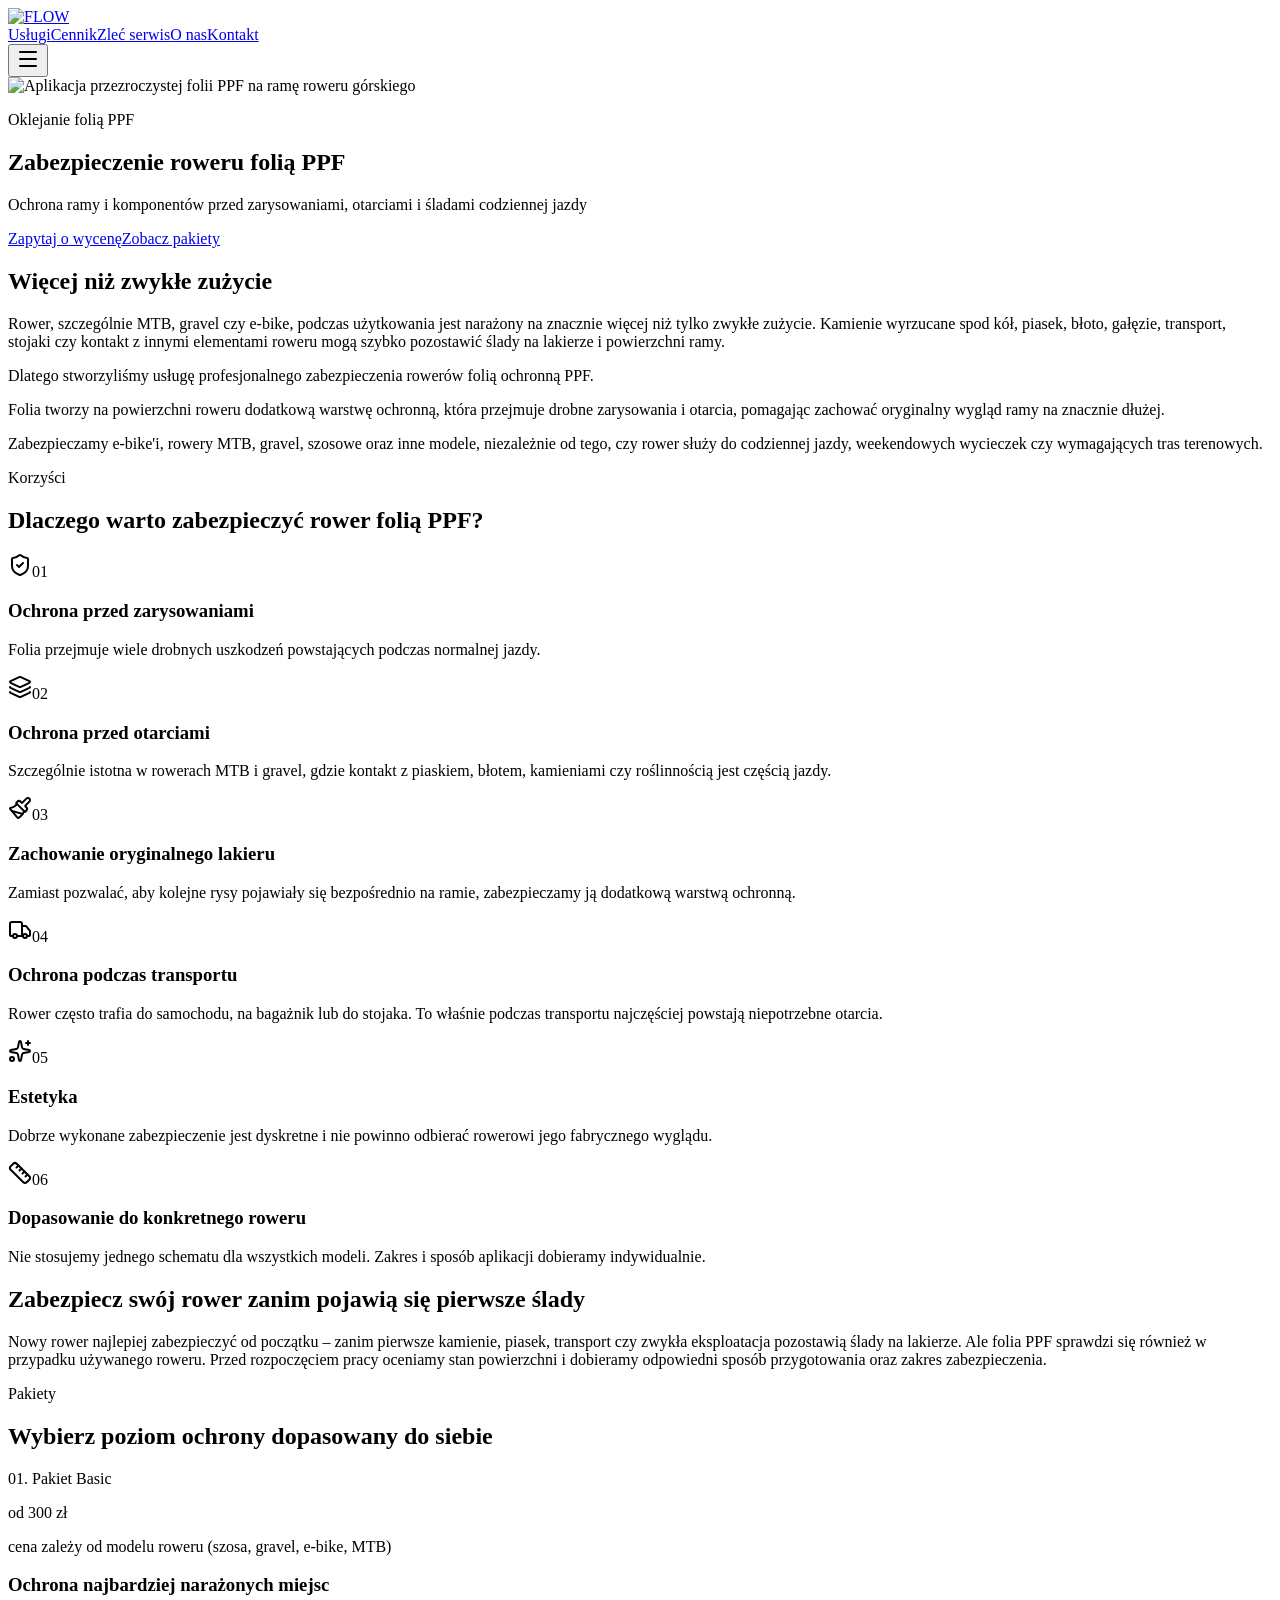
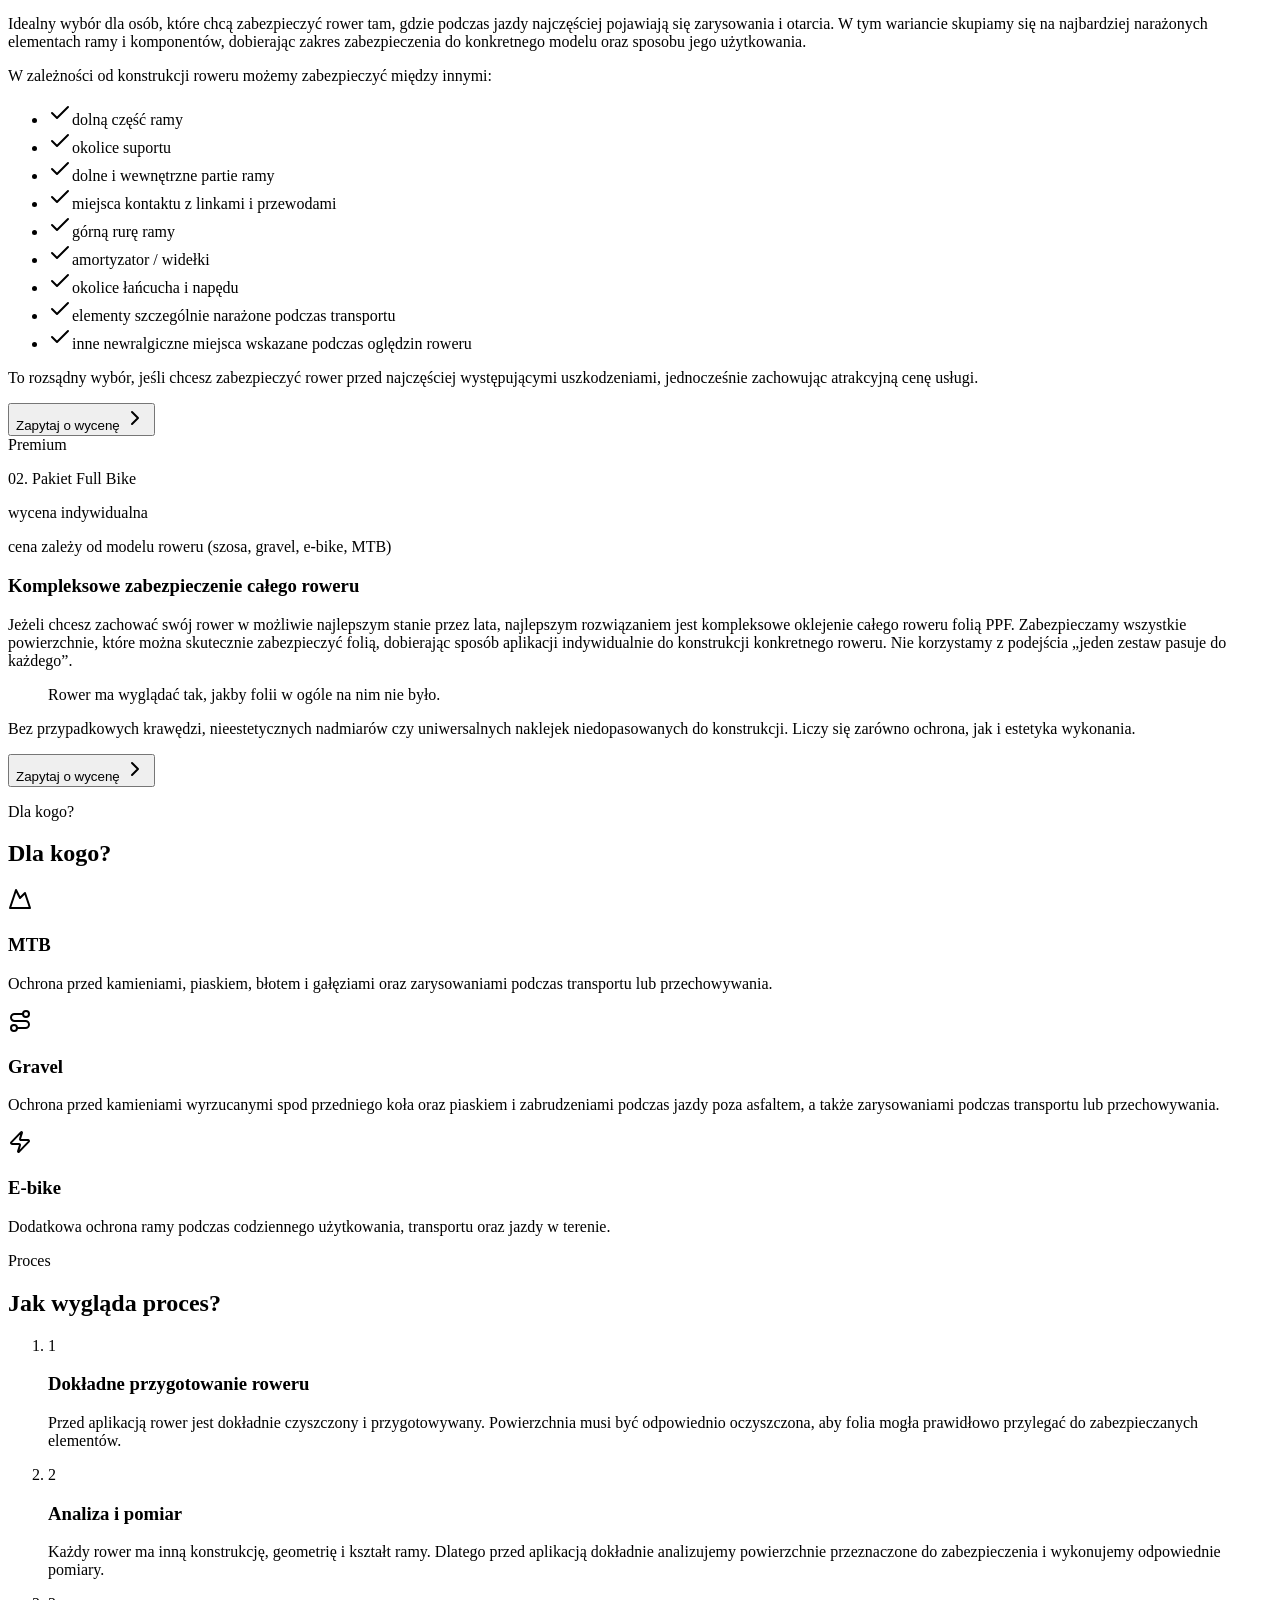
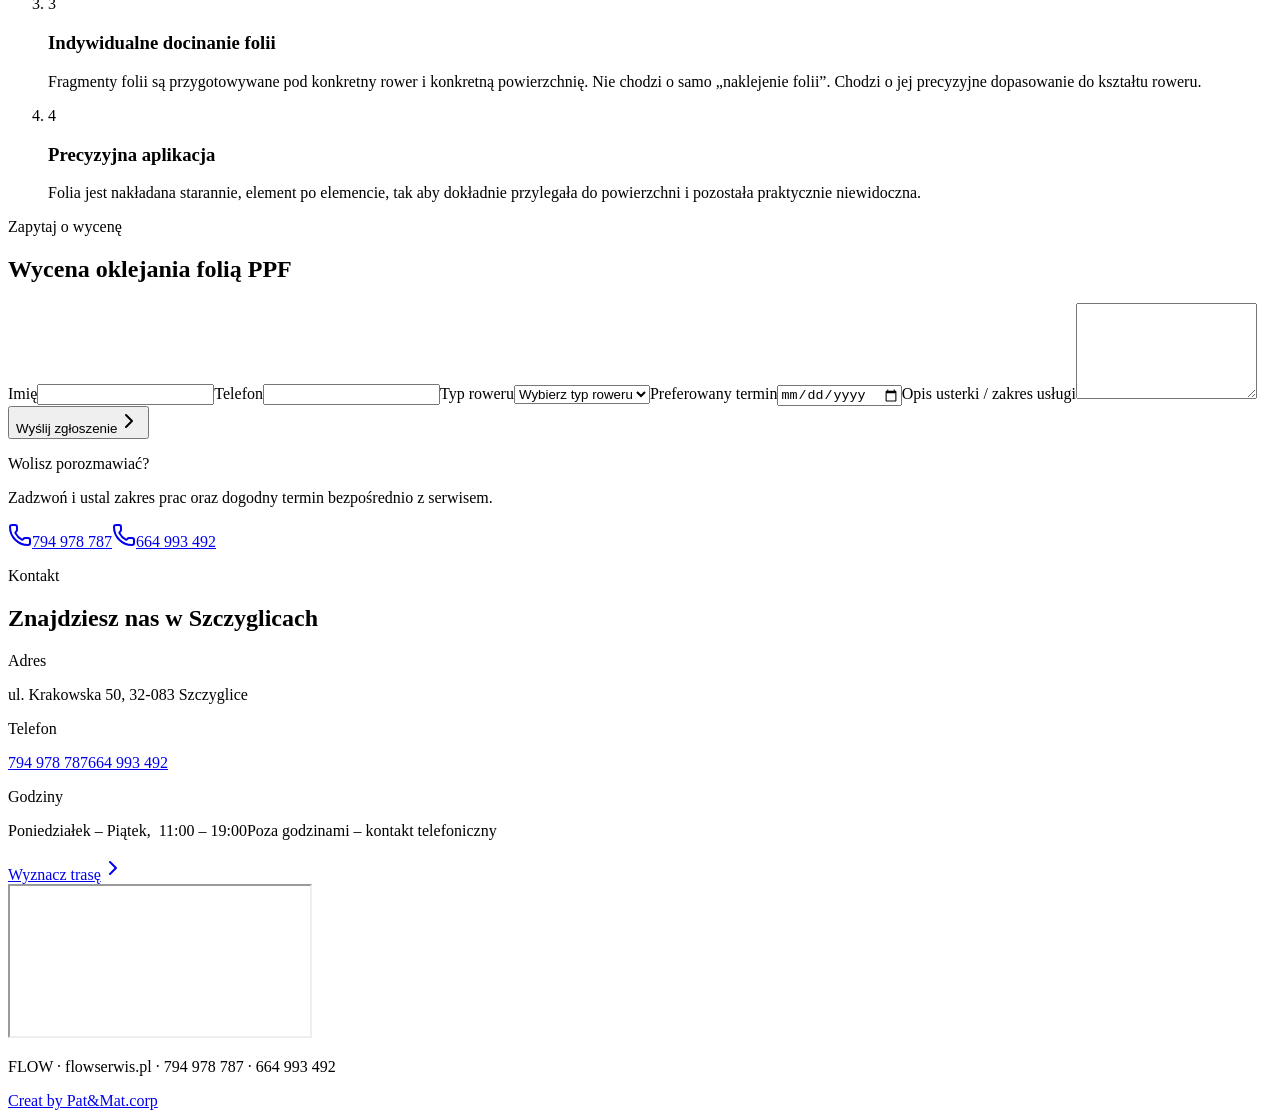
==== deploy/oklejanie-ppf.html @ c6b0a9ef "Changes Co-authored-by: andrzejadamus011-stack <320700593+andrzejadamus011-stack@users.noreply.githu" ====
<!DOCTYPE html>
<html lang="pl">
<head>
<meta charset="utf-8">
<meta name="viewport" content="width=device-width, initial-scale=1">
<meta name="viewport" content="width=device-width, initial-scale=1">
<title>Oklejanie roweru folią PPF – FLOW Szczyglice</title>
<meta name="description" content="Zabezpieczenie roweru folią PPF: ochrona ramy i komponentów przed zarysowaniami i otarciami. Pakiet Basic od 300 zł i Full Bike. MTB, gravel, e-bike.">
<meta property="og:title" content="Oklejanie roweru folią PPF – FLOW">
<meta property="og:description" content="Folia dopasowana do konkretnego roweru. Ochrona lakieru bez kompromisów w wyglądzie.">
<meta property="og:type" content="website">
<meta name="twitter:card" content="summary_large_image">
<link rel="canonical" href="https://TWOJA-DOMENA.pl/oklejanie-ppf.html">
<meta property="og:url" content="https://TWOJA-DOMENA.pl/oklejanie-ppf.html">
<meta property="og:image" content="https://TWOJA-DOMENA.pl/assets/images/hero-ppf.jpg">
<link rel="icon" type="image/png" href="/favicon.png">
<link rel="preconnect" href="https://fonts.googleapis.com">
<link rel="preconnect" href="https://fonts.gstatic.com" crossorigin>
<link rel="stylesheet" href="https://fonts.googleapis.com/css2?family=Barlow+Condensed:wght@600;700&family=DM+Sans:opsz,wght@9..40,400;9..40,500;9..40,600&display=swap">
<link rel="stylesheet" href="/styles.css">
</head>
<body>
<!--$--><div class="bike-pro theme-bike min-h-screen scroll-smooth bg-pro-bg text-pro-text"><header class="sticky top-0 z-30 border-b border-pro-line bg-pro-bg/95 backdrop-blur-xl"><div class="h-1 brand-bg"></div><nav class="mx-auto flex min-h-22 max-w-6xl items-center justify-between gap-5 px-6 py-2 md:min-h-30 md:py-3"><a aria-label="FLOW – strona główna" href="/" class="shrink-0"><img src="/assets/images/flow-logo.png" alt="FLOW" width="1389" height="784" class="h-16 w-auto drop-shadow-lg md:h-24"></a><div class="hidden items-center gap-7 text-[13px] font-semibold uppercase lg:flex"><a href="/rowery.html#uslugi" class="border-b border-transparent py-2 text-pro-muted transition hover:border-pro-accent hover:text-pro-text">Usługi</a><a href="/rowery.html#cennik" class="border-b border-transparent py-2 text-pro-muted transition hover:border-pro-accent hover:text-pro-text">Cennik</a><a href="/rowery.html#zlec-serwis" class="inline-flex items-center justify-center gap-2 whitespace-nowrap text-sm font-medium cursor-pointer transition-colors focus-visible:outline-none focus-visible:ring-1 focus-visible:ring-ring disabled:pointer-events-none disabled:opacity-50 disabled:cursor-not-allowed [&amp;_svg]:pointer-events-none [&amp;_svg]:size-4 [&amp;_svg]:shrink-0 bg-primary hover:bg-primary/90 h-9 py-2 brand-bg rounded-sm border border-pro-accent px-5 text-primary-foreground shadow-none hover:brightness-110">Zleć serwis</a><a href="/rowery.html#o-nas" class="border-b border-transparent py-2 text-pro-muted transition hover:border-pro-accent hover:text-pro-text">O nas</a><a href="/rowery.html#kontakt" class="border-b border-transparent py-2 text-pro-muted transition hover:border-pro-accent hover:text-pro-text">Kontakt</a></div><button class="inline-flex items-center justify-center gap-2 whitespace-nowrap text-sm font-medium cursor-pointer transition-colors focus-visible:outline-none focus-visible:ring-1 focus-visible:ring-ring disabled:pointer-events-none disabled:opacity-50 disabled:cursor-not-allowed [&amp;_svg]:pointer-events-none [&amp;_svg]:size-4 [&amp;_svg]:shrink-0 border shadow-sm hover:bg-accent hover:text-accent-foreground h-9 w-9 rounded-sm border-pro-line bg-pro-panel text-pro-text lg:hidden" type="button" aria-label="Otwórz menu" aria-expanded="false"><svg xmlns="http://www.w3.org/2000/svg" width="24" height="24" viewBox="0 0 24 24" fill="none" stroke="currentColor" stroke-width="2" stroke-linecap="round" stroke-linejoin="round" class="lucide lucide-menu" aria-hidden="true"><path d="M4 5h16"></path><path d="M4 12h16"></path><path d="M4 19h16"></path></svg></button></nav></header><section class="relative min-h-[620px] overflow-hidden border-b border-pro-line md:min-h-[720px]"><img src="/assets/images/hero-ppf.jpg" alt="Aplikacja przezroczystej folii PPF na ramę roweru górskiego" width="1600" height="1056" class="absolute inset-0 h-full w-full object-cover object-[60%_center] transition-transform duration-700 hover:scale-[1.025]"><div class="absolute inset-0 bg-gradient-to-r from-pro-bg via-pro-bg/85 to-pro-bg/10"></div><div class="absolute inset-0 bg-gradient-to-t from-pro-bg/70 via-transparent to-transparent"></div><div class="relative mx-auto flex min-h-[620px] max-w-6xl items-center px-6 py-16 md:min-h-[720px]"><div class="flow-in max-w-2xl"><p class="eyebrow brand-text flex items-center gap-3 before:h-px before:w-10 before:bg-bike">Oklejanie folią PPF</p><h1 class="mt-5 max-w-xl text-5xl leading-[0.95] sm:text-6xl md:text-7xl">Zabezpieczenie roweru folią PPF</h1><p class="mt-6 max-w-lg text-[15px] leading-relaxed text-pro-muted">Ochrona ramy i komponentów przed zarysowaniami, otarciami i śladami codziennej jazdy</p><div class="mt-8 flex flex-wrap gap-3"><a href="#zlec-serwis" class="inline-flex items-center justify-center gap-2 whitespace-nowrap text-sm font-medium cursor-pointer transition-colors focus-visible:outline-none focus-visible:ring-1 focus-visible:ring-ring disabled:pointer-events-none disabled:opacity-50 disabled:cursor-not-allowed [&amp;_svg]:pointer-events-none [&amp;_svg]:size-4 [&amp;_svg]:shrink-0 bg-primary hover:bg-primary/90 brand-bg h-auto rounded-sm border border-pro-accent px-6 py-3 text-primary-foreground shadow-none hover:brightness-110">Zapytaj o wycenę</a><a href="#pakiety" class="inline-flex items-center justify-center gap-2 whitespace-nowrap text-sm font-medium cursor-pointer transition-colors focus-visible:outline-none focus-visible:ring-1 focus-visible:ring-ring disabled:pointer-events-none disabled:opacity-50 disabled:cursor-not-allowed [&amp;_svg]:pointer-events-none [&amp;_svg]:size-4 [&amp;_svg]:shrink-0 border h-auto rounded-sm border-pro-line bg-pro-bg/60 px-6 py-3 text-pro-text shadow-none hover:border-pro-accent hover:bg-pro-panel hover:text-pro-text">Zobacz pakiety</a></div></div></div></section><section class="border-b border-pro-line bg-pro-panel"><div class="mx-auto grid max-w-6xl gap-8 px-6 py-14 md:grid-cols-[0.8fr_1.2fr] md:py-18"><h2 class="text-3xl sm:text-4xl">Więcej niż zwykłe zużycie</h2><div class="space-y-4 text-[15px] leading-relaxed text-pro-muted"><p>Rower, szczególnie MTB, gravel czy e-bike, podczas użytkowania jest narażony na znacznie więcej niż tylko zwykłe zużycie. Kamienie wyrzucane spod kół, piasek, błoto, gałęzie, transport, stojaki czy kontakt z innymi elementami roweru mogą szybko pozostawić ślady na lakierze i powierzchni ramy.</p><p class="text-pro-text">Dlatego stworzyliśmy usługę profesjonalnego zabezpieczenia rowerów folią ochronną PPF.</p><p>Folia tworzy na powierzchni roweru dodatkową warstwę ochronną, która przejmuje drobne zarysowania i otarcia, pomagając zachować oryginalny wygląd ramy na znacznie dłużej.</p><p>Zabezpieczamy e-bike'i, rowery MTB, gravel, szosowe oraz inne modele, niezależnie od tego, czy rower służy do codziennej jazdy, weekendowych wycieczek czy wymagających tras terenowych.</p></div></div></section><section class="pro-grid mx-auto max-w-6xl px-6 py-14 md:py-18"><p class="eyebrow brand-text">Korzyści</p><h2 class="mt-3 text-3xl sm:text-4xl">Dlaczego warto zabezpieczyć rower folią PPF?</h2><div class="mt-10 grid gap-5 md:grid-cols-2 lg:grid-cols-3"><div class="pro-card-glow group flex flex-col border border-pro-line bg-pro-panel p-6"><div class="flex items-center justify-between"><span class="flex size-11 items-center justify-center rounded-sm border border-pro-line bg-pro-raised text-pro-accent transition group-hover:border-pro-accent group-hover:bg-pro-accent group-hover:text-primary-foreground"><svg xmlns="http://www.w3.org/2000/svg" width="24" height="24" viewBox="0 0 24 24" fill="none" stroke="currentColor" stroke-width="2" stroke-linecap="round" stroke-linejoin="round" class="lucide lucide-shield-check size-5" aria-hidden="true"><path d="M20 13c0 5-3.5 7.5-7.66 8.95a1 1 0 0 1-.67-.01C7.5 20.5 4 18 4 13V6a1 1 0 0 1 1-1c2 0 4.5-1.2 6.24-2.72a1.17 1.17 0 0 1 1.52 0C14.51 3.81 17 5 19 5a1 1 0 0 1 1 1z"></path><path d="m9 12 2 2 4-4"></path></svg></span><span class="display text-xl text-pro-accent">01</span></div><h3 class="mt-6 text-lg">Ochrona przed zarysowaniami</h3><p class="mt-3 text-[14px] leading-relaxed text-pro-muted">Folia przejmuje wiele drobnych uszkodzeń powstających podczas normalnej jazdy.</p></div><div class="pro-card-glow group flex flex-col border border-pro-line bg-pro-panel p-6"><div class="flex items-center justify-between"><span class="flex size-11 items-center justify-center rounded-sm border border-pro-line bg-pro-raised text-pro-accent transition group-hover:border-pro-accent group-hover:bg-pro-accent group-hover:text-primary-foreground"><svg xmlns="http://www.w3.org/2000/svg" width="24" height="24" viewBox="0 0 24 24" fill="none" stroke="currentColor" stroke-width="2" stroke-linecap="round" stroke-linejoin="round" class="lucide lucide-layers size-5" aria-hidden="true"><path d="M12.83 2.18a2 2 0 0 0-1.66 0L2.6 6.08a1 1 0 0 0 0 1.83l8.58 3.91a2 2 0 0 0 1.66 0l8.58-3.9a1 1 0 0 0 0-1.83z"></path><path d="M2 12a1 1 0 0 0 .58.91l8.6 3.91a2 2 0 0 0 1.65 0l8.58-3.9A1 1 0 0 0 22 12"></path><path d="M2 17a1 1 0 0 0 .58.91l8.6 3.91a2 2 0 0 0 1.65 0l8.58-3.9A1 1 0 0 0 22 17"></path></svg></span><span class="display text-xl text-pro-accent">02</span></div><h3 class="mt-6 text-lg">Ochrona przed otarciami</h3><p class="mt-3 text-[14px] leading-relaxed text-pro-muted">Szczególnie istotna w rowerach MTB i gravel, gdzie kontakt z piaskiem, błotem, kamieniami czy roślinnością jest częścią jazdy.</p></div><div class="pro-card-glow group flex flex-col border border-pro-line bg-pro-panel p-6"><div class="flex items-center justify-between"><span class="flex size-11 items-center justify-center rounded-sm border border-pro-line bg-pro-raised text-pro-accent transition group-hover:border-pro-accent group-hover:bg-pro-accent group-hover:text-primary-foreground"><svg xmlns="http://www.w3.org/2000/svg" width="24" height="24" viewBox="0 0 24 24" fill="none" stroke="currentColor" stroke-width="2" stroke-linecap="round" stroke-linejoin="round" class="lucide lucide-paintbrush size-5" aria-hidden="true"><path d="m14.622 17.897-10.68-2.913"></path><path d="M18.376 2.622a1 1 0 1 1 3.002 3.002L17.36 9.643a.5.5 0 0 0 0 .707l.944.944a2.41 2.41 0 0 1 0 3.408l-.944.944a.5.5 0 0 1-.707 0L8.354 7.348a.5.5 0 0 1 0-.707l.944-.944a2.41 2.41 0 0 1 3.408 0l.944.944a.5.5 0 0 0 .707 0z"></path><path d="M9 8c-1.804 2.71-3.97 3.46-6.583 3.948a.507.507 0 0 0-.302.819l7.32 8.883a1 1 0 0 0 1.185.204C12.735 20.405 16 16.792 16 15"></path></svg></span><span class="display text-xl text-pro-accent">03</span></div><h3 class="mt-6 text-lg">Zachowanie oryginalnego lakieru</h3><p class="mt-3 text-[14px] leading-relaxed text-pro-muted">Zamiast pozwalać, aby kolejne rysy pojawiały się bezpośrednio na ramie, zabezpieczamy ją dodatkową warstwą ochronną.</p></div><div class="pro-card-glow group flex flex-col border border-pro-line bg-pro-panel p-6"><div class="flex items-center justify-between"><span class="flex size-11 items-center justify-center rounded-sm border border-pro-line bg-pro-raised text-pro-accent transition group-hover:border-pro-accent group-hover:bg-pro-accent group-hover:text-primary-foreground"><svg xmlns="http://www.w3.org/2000/svg" width="24" height="24" viewBox="0 0 24 24" fill="none" stroke="currentColor" stroke-width="2" stroke-linecap="round" stroke-linejoin="round" class="lucide lucide-truck size-5" aria-hidden="true"><path d="M14 18V6a2 2 0 0 0-2-2H4a2 2 0 0 0-2 2v11a1 1 0 0 0 1 1h2"></path><path d="M15 18H9"></path><path d="M19 18h2a1 1 0 0 0 1-1v-3.65a1 1 0 0 0-.22-.624l-3.48-4.35A1 1 0 0 0 17.52 8H14"></path><circle cx="17" cy="18" r="2"></circle><circle cx="7" cy="18" r="2"></circle></svg></span><span class="display text-xl text-pro-accent">04</span></div><h3 class="mt-6 text-lg">Ochrona podczas transportu</h3><p class="mt-3 text-[14px] leading-relaxed text-pro-muted">Rower często trafia do samochodu, na bagażnik lub do stojaka. To właśnie podczas transportu najczęściej powstają niepotrzebne otarcia.</p></div><div class="pro-card-glow group flex flex-col border border-pro-line bg-pro-panel p-6"><div class="flex items-center justify-between"><span class="flex size-11 items-center justify-center rounded-sm border border-pro-line bg-pro-raised text-pro-accent transition group-hover:border-pro-accent group-hover:bg-pro-accent group-hover:text-primary-foreground"><svg xmlns="http://www.w3.org/2000/svg" width="24" height="24" viewBox="0 0 24 24" fill="none" stroke="currentColor" stroke-width="2" stroke-linecap="round" stroke-linejoin="round" class="lucide lucide-sparkles size-5" aria-hidden="true"><path d="M11.017 2.814a1 1 0 0 1 1.966 0l1.051 5.558a2 2 0 0 0 1.594 1.594l5.558 1.051a1 1 0 0 1 0 1.966l-5.558 1.051a2 2 0 0 0-1.594 1.594l-1.051 5.558a1 1 0 0 1-1.966 0l-1.051-5.558a2 2 0 0 0-1.594-1.594l-5.558-1.051a1 1 0 0 1 0-1.966l5.558-1.051a2 2 0 0 0 1.594-1.594z"></path><path d="M20 2v4"></path><path d="M22 4h-4"></path><circle cx="4" cy="20" r="2"></circle></svg></span><span class="display text-xl text-pro-accent">05</span></div><h3 class="mt-6 text-lg">Estetyka</h3><p class="mt-3 text-[14px] leading-relaxed text-pro-muted">Dobrze wykonane zabezpieczenie jest dyskretne i nie powinno odbierać rowerowi jego fabrycznego wyglądu.</p></div><div class="pro-card-glow group flex flex-col border border-pro-line bg-pro-panel p-6"><div class="flex items-center justify-between"><span class="flex size-11 items-center justify-center rounded-sm border border-pro-line bg-pro-raised text-pro-accent transition group-hover:border-pro-accent group-hover:bg-pro-accent group-hover:text-primary-foreground"><svg xmlns="http://www.w3.org/2000/svg" width="24" height="24" viewBox="0 0 24 24" fill="none" stroke="currentColor" stroke-width="2" stroke-linecap="round" stroke-linejoin="round" class="lucide lucide-ruler size-5" aria-hidden="true"><path d="M21.3 15.3a2.4 2.4 0 0 1 0 3.4l-2.6 2.6a2.4 2.4 0 0 1-3.4 0L2.7 8.7a2.41 2.41 0 0 1 0-3.4l2.6-2.6a2.41 2.41 0 0 1 3.4 0Z"></path><path d="m14.5 12.5 2-2"></path><path d="m11.5 9.5 2-2"></path><path d="m8.5 6.5 2-2"></path><path d="m17.5 15.5 2-2"></path></svg></span><span class="display text-xl text-pro-accent">06</span></div><h3 class="mt-6 text-lg">Dopasowanie do konkretnego roweru</h3><p class="mt-3 text-[14px] leading-relaxed text-pro-muted">Nie stosujemy jednego schematu dla wszystkich modeli. Zakres i sposób aplikacji dobieramy indywidualnie.</p></div></div></section><section class="brand-bg text-primary-foreground"><div class="mx-auto max-w-6xl px-6 py-14 md:py-18"><h2 class="max-w-3xl text-3xl sm:text-5xl">Zabezpiecz swój rower zanim pojawią się pierwsze ślady</h2><p class="mt-5 max-w-3xl text-[15px] leading-relaxed opacity-90">Nowy rower najlepiej zabezpieczyć od początku – zanim pierwsze kamienie, piasek, transport czy zwykła eksploatacja pozostawią ślady na lakierze. Ale folia PPF sprawdzi się również w przypadku używanego roweru. Przed rozpoczęciem pracy oceniamy stan powierzchni i dobieramy odpowiedni sposób przygotowania oraz zakres zabezpieczenia.</p></div></section><section id="pakiety" class="mx-auto max-w-6xl scroll-mt-32 px-6 py-14 md:py-18"><p class="eyebrow brand-text">Pakiety</p><h2 class="mt-3 text-3xl sm:text-4xl">Wybierz poziom ochrony dopasowany do siebie</h2><div class="mt-10 grid gap-6 lg:grid-cols-2"><article class="pro-card-glow flex flex-col border border-pro-line bg-pro-panel p-7 md:p-9"><p class="display text-lg text-pro-accent">01. Pakiet Basic</p><p class="display mt-3 text-4xl text-pro-text">od 300 zł</p><p class="mt-1 text-[12px] text-pro-muted">cena zależy od modelu roweru (szosa, gravel, e-bike, MTB)</p><h3 class="mt-6 text-xl">Ochrona najbardziej narażonych miejsc</h3><p class="mt-3 text-[14px] leading-relaxed text-pro-muted">Idealny wybór dla osób, które chcą zabezpieczyć rower tam, gdzie podczas jazdy najczęściej pojawiają się zarysowania i otarcia. W tym wariancie skupiamy się na najbardziej narażonych elementach ramy i komponentów, dobierając zakres zabezpieczenia do konkretnego modelu oraz sposobu jego użytkowania.</p><p class="mt-5 text-[14px] font-medium">W zależności od konstrukcji roweru możemy zabezpieczyć między innymi:</p><ul class="mt-3 space-y-2 text-[14px]"><li class="flex gap-2"><svg xmlns="http://www.w3.org/2000/svg" width="24" height="24" viewBox="0 0 24 24" fill="none" stroke="currentColor" stroke-width="2" stroke-linecap="round" stroke-linejoin="round" class="lucide lucide-check mt-0.5 size-4 shrink-0 text-pro-accent" aria-hidden="true"><path d="M20 6 9 17l-5-5"></path></svg>dolną część ramy</li><li class="flex gap-2"><svg xmlns="http://www.w3.org/2000/svg" width="24" height="24" viewBox="0 0 24 24" fill="none" stroke="currentColor" stroke-width="2" stroke-linecap="round" stroke-linejoin="round" class="lucide lucide-check mt-0.5 size-4 shrink-0 text-pro-accent" aria-hidden="true"><path d="M20 6 9 17l-5-5"></path></svg>okolice suportu</li><li class="flex gap-2"><svg xmlns="http://www.w3.org/2000/svg" width="24" height="24" viewBox="0 0 24 24" fill="none" stroke="currentColor" stroke-width="2" stroke-linecap="round" stroke-linejoin="round" class="lucide lucide-check mt-0.5 size-4 shrink-0 text-pro-accent" aria-hidden="true"><path d="M20 6 9 17l-5-5"></path></svg>dolne i wewnętrzne partie ramy</li><li class="flex gap-2"><svg xmlns="http://www.w3.org/2000/svg" width="24" height="24" viewBox="0 0 24 24" fill="none" stroke="currentColor" stroke-width="2" stroke-linecap="round" stroke-linejoin="round" class="lucide lucide-check mt-0.5 size-4 shrink-0 text-pro-accent" aria-hidden="true"><path d="M20 6 9 17l-5-5"></path></svg>miejsca kontaktu z linkami i przewodami</li><li class="flex gap-2"><svg xmlns="http://www.w3.org/2000/svg" width="24" height="24" viewBox="0 0 24 24" fill="none" stroke="currentColor" stroke-width="2" stroke-linecap="round" stroke-linejoin="round" class="lucide lucide-check mt-0.5 size-4 shrink-0 text-pro-accent" aria-hidden="true"><path d="M20 6 9 17l-5-5"></path></svg>górną rurę ramy</li><li class="flex gap-2"><svg xmlns="http://www.w3.org/2000/svg" width="24" height="24" viewBox="0 0 24 24" fill="none" stroke="currentColor" stroke-width="2" stroke-linecap="round" stroke-linejoin="round" class="lucide lucide-check mt-0.5 size-4 shrink-0 text-pro-accent" aria-hidden="true"><path d="M20 6 9 17l-5-5"></path></svg>amortyzator / widełki</li><li class="flex gap-2"><svg xmlns="http://www.w3.org/2000/svg" width="24" height="24" viewBox="0 0 24 24" fill="none" stroke="currentColor" stroke-width="2" stroke-linecap="round" stroke-linejoin="round" class="lucide lucide-check mt-0.5 size-4 shrink-0 text-pro-accent" aria-hidden="true"><path d="M20 6 9 17l-5-5"></path></svg>okolice łańcucha i napędu</li><li class="flex gap-2"><svg xmlns="http://www.w3.org/2000/svg" width="24" height="24" viewBox="0 0 24 24" fill="none" stroke="currentColor" stroke-width="2" stroke-linecap="round" stroke-linejoin="round" class="lucide lucide-check mt-0.5 size-4 shrink-0 text-pro-accent" aria-hidden="true"><path d="M20 6 9 17l-5-5"></path></svg>elementy szczególnie narażone podczas transportu</li><li class="flex gap-2"><svg xmlns="http://www.w3.org/2000/svg" width="24" height="24" viewBox="0 0 24 24" fill="none" stroke="currentColor" stroke-width="2" stroke-linecap="round" stroke-linejoin="round" class="lucide lucide-check mt-0.5 size-4 shrink-0 text-pro-accent" aria-hidden="true"><path d="M20 6 9 17l-5-5"></path></svg>inne newralgiczne miejsca wskazane podczas oględzin roweru</li></ul><p class="mt-5 flex-1 text-[14px] leading-relaxed text-pro-muted">To rozsądny wybór, jeśli chcesz zabezpieczyć rower przed najczęściej występującymi uszkodzeniami, jednocześnie zachowując atrakcyjną cenę usługi.</p><button class="inline-flex items-center justify-center gap-2 whitespace-nowrap text-sm font-medium cursor-pointer transition-colors focus-visible:outline-none focus-visible:ring-1 focus-visible:ring-ring disabled:pointer-events-none disabled:opacity-50 disabled:cursor-not-allowed [&amp;_svg]:pointer-events-none [&amp;_svg]:size-4 [&amp;_svg]:shrink-0 bg-primary hover:bg-primary/90 brand-bg h-auto rounded-sm border border-pro-accent px-6 py-3 text-primary-foreground shadow-none hover:brightness-110 mt-7 w-full sm:w-fit" type="button">Zapytaj o wycenę <svg xmlns="http://www.w3.org/2000/svg" width="24" height="24" viewBox="0 0 24 24" fill="none" stroke="currentColor" stroke-width="2" stroke-linecap="round" stroke-linejoin="round" class="lucide lucide-chevron-right" aria-hidden="true"><path d="m9 18 6-6-6-6"></path></svg></button></article><article class="pro-card-glow relative flex flex-col border-2 border-pro-accent bg-pro-raised p-7 shadow-[0_24px_60px_-30px_var(--pro-accent)] md:p-9"><span class="brand-bg absolute -top-3 right-6 rounded-sm px-3 py-1 text-[11px] font-semibold uppercase tracking-wider text-primary-foreground">Premium</span><p class="display text-lg text-pro-accent">02. Pakiet Full Bike</p><p class="display mt-3 text-4xl text-pro-text">wycena indywidualna</p><p class="mt-1 text-[12px] text-pro-muted">cena zależy od modelu roweru (szosa, gravel, e-bike, MTB)</p><h3 class="mt-6 text-xl">Kompleksowe zabezpieczenie całego roweru</h3><p class="mt-3 text-[14px] leading-relaxed text-pro-muted">Jeżeli chcesz zachować swój rower w możliwie najlepszym stanie przez lata, najlepszym rozwiązaniem jest kompleksowe oklejenie całego roweru folią PPF. Zabezpieczamy wszystkie powierzchnie, które można skutecznie zabezpieczyć folią, dobierając sposób aplikacji indywidualnie do konstrukcji konkretnego roweru. Nie korzystamy z podejścia „jeden zestaw pasuje do każdego”.</p><blockquote class="display mt-7 border-l-4 border-pro-accent pl-5 text-2xl leading-tight text-pro-text sm:text-3xl">Rower ma wyglądać tak, jakby folii w ogóle na nim nie było.</blockquote><p class="mt-5 flex-1 text-[14px] leading-relaxed text-pro-muted">Bez przypadkowych krawędzi, nieestetycznych nadmiarów czy uniwersalnych naklejek niedopasowanych do konstrukcji. Liczy się zarówno ochrona, jak i estetyka wykonania.</p><button class="inline-flex items-center justify-center gap-2 whitespace-nowrap text-sm font-medium cursor-pointer transition-colors focus-visible:outline-none focus-visible:ring-1 focus-visible:ring-ring disabled:pointer-events-none disabled:opacity-50 disabled:cursor-not-allowed [&amp;_svg]:pointer-events-none [&amp;_svg]:size-4 [&amp;_svg]:shrink-0 bg-primary hover:bg-primary/90 brand-bg h-auto rounded-sm border border-pro-accent px-6 py-3 text-primary-foreground shadow-none hover:brightness-110 mt-7 w-full sm:w-fit" type="button">Zapytaj o wycenę <svg xmlns="http://www.w3.org/2000/svg" width="24" height="24" viewBox="0 0 24 24" fill="none" stroke="currentColor" stroke-width="2" stroke-linecap="round" stroke-linejoin="round" class="lucide lucide-chevron-right" aria-hidden="true"><path d="m9 18 6-6-6-6"></path></svg></button></article></div></section><section class="border-y border-pro-line bg-pro-panel"><div class="mx-auto max-w-6xl px-6 py-14 md:py-18"><p class="eyebrow brand-text">Dla kogo?</p><h2 class="mt-3 text-3xl sm:text-4xl">Dla kogo?</h2><div class="mt-10 grid gap-5 md:grid-cols-3"><div class="pro-card-glow group border border-pro-line bg-pro-bg p-6"><span class="flex size-11 items-center justify-center rounded-sm border border-pro-line bg-pro-raised text-pro-accent transition group-hover:border-pro-accent group-hover:bg-pro-accent group-hover:text-primary-foreground"><svg xmlns="http://www.w3.org/2000/svg" width="24" height="24" viewBox="0 0 24 24" fill="none" stroke="currentColor" stroke-width="2" stroke-linecap="round" stroke-linejoin="round" class="lucide lucide-mountain size-5" aria-hidden="true"><path d="m8 3 4 8 5-5 5 15H2L8 3z"></path></svg></span><h3 class="mt-6 text-xl">MTB</h3><p class="mt-3 text-[14px] leading-relaxed text-pro-muted">Ochrona przed kamieniami, piaskiem, błotem i gałęziami oraz zarysowaniami podczas transportu lub przechowywania.</p></div><div class="pro-card-glow group border border-pro-line bg-pro-bg p-6"><span class="flex size-11 items-center justify-center rounded-sm border border-pro-line bg-pro-raised text-pro-accent transition group-hover:border-pro-accent group-hover:bg-pro-accent group-hover:text-primary-foreground"><svg xmlns="http://www.w3.org/2000/svg" width="24" height="24" viewBox="0 0 24 24" fill="none" stroke="currentColor" stroke-width="2" stroke-linecap="round" stroke-linejoin="round" class="lucide lucide-route size-5" aria-hidden="true"><circle cx="6" cy="19" r="3"></circle><path d="M9 19h8.5a3.5 3.5 0 0 0 0-7h-11a3.5 3.5 0 0 1 0-7H15"></path><circle cx="18" cy="5" r="3"></circle></svg></span><h3 class="mt-6 text-xl">Gravel</h3><p class="mt-3 text-[14px] leading-relaxed text-pro-muted">Ochrona przed kamieniami wyrzucanymi spod przedniego koła oraz piaskiem i zabrudzeniami podczas jazdy poza asfaltem, a także zarysowaniami podczas transportu lub przechowywania.</p></div><div class="pro-card-glow group border border-pro-line bg-pro-bg p-6"><span class="flex size-11 items-center justify-center rounded-sm border border-pro-line bg-pro-raised text-pro-accent transition group-hover:border-pro-accent group-hover:bg-pro-accent group-hover:text-primary-foreground"><svg xmlns="http://www.w3.org/2000/svg" width="24" height="24" viewBox="0 0 24 24" fill="none" stroke="currentColor" stroke-width="2" stroke-linecap="round" stroke-linejoin="round" class="lucide lucide-zap size-5" aria-hidden="true"><path d="M4 14a1 1 0 0 1-.78-1.63l9.9-10.2a.5.5 0 0 1 .86.46l-1.92 6.02A1 1 0 0 0 13 10h7a1 1 0 0 1 .78 1.63l-9.9 10.2a.5.5 0 0 1-.86-.46l1.92-6.02A1 1 0 0 0 11 14z"></path></svg></span><h3 class="mt-6 text-xl">E-bike</h3><p class="mt-3 text-[14px] leading-relaxed text-pro-muted">Dodatkowa ochrona ramy podczas codziennego użytkowania, transportu oraz jazdy w terenie.</p></div></div></div></section><section class="pro-grid mx-auto max-w-6xl px-6 py-14 md:py-18"><p class="eyebrow brand-text">Proces</p><h2 class="mt-3 text-3xl sm:text-4xl">Jak wygląda proces?</h2><ol class="relative mt-10 grid gap-8 lg:grid-cols-4 lg:gap-6"><div class="absolute bottom-0 left-5 top-0 w-px bg-pro-line lg:bottom-auto lg:left-0 lg:right-0 lg:top-5 lg:h-px lg:w-auto" aria-hidden="true"></div><li class="relative pl-16 lg:pl-0 lg:pt-16"><span class="brand-bg display absolute left-0 top-0 flex size-10 items-center justify-center rounded-sm text-lg text-primary-foreground">1</span><h3 class="text-lg">Dokładne przygotowanie roweru</h3><p class="mt-3 text-[14px] leading-relaxed text-pro-muted">Przed aplikacją rower jest dokładnie czyszczony i przygotowywany. Powierzchnia musi być odpowiednio oczyszczona, aby folia mogła prawidłowo przylegać do zabezpieczanych elementów.</p></li><li class="relative pl-16 lg:pl-0 lg:pt-16"><span class="brand-bg display absolute left-0 top-0 flex size-10 items-center justify-center rounded-sm text-lg text-primary-foreground">2</span><h3 class="text-lg">Analiza i pomiar</h3><p class="mt-3 text-[14px] leading-relaxed text-pro-muted">Każdy rower ma inną konstrukcję, geometrię i kształt ramy. Dlatego przed aplikacją dokładnie analizujemy powierzchnie przeznaczone do zabezpieczenia i wykonujemy odpowiednie pomiary.</p></li><li class="relative pl-16 lg:pl-0 lg:pt-16"><span class="brand-bg display absolute left-0 top-0 flex size-10 items-center justify-center rounded-sm text-lg text-primary-foreground">3</span><h3 class="text-lg">Indywidualne docinanie folii</h3><p class="mt-3 text-[14px] leading-relaxed text-pro-muted">Fragmenty folii są przygotowywane pod konkretny rower i konkretną powierzchnię. Nie chodzi o samo „naklejenie folii”. Chodzi o jej precyzyjne dopasowanie do kształtu roweru.</p></li><li class="relative pl-16 lg:pl-0 lg:pt-16"><span class="brand-bg display absolute left-0 top-0 flex size-10 items-center justify-center rounded-sm text-lg text-primary-foreground">4</span><h3 class="text-lg">Precyzyjna aplikacja</h3><p class="mt-3 text-[14px] leading-relaxed text-pro-muted">Folia jest nakładana starannie, element po elemencie, tak aby dokładnie przylegała do powierzchni i pozostała praktycznie niewidoczna.</p></li></ol></section><section id="zlec-serwis" class="pro-grid mx-auto max-w-6xl scroll-mt-32 px-6 py-14 md:py-18"><div class="grid gap-12 lg:grid-cols-[1.25fr_0.75fr]"><div><p class="eyebrow">Zapytaj o wycenę</p><h2 class="mt-3 text-3xl sm:text-4xl">Wycena oklejania folią PPF</h2><form class="mt-8 grid gap-5 sm:grid-cols-2"><label class="grid gap-2 text-sm font-medium">Imię<input class="flex w-full border px-3 py-1 text-base shadow-sm transition-colors file:border-0 file:bg-transparent file:text-sm file:font-medium file:text-foreground placeholder:text-muted-foreground focus-visible:outline-none focus-visible:ring-1 disabled:cursor-not-allowed disabled:opacity-50 md:text-sm h-11 rounded-sm border-pro-line bg-pro-panel text-pro-text focus-visible:ring-pro-accent" required="" maxlength="80" autocomplete="name" name="name"></label><label class="grid gap-2 text-sm font-medium">Telefon<input type="tel" class="flex w-full border px-3 py-1 text-base shadow-sm transition-colors file:border-0 file:bg-transparent file:text-sm file:font-medium file:text-foreground placeholder:text-muted-foreground focus-visible:outline-none focus-visible:ring-1 disabled:cursor-not-allowed disabled:opacity-50 md:text-sm h-11 rounded-sm border-pro-line bg-pro-panel text-pro-text focus-visible:ring-pro-accent" required="" maxlength="30" autocomplete="tel" name="phone"></label><label class="grid gap-2 text-sm font-medium">Typ roweru<select name="bikeType" required="" class="h-11 w-full rounded-sm border border-pro-line bg-pro-panel px-3 text-sm text-pro-text outline-none focus:ring-1 focus:ring-pro-accent"><option value="" disabled="" selected="">Wybierz typ roweru</option><option value="MTB">MTB</option><option value="enduro">enduro</option><option value="gravel">gravel</option><option value="szosa">szosa</option><option value="e-bike">e-bike</option><option value="miejski">miejski</option><option value="inny">inny</option></select></label><label class="grid gap-2 text-sm font-medium">Preferowany termin<input type="date" class="flex w-full border px-3 py-1 text-base shadow-sm transition-colors file:border-0 file:bg-transparent file:text-sm file:font-medium file:text-foreground placeholder:text-muted-foreground focus-visible:outline-none focus-visible:ring-1 disabled:cursor-not-allowed disabled:opacity-50 md:text-sm h-11 rounded-sm border-pro-line bg-pro-panel text-pro-text focus-visible:ring-pro-accent" required="" name="preferredDate"></label><label class="grid gap-2 text-sm font-medium sm:col-span-2">Opis usterki / zakres usługi<textarea class="flex min-h-[60px] w-full border px-3 py-2 text-base shadow-sm placeholder:text-muted-foreground focus-visible:outline-none focus-visible:ring-1 disabled:cursor-not-allowed disabled:opacity-50 md:text-sm rounded-sm border-pro-line bg-pro-panel text-pro-text focus-visible:ring-pro-accent" id="service-description" name="description" required="" maxlength="1200" rows="6"></textarea></label><button class="inline-flex items-center justify-center gap-2 whitespace-nowrap text-sm font-medium cursor-pointer transition-colors focus-visible:outline-none focus-visible:ring-1 focus-visible:ring-ring disabled:pointer-events-none disabled:opacity-50 disabled:cursor-not-allowed [&amp;_svg]:pointer-events-none [&amp;_svg]:size-4 [&amp;_svg]:shrink-0 bg-primary hover:bg-primary/90 py-2 brand-bg h-11 rounded-sm border border-pro-accent px-6 text-primary-foreground shadow-none hover:brightness-110 sm:w-fit" type="submit">Wyślij zgłoszenie<svg xmlns="http://www.w3.org/2000/svg" width="24" height="24" viewBox="0 0 24 24" fill="none" stroke="currentColor" stroke-width="2" stroke-linecap="round" stroke-linejoin="round" class="lucide lucide-chevron-right" aria-hidden="true"><path d="m9 18 6-6-6-6"></path></svg></button></form></div><aside class="border-l-4 border-pro-accent pl-7 lg:mt-20"><p class="eyebrow">Wolisz porozmawiać?</p><p class="mt-4 text-[14px] leading-relaxed text-pro-muted">Zadzwoń i ustal zakres prac oraz dogodny termin bezpośrednio z serwisem.</p><div class="mt-6 flex flex-col gap-3"><a href="tel:+48794978787" class="brand-text inline-flex items-center gap-3 text-2xl font-bold transition hover:brightness-110"><svg xmlns="http://www.w3.org/2000/svg" width="24" height="24" viewBox="0 0 24 24" fill="none" stroke="currentColor" stroke-width="2" stroke-linecap="round" stroke-linejoin="round" class="lucide lucide-phone size-6" aria-hidden="true"><path d="M13.832 16.568a1 1 0 0 0 1.213-.303l.355-.465A2 2 0 0 1 17 15h3a2 2 0 0 1 2 2v3a2 2 0 0 1-2 2A18 18 0 0 1 2 4a2 2 0 0 1 2-2h3a2 2 0 0 1 2 2v3a2 2 0 0 1-.8 1.6l-.468.351a1 1 0 0 0-.292 1.233 14 14 0 0 0 6.392 6.384"></path></svg>794 978 787</a><a href="tel:+48664993492" class="brand-text inline-flex items-center gap-3 text-2xl font-bold transition hover:brightness-110"><svg xmlns="http://www.w3.org/2000/svg" width="24" height="24" viewBox="0 0 24 24" fill="none" stroke="currentColor" stroke-width="2" stroke-linecap="round" stroke-linejoin="round" class="lucide lucide-phone size-6" aria-hidden="true"><path d="M13.832 16.568a1 1 0 0 0 1.213-.303l.355-.465A2 2 0 0 1 17 15h3a2 2 0 0 1 2 2v3a2 2 0 0 1-2 2A18 18 0 0 1 2 4a2 2 0 0 1 2-2h3a2 2 0 0 1 2 2v3a2 2 0 0 1-.8 1.6l-.468.351a1 1 0 0 0-.292 1.233 14 14 0 0 0 6.392 6.384"></path></svg>664 993 492</a></div></aside></div></section><section id="kontakt" class="scroll-mt-32 border-t border-pro-line bg-pro-panel"><div class="mx-auto max-w-6xl px-6 py-14 md:py-18"><div class="grid gap-8 md:grid-cols-[0.7fr_1.3fr] md:items-end"><div><p class="eyebrow">Kontakt</p><h2 class="mt-3 text-3xl sm:text-4xl">Znajdziesz nas w Szczyglicach</h2></div><div class="grid gap-6 sm:grid-cols-3"><div><p class="eyebrow">Adres</p><p class="mt-2 text-[14px] text-pro-muted">ul. Krakowska 50, 32-083 Szczyglice</p></div><div><p class="eyebrow">Telefon</p><div class="mt-2 flex flex-col gap-1"><a href="tel:+48794978787" class="brand-text text-[15px] font-medium transition hover:brightness-110">794 978 787</a><a href="tel:+48664993492" class="brand-text text-[15px] font-medium transition hover:brightness-110">664 993 492</a></div></div><div><p class="eyebrow">Godziny</p><p class="mt-2 text-[14px] text-pro-muted">Poniedziałek – Piątek,&nbsp;
11:00 – 19:00<span class="mt-1 block text-[12px]">Poza godzinami – kontakt telefoniczny</span></p></div></div></div><div class="mt-8 flex justify-end"><a href="https://www.google.com/maps/dir/?api=1&amp;destination=ul.+Krakowska+50,+Szczyglice" target="_blank" rel="noreferrer" class="inline-flex items-center justify-center gap-2 whitespace-nowrap text-sm font-medium cursor-pointer transition-colors focus-visible:outline-none focus-visible:ring-1 focus-visible:ring-ring disabled:pointer-events-none disabled:opacity-50 disabled:cursor-not-allowed [&amp;_svg]:pointer-events-none [&amp;_svg]:size-4 [&amp;_svg]:shrink-0 border h-9 px-4 py-2 rounded-sm border-pro-line bg-pro-raised text-pro-text shadow-none hover:border-pro-accent hover:bg-pro-accent hover:text-primary-foreground">Wyznacz trasę<svg xmlns="http://www.w3.org/2000/svg" width="24" height="24" viewBox="0 0 24 24" fill="none" stroke="currentColor" stroke-width="2" stroke-linecap="round" stroke-linejoin="round" class="lucide lucide-chevron-right" aria-hidden="true"><path d="m9 18 6-6-6-6"></path></svg></a></div><div class="mt-5 overflow-hidden rounded-sm border border-pro-line bg-pro-bg p-1 transition hover:border-pro-accent"><iframe title="Mapa – FLOW Szczyglice" src="https://www.google.com/maps?q=ul.+Krakowska+50,+Szczyglice&amp;output=embed" class="h-[400px] w-full border-0" loading="lazy"></iframe></div></div></section><footer class="border-t border-pro-line bg-pro-bg text-pro-text"><div class="mx-auto flex max-w-6xl flex-col items-center justify-center gap-2 px-6 py-8 text-[13px] text-pro-muted sm:flex-row sm:justify-between"><p>FLOW · <!-- -->flowserwis.pl<!-- --> · <!-- -->794 978 787 · 664 993 492</p><a href="https://www.instagram.com/patandmat.corp/" target="_blank" rel="noopener noreferrer" class="transition-colors hover:text-pro-accent">Creat by Pat&amp;Mat.corp</a></div></footer></div><!--/$-->
<script src="/script.js" defer></script>
</body>
</html>
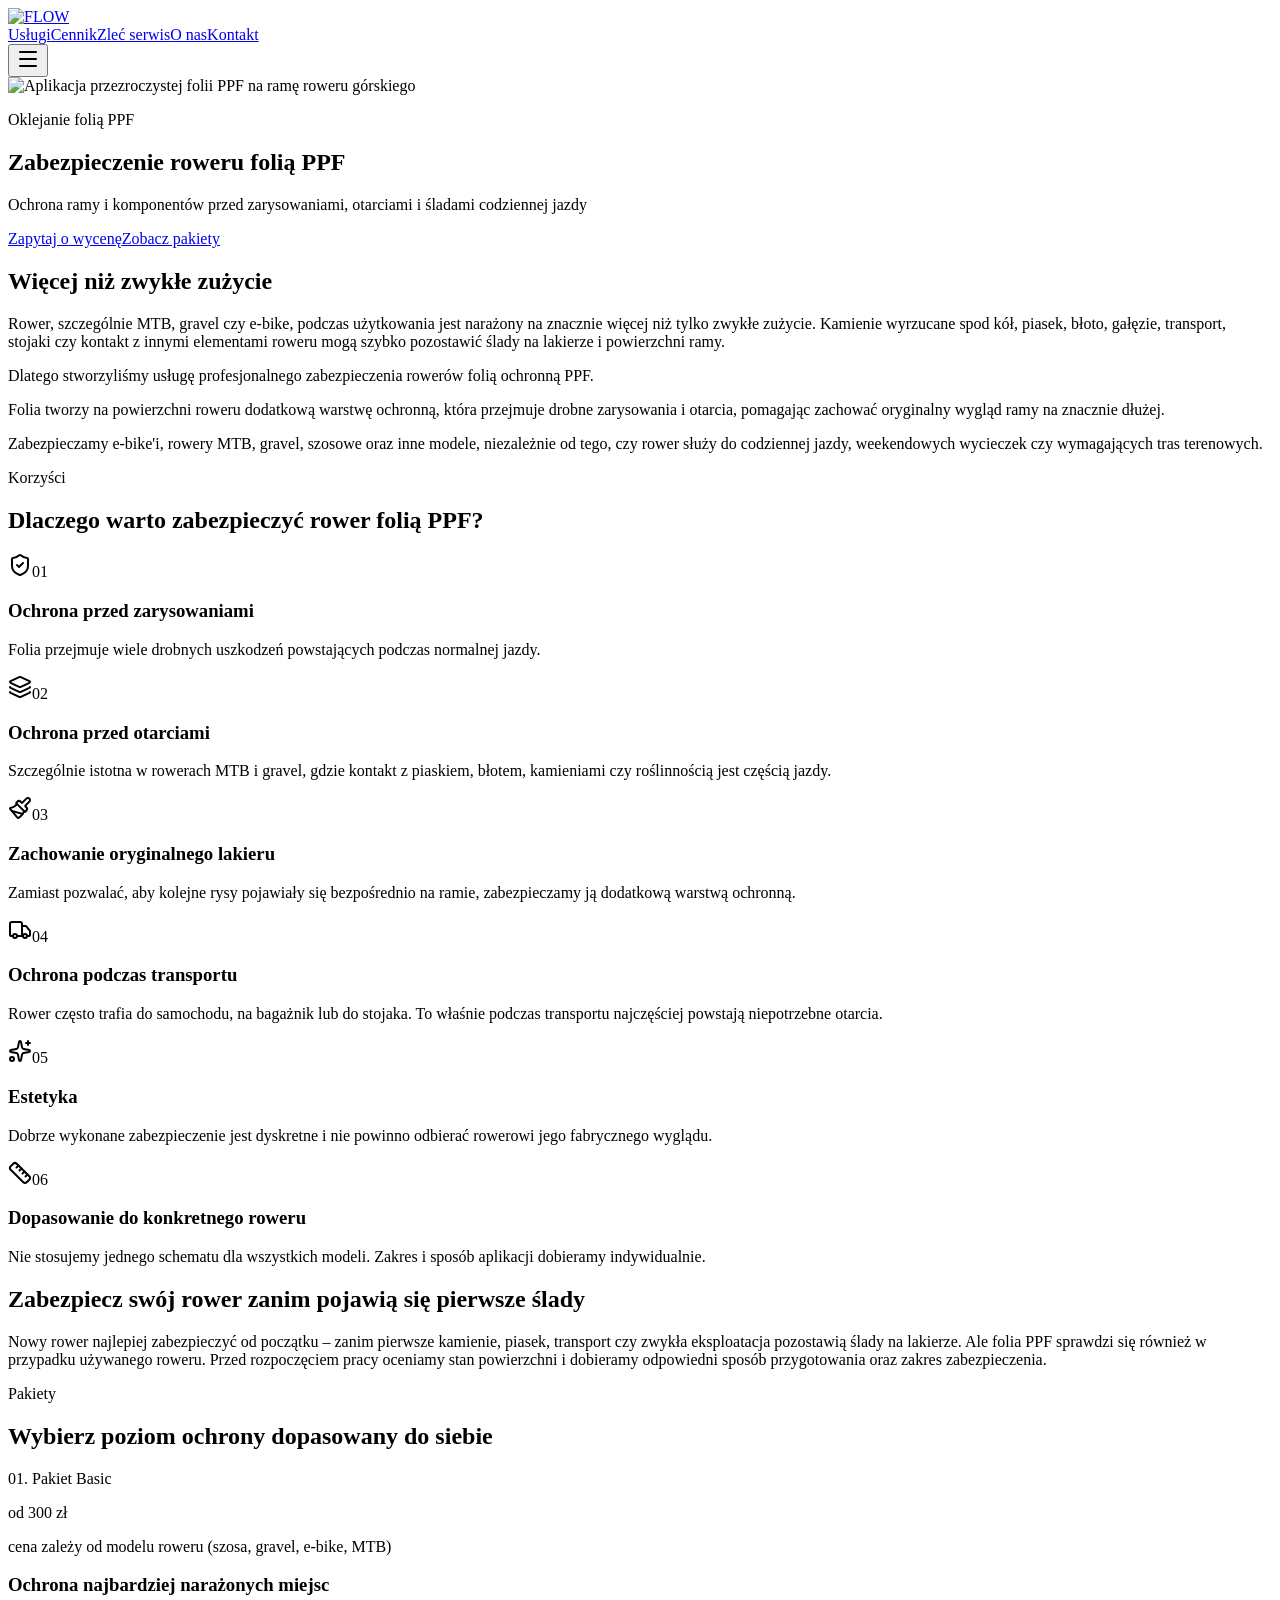
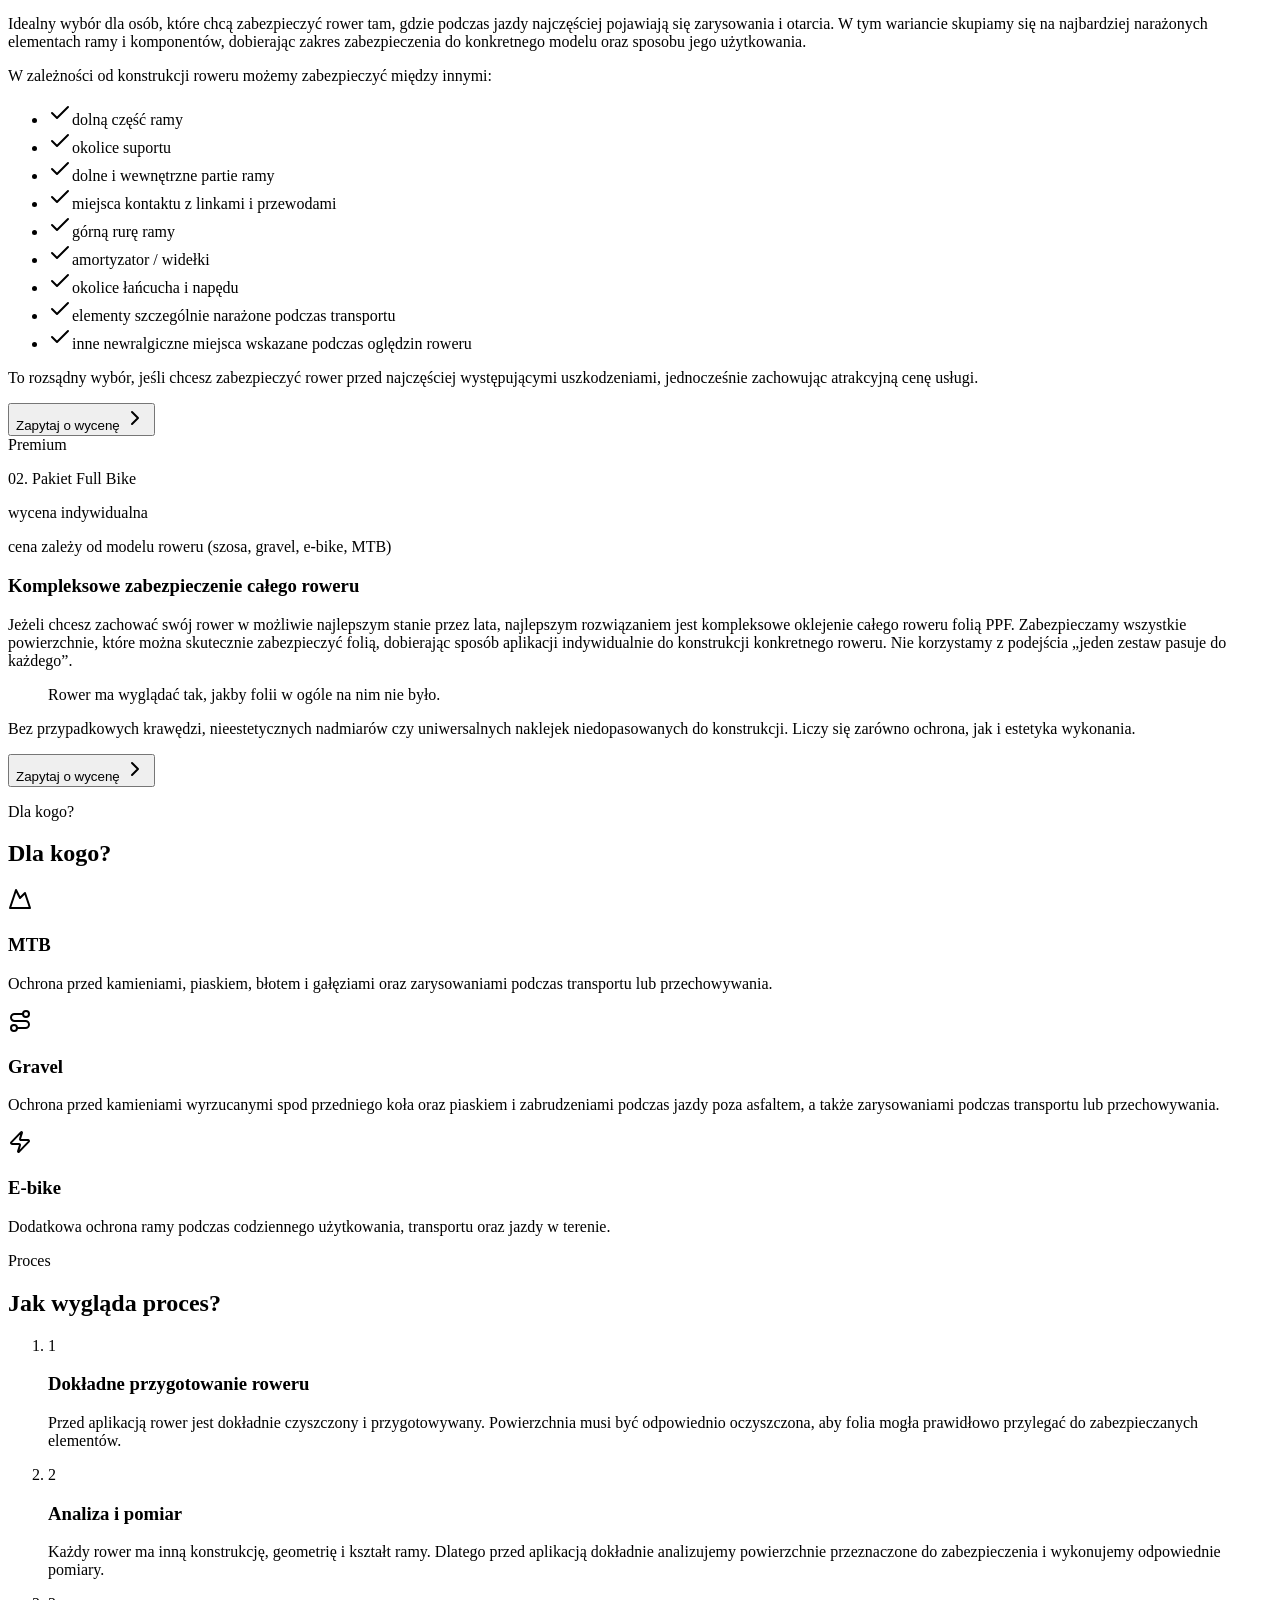
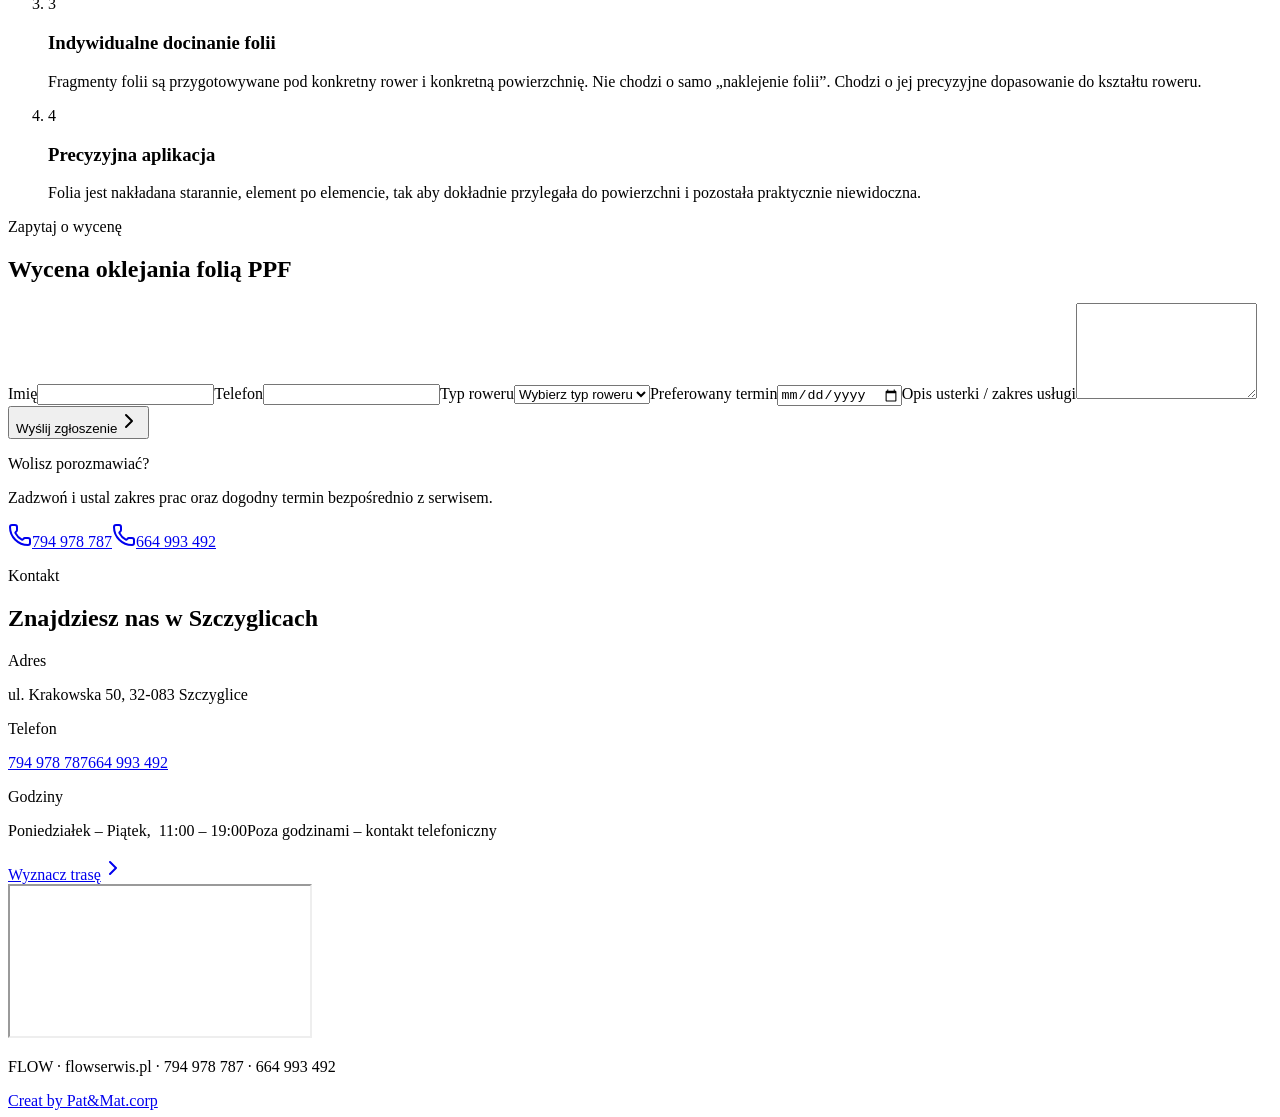
==== commit a22d01e8: "Changes Co-authored-by: andrzejadamus011-stack <320700593+andrzejadamus011-stack@users.noreply.githu" ====
--- a/deploy/oklejanie-ppf.html
+++ b/deploy/oklejanie-ppf.html
@@ -20,8 +20,8 @@
 <link rel="stylesheet" href="/styles.css">
 </head>
 <body>
-<!--$--><div class="bike-pro theme-bike min-h-screen scroll-smooth bg-pro-bg text-pro-text"><header class="sticky top-0 z-30 border-b border-pro-line bg-pro-bg/95 backdrop-blur-xl"><div class="h-1 brand-bg"></div><nav class="mx-auto flex min-h-22 max-w-6xl items-center justify-between gap-5 px-6 py-2 md:min-h-30 md:py-3"><a aria-label="FLOW – strona główna" href="/" class="shrink-0"><img src="/assets/images/flow-logo.png" alt="FLOW" width="1389" height="784" class="h-16 w-auto drop-shadow-lg md:h-24"></a><div class="hidden items-center gap-7 text-[13px] font-semibold uppercase lg:flex"><a href="/rowery.html#uslugi" class="border-b border-transparent py-2 text-pro-muted transition hover:border-pro-accent hover:text-pro-text">Usługi</a><a href="/rowery.html#cennik" class="border-b border-transparent py-2 text-pro-muted transition hover:border-pro-accent hover:text-pro-text">Cennik</a><a href="/rowery.html#zlec-serwis" class="inline-flex items-center justify-center gap-2 whitespace-nowrap text-sm font-medium cursor-pointer transition-colors focus-visible:outline-none focus-visible:ring-1 focus-visible:ring-ring disabled:pointer-events-none disabled:opacity-50 disabled:cursor-not-allowed [&amp;_svg]:pointer-events-none [&amp;_svg]:size-4 [&amp;_svg]:shrink-0 bg-primary hover:bg-primary/90 h-9 py-2 brand-bg rounded-sm border border-pro-accent px-5 text-primary-foreground shadow-none hover:brightness-110">Zleć serwis</a><a href="/rowery.html#o-nas" class="border-b border-transparent py-2 text-pro-muted transition hover:border-pro-accent hover:text-pro-text">O nas</a><a href="/rowery.html#kontakt" class="border-b border-transparent py-2 text-pro-muted transition hover:border-pro-accent hover:text-pro-text">Kontakt</a></div><button class="inline-flex items-center justify-center gap-2 whitespace-nowrap text-sm font-medium cursor-pointer transition-colors focus-visible:outline-none focus-visible:ring-1 focus-visible:ring-ring disabled:pointer-events-none disabled:opacity-50 disabled:cursor-not-allowed [&amp;_svg]:pointer-events-none [&amp;_svg]:size-4 [&amp;_svg]:shrink-0 border shadow-sm hover:bg-accent hover:text-accent-foreground h-9 w-9 rounded-sm border-pro-line bg-pro-panel text-pro-text lg:hidden" type="button" aria-label="Otwórz menu" aria-expanded="false"><svg xmlns="http://www.w3.org/2000/svg" width="24" height="24" viewBox="0 0 24 24" fill="none" stroke="currentColor" stroke-width="2" stroke-linecap="round" stroke-linejoin="round" class="lucide lucide-menu" aria-hidden="true"><path d="M4 5h16"></path><path d="M4 12h16"></path><path d="M4 19h16"></path></svg></button></nav></header><section class="relative min-h-[620px] overflow-hidden border-b border-pro-line md:min-h-[720px]"><img src="/assets/images/hero-ppf.jpg" alt="Aplikacja przezroczystej folii PPF na ramę roweru górskiego" width="1600" height="1056" class="absolute inset-0 h-full w-full object-cover object-[60%_center] transition-transform duration-700 hover:scale-[1.025]"><div class="absolute inset-0 bg-gradient-to-r from-pro-bg via-pro-bg/85 to-pro-bg/10"></div><div class="absolute inset-0 bg-gradient-to-t from-pro-bg/70 via-transparent to-transparent"></div><div class="relative mx-auto flex min-h-[620px] max-w-6xl items-center px-6 py-16 md:min-h-[720px]"><div class="flow-in max-w-2xl"><p class="eyebrow brand-text flex items-center gap-3 before:h-px before:w-10 before:bg-bike">Oklejanie folią PPF</p><h1 class="mt-5 max-w-xl text-5xl leading-[0.95] sm:text-6xl md:text-7xl">Zabezpieczenie roweru folią PPF</h1><p class="mt-6 max-w-lg text-[15px] leading-relaxed text-pro-muted">Ochrona ramy i komponentów przed zarysowaniami, otarciami i śladami codziennej jazdy</p><div class="mt-8 flex flex-wrap gap-3"><a href="#zlec-serwis" class="inline-flex items-center justify-center gap-2 whitespace-nowrap text-sm font-medium cursor-pointer transition-colors focus-visible:outline-none focus-visible:ring-1 focus-visible:ring-ring disabled:pointer-events-none disabled:opacity-50 disabled:cursor-not-allowed [&amp;_svg]:pointer-events-none [&amp;_svg]:size-4 [&amp;_svg]:shrink-0 bg-primary hover:bg-primary/90 brand-bg h-auto rounded-sm border border-pro-accent px-6 py-3 text-primary-foreground shadow-none hover:brightness-110">Zapytaj o wycenę</a><a href="#pakiety" class="inline-flex items-center justify-center gap-2 whitespace-nowrap text-sm font-medium cursor-pointer transition-colors focus-visible:outline-none focus-visible:ring-1 focus-visible:ring-ring disabled:pointer-events-none disabled:opacity-50 disabled:cursor-not-allowed [&amp;_svg]:pointer-events-none [&amp;_svg]:size-4 [&amp;_svg]:shrink-0 border h-auto rounded-sm border-pro-line bg-pro-bg/60 px-6 py-3 text-pro-text shadow-none hover:border-pro-accent hover:bg-pro-panel hover:text-pro-text">Zobacz pakiety</a></div></div></div></section><section class="border-b border-pro-line bg-pro-panel"><div class="mx-auto grid max-w-6xl gap-8 px-6 py-14 md:grid-cols-[0.8fr_1.2fr] md:py-18"><h2 class="text-3xl sm:text-4xl">Więcej niż zwykłe zużycie</h2><div class="space-y-4 text-[15px] leading-relaxed text-pro-muted"><p>Rower, szczególnie MTB, gravel czy e-bike, podczas użytkowania jest narażony na znacznie więcej niż tylko zwykłe zużycie. Kamienie wyrzucane spod kół, piasek, błoto, gałęzie, transport, stojaki czy kontakt z innymi elementami roweru mogą szybko pozostawić ślady na lakierze i powierzchni ramy.</p><p class="text-pro-text">Dlatego stworzyliśmy usługę profesjonalnego zabezpieczenia rowerów folią ochronną PPF.</p><p>Folia tworzy na powierzchni roweru dodatkową warstwę ochronną, która przejmuje drobne zarysowania i otarcia, pomagając zachować oryginalny wygląd ramy na znacznie dłużej.</p><p>Zabezpieczamy e-bike'i, rowery MTB, gravel, szosowe oraz inne modele, niezależnie od tego, czy rower służy do codziennej jazdy, weekendowych wycieczek czy wymagających tras terenowych.</p></div></div></section><section class="pro-grid mx-auto max-w-6xl px-6 py-14 md:py-18"><p class="eyebrow brand-text">Korzyści</p><h2 class="mt-3 text-3xl sm:text-4xl">Dlaczego warto zabezpieczyć rower folią PPF?</h2><div class="mt-10 grid gap-5 md:grid-cols-2 lg:grid-cols-3"><div class="pro-card-glow group flex flex-col border border-pro-line bg-pro-panel p-6"><div class="flex items-center justify-between"><span class="flex size-11 items-center justify-center rounded-sm border border-pro-line bg-pro-raised text-pro-accent transition group-hover:border-pro-accent group-hover:bg-pro-accent group-hover:text-primary-foreground"><svg xmlns="http://www.w3.org/2000/svg" width="24" height="24" viewBox="0 0 24 24" fill="none" stroke="currentColor" stroke-width="2" stroke-linecap="round" stroke-linejoin="round" class="lucide lucide-shield-check size-5" aria-hidden="true"><path d="M20 13c0 5-3.5 7.5-7.66 8.95a1 1 0 0 1-.67-.01C7.5 20.5 4 18 4 13V6a1 1 0 0 1 1-1c2 0 4.5-1.2 6.24-2.72a1.17 1.17 0 0 1 1.52 0C14.51 3.81 17 5 19 5a1 1 0 0 1 1 1z"></path><path d="m9 12 2 2 4-4"></path></svg></span><span class="display text-xl text-pro-accent">01</span></div><h3 class="mt-6 text-lg">Ochrona przed zarysowaniami</h3><p class="mt-3 text-[14px] leading-relaxed text-pro-muted">Folia przejmuje wiele drobnych uszkodzeń powstających podczas normalnej jazdy.</p></div><div class="pro-card-glow group flex flex-col border border-pro-line bg-pro-panel p-6"><div class="flex items-center justify-between"><span class="flex size-11 items-center justify-center rounded-sm border border-pro-line bg-pro-raised text-pro-accent transition group-hover:border-pro-accent group-hover:bg-pro-accent group-hover:text-primary-foreground"><svg xmlns="http://www.w3.org/2000/svg" width="24" height="24" viewBox="0 0 24 24" fill="none" stroke="currentColor" stroke-width="2" stroke-linecap="round" stroke-linejoin="round" class="lucide lucide-layers size-5" aria-hidden="true"><path d="M12.83 2.18a2 2 0 0 0-1.66 0L2.6 6.08a1 1 0 0 0 0 1.83l8.58 3.91a2 2 0 0 0 1.66 0l8.58-3.9a1 1 0 0 0 0-1.83z"></path><path d="M2 12a1 1 0 0 0 .58.91l8.6 3.91a2 2 0 0 0 1.65 0l8.58-3.9A1 1 0 0 0 22 12"></path><path d="M2 17a1 1 0 0 0 .58.91l8.6 3.91a2 2 0 0 0 1.65 0l8.58-3.9A1 1 0 0 0 22 17"></path></svg></span><span class="display text-xl text-pro-accent">02</span></div><h3 class="mt-6 text-lg">Ochrona przed otarciami</h3><p class="mt-3 text-[14px] leading-relaxed text-pro-muted">Szczególnie istotna w rowerach MTB i gravel, gdzie kontakt z piaskiem, błotem, kamieniami czy roślinnością jest częścią jazdy.</p></div><div class="pro-card-glow group flex flex-col border border-pro-line bg-pro-panel p-6"><div class="flex items-center justify-between"><span class="flex size-11 items-center justify-center rounded-sm border border-pro-line bg-pro-raised text-pro-accent transition group-hover:border-pro-accent group-hover:bg-pro-accent group-hover:text-primary-foreground"><svg xmlns="http://www.w3.org/2000/svg" width="24" height="24" viewBox="0 0 24 24" fill="none" stroke="currentColor" stroke-width="2" stroke-linecap="round" stroke-linejoin="round" class="lucide lucide-paintbrush size-5" aria-hidden="true"><path d="m14.622 17.897-10.68-2.913"></path><path d="M18.376 2.622a1 1 0 1 1 3.002 3.002L17.36 9.643a.5.5 0 0 0 0 .707l.944.944a2.41 2.41 0 0 1 0 3.408l-.944.944a.5.5 0 0 1-.707 0L8.354 7.348a.5.5 0 0 1 0-.707l.944-.944a2.41 2.41 0 0 1 3.408 0l.944.944a.5.5 0 0 0 .707 0z"></path><path d="M9 8c-1.804 2.71-3.97 3.46-6.583 3.948a.507.507 0 0 0-.302.819l7.32 8.883a1 1 0 0 0 1.185.204C12.735 20.405 16 16.792 16 15"></path></svg></span><span class="display text-xl text-pro-accent">03</span></div><h3 class="mt-6 text-lg">Zachowanie oryginalnego lakieru</h3><p class="mt-3 text-[14px] leading-relaxed text-pro-muted">Zamiast pozwalać, aby kolejne rysy pojawiały się bezpośrednio na ramie, zabezpieczamy ją dodatkową warstwą ochronną.</p></div><div class="pro-card-glow group flex flex-col border border-pro-line bg-pro-panel p-6"><div class="flex items-center justify-between"><span class="flex size-11 items-center justify-center rounded-sm border border-pro-line bg-pro-raised text-pro-accent transition group-hover:border-pro-accent group-hover:bg-pro-accent group-hover:text-primary-foreground"><svg xmlns="http://www.w3.org/2000/svg" width="24" height="24" viewBox="0 0 24 24" fill="none" stroke="currentColor" stroke-width="2" stroke-linecap="round" stroke-linejoin="round" class="lucide lucide-truck size-5" aria-hidden="true"><path d="M14 18V6a2 2 0 0 0-2-2H4a2 2 0 0 0-2 2v11a1 1 0 0 0 1 1h2"></path><path d="M15 18H9"></path><path d="M19 18h2a1 1 0 0 0 1-1v-3.65a1 1 0 0 0-.22-.624l-3.48-4.35A1 1 0 0 0 17.52 8H14"></path><circle cx="17" cy="18" r="2"></circle><circle cx="7" cy="18" r="2"></circle></svg></span><span class="display text-xl text-pro-accent">04</span></div><h3 class="mt-6 text-lg">Ochrona podczas transportu</h3><p class="mt-3 text-[14px] leading-relaxed text-pro-muted">Rower często trafia do samochodu, na bagażnik lub do stojaka. To właśnie podczas transportu najczęściej powstają niepotrzebne otarcia.</p></div><div class="pro-card-glow group flex flex-col border border-pro-line bg-pro-panel p-6"><div class="flex items-center justify-between"><span class="flex size-11 items-center justify-center rounded-sm border border-pro-line bg-pro-raised text-pro-accent transition group-hover:border-pro-accent group-hover:bg-pro-accent group-hover:text-primary-foreground"><svg xmlns="http://www.w3.org/2000/svg" width="24" height="24" viewBox="0 0 24 24" fill="none" stroke="currentColor" stroke-width="2" stroke-linecap="round" stroke-linejoin="round" class="lucide lucide-sparkles size-5" aria-hidden="true"><path d="M11.017 2.814a1 1 0 0 1 1.966 0l1.051 5.558a2 2 0 0 0 1.594 1.594l5.558 1.051a1 1 0 0 1 0 1.966l-5.558 1.051a2 2 0 0 0-1.594 1.594l-1.051 5.558a1 1 0 0 1-1.966 0l-1.051-5.558a2 2 0 0 0-1.594-1.594l-5.558-1.051a1 1 0 0 1 0-1.966l5.558-1.051a2 2 0 0 0 1.594-1.594z"></path><path d="M20 2v4"></path><path d="M22 4h-4"></path><circle cx="4" cy="20" r="2"></circle></svg></span><span class="display text-xl text-pro-accent">05</span></div><h3 class="mt-6 text-lg">Estetyka</h3><p class="mt-3 text-[14px] leading-relaxed text-pro-muted">Dobrze wykonane zabezpieczenie jest dyskretne i nie powinno odbierać rowerowi jego fabrycznego wyglądu.</p></div><div class="pro-card-glow group flex flex-col border border-pro-line bg-pro-panel p-6"><div class="flex items-center justify-between"><span class="flex size-11 items-center justify-center rounded-sm border border-pro-line bg-pro-raised text-pro-accent transition group-hover:border-pro-accent group-hover:bg-pro-accent group-hover:text-primary-foreground"><svg xmlns="http://www.w3.org/2000/svg" width="24" height="24" viewBox="0 0 24 24" fill="none" stroke="currentColor" stroke-width="2" stroke-linecap="round" stroke-linejoin="round" class="lucide lucide-ruler size-5" aria-hidden="true"><path d="M21.3 15.3a2.4 2.4 0 0 1 0 3.4l-2.6 2.6a2.4 2.4 0 0 1-3.4 0L2.7 8.7a2.41 2.41 0 0 1 0-3.4l2.6-2.6a2.41 2.41 0 0 1 3.4 0Z"></path><path d="m14.5 12.5 2-2"></path><path d="m11.5 9.5 2-2"></path><path d="m8.5 6.5 2-2"></path><path d="m17.5 15.5 2-2"></path></svg></span><span class="display text-xl text-pro-accent">06</span></div><h3 class="mt-6 text-lg">Dopasowanie do konkretnego roweru</h3><p class="mt-3 text-[14px] leading-relaxed text-pro-muted">Nie stosujemy jednego schematu dla wszystkich modeli. Zakres i sposób aplikacji dobieramy indywidualnie.</p></div></div></section><section class="brand-bg text-primary-foreground"><div class="mx-auto max-w-6xl px-6 py-14 md:py-18"><h2 class="max-w-3xl text-3xl sm:text-5xl">Zabezpiecz swój rower zanim pojawią się pierwsze ślady</h2><p class="mt-5 max-w-3xl text-[15px] leading-relaxed opacity-90">Nowy rower najlepiej zabezpieczyć od początku – zanim pierwsze kamienie, piasek, transport czy zwykła eksploatacja pozostawią ślady na lakierze. Ale folia PPF sprawdzi się również w przypadku używanego roweru. Przed rozpoczęciem pracy oceniamy stan powierzchni i dobieramy odpowiedni sposób przygotowania oraz zakres zabezpieczenia.</p></div></section><section id="pakiety" class="mx-auto max-w-6xl scroll-mt-32 px-6 py-14 md:py-18"><p class="eyebrow brand-text">Pakiety</p><h2 class="mt-3 text-3xl sm:text-4xl">Wybierz poziom ochrony dopasowany do siebie</h2><div class="mt-10 grid gap-6 lg:grid-cols-2"><article class="pro-card-glow flex flex-col border border-pro-line bg-pro-panel p-7 md:p-9"><p class="display text-lg text-pro-accent">01. Pakiet Basic</p><p class="display mt-3 text-4xl text-pro-text">od 300 zł</p><p class="mt-1 text-[12px] text-pro-muted">cena zależy od modelu roweru (szosa, gravel, e-bike, MTB)</p><h3 class="mt-6 text-xl">Ochrona najbardziej narażonych miejsc</h3><p class="mt-3 text-[14px] leading-relaxed text-pro-muted">Idealny wybór dla osób, które chcą zabezpieczyć rower tam, gdzie podczas jazdy najczęściej pojawiają się zarysowania i otarcia. W tym wariancie skupiamy się na najbardziej narażonych elementach ramy i komponentów, dobierając zakres zabezpieczenia do konkretnego modelu oraz sposobu jego użytkowania.</p><p class="mt-5 text-[14px] font-medium">W zależności od konstrukcji roweru możemy zabezpieczyć między innymi:</p><ul class="mt-3 space-y-2 text-[14px]"><li class="flex gap-2"><svg xmlns="http://www.w3.org/2000/svg" width="24" height="24" viewBox="0 0 24 24" fill="none" stroke="currentColor" stroke-width="2" stroke-linecap="round" stroke-linejoin="round" class="lucide lucide-check mt-0.5 size-4 shrink-0 text-pro-accent" aria-hidden="true"><path d="M20 6 9 17l-5-5"></path></svg>dolną część ramy</li><li class="flex gap-2"><svg xmlns="http://www.w3.org/2000/svg" width="24" height="24" viewBox="0 0 24 24" fill="none" stroke="currentColor" stroke-width="2" stroke-linecap="round" stroke-linejoin="round" class="lucide lucide-check mt-0.5 size-4 shrink-0 text-pro-accent" aria-hidden="true"><path d="M20 6 9 17l-5-5"></path></svg>okolice suportu</li><li class="flex gap-2"><svg xmlns="http://www.w3.org/2000/svg" width="24" height="24" viewBox="0 0 24 24" fill="none" stroke="currentColor" stroke-width="2" stroke-linecap="round" stroke-linejoin="round" class="lucide lucide-check mt-0.5 size-4 shrink-0 text-pro-accent" aria-hidden="true"><path d="M20 6 9 17l-5-5"></path></svg>dolne i wewnętrzne partie ramy</li><li class="flex gap-2"><svg xmlns="http://www.w3.org/2000/svg" width="24" height="24" viewBox="0 0 24 24" fill="none" stroke="currentColor" stroke-width="2" stroke-linecap="round" stroke-linejoin="round" class="lucide lucide-check mt-0.5 size-4 shrink-0 text-pro-accent" aria-hidden="true"><path d="M20 6 9 17l-5-5"></path></svg>miejsca kontaktu z linkami i przewodami</li><li class="flex gap-2"><svg xmlns="http://www.w3.org/2000/svg" width="24" height="24" viewBox="0 0 24 24" fill="none" stroke="currentColor" stroke-width="2" stroke-linecap="round" stroke-linejoin="round" class="lucide lucide-check mt-0.5 size-4 shrink-0 text-pro-accent" aria-hidden="true"><path d="M20 6 9 17l-5-5"></path></svg>górną rurę ramy</li><li class="flex gap-2"><svg xmlns="http://www.w3.org/2000/svg" width="24" height="24" viewBox="0 0 24 24" fill="none" stroke="currentColor" stroke-width="2" stroke-linecap="round" stroke-linejoin="round" class="lucide lucide-check mt-0.5 size-4 shrink-0 text-pro-accent" aria-hidden="true"><path d="M20 6 9 17l-5-5"></path></svg>amortyzator / widełki</li><li class="flex gap-2"><svg xmlns="http://www.w3.org/2000/svg" width="24" height="24" viewBox="0 0 24 24" fill="none" stroke="currentColor" stroke-width="2" stroke-linecap="round" stroke-linejoin="round" class="lucide lucide-check mt-0.5 size-4 shrink-0 text-pro-accent" aria-hidden="true"><path d="M20 6 9 17l-5-5"></path></svg>okolice łańcucha i napędu</li><li class="flex gap-2"><svg xmlns="http://www.w3.org/2000/svg" width="24" height="24" viewBox="0 0 24 24" fill="none" stroke="currentColor" stroke-width="2" stroke-linecap="round" stroke-linejoin="round" class="lucide lucide-check mt-0.5 size-4 shrink-0 text-pro-accent" aria-hidden="true"><path d="M20 6 9 17l-5-5"></path></svg>elementy szczególnie narażone podczas transportu</li><li class="flex gap-2"><svg xmlns="http://www.w3.org/2000/svg" width="24" height="24" viewBox="0 0 24 24" fill="none" stroke="currentColor" stroke-width="2" stroke-linecap="round" stroke-linejoin="round" class="lucide lucide-check mt-0.5 size-4 shrink-0 text-pro-accent" aria-hidden="true"><path d="M20 6 9 17l-5-5"></path></svg>inne newralgiczne miejsca wskazane podczas oględzin roweru</li></ul><p class="mt-5 flex-1 text-[14px] leading-relaxed text-pro-muted">To rozsądny wybór, jeśli chcesz zabezpieczyć rower przed najczęściej występującymi uszkodzeniami, jednocześnie zachowując atrakcyjną cenę usługi.</p><button class="inline-flex items-center justify-center gap-2 whitespace-nowrap text-sm font-medium cursor-pointer transition-colors focus-visible:outline-none focus-visible:ring-1 focus-visible:ring-ring disabled:pointer-events-none disabled:opacity-50 disabled:cursor-not-allowed [&amp;_svg]:pointer-events-none [&amp;_svg]:size-4 [&amp;_svg]:shrink-0 bg-primary hover:bg-primary/90 brand-bg h-auto rounded-sm border border-pro-accent px-6 py-3 text-primary-foreground shadow-none hover:brightness-110 mt-7 w-full sm:w-fit" type="button">Zapytaj o wycenę <svg xmlns="http://www.w3.org/2000/svg" width="24" height="24" viewBox="0 0 24 24" fill="none" stroke="currentColor" stroke-width="2" stroke-linecap="round" stroke-linejoin="round" class="lucide lucide-chevron-right" aria-hidden="true"><path d="m9 18 6-6-6-6"></path></svg></button></article><article class="pro-card-glow relative flex flex-col border-2 border-pro-accent bg-pro-raised p-7 shadow-[0_24px_60px_-30px_var(--pro-accent)] md:p-9"><span class="brand-bg absolute -top-3 right-6 rounded-sm px-3 py-1 text-[11px] font-semibold uppercase tracking-wider text-primary-foreground">Premium</span><p class="display text-lg text-pro-accent">02. Pakiet Full Bike</p><p class="display mt-3 text-4xl text-pro-text">wycena indywidualna</p><p class="mt-1 text-[12px] text-pro-muted">cena zależy od modelu roweru (szosa, gravel, e-bike, MTB)</p><h3 class="mt-6 text-xl">Kompleksowe zabezpieczenie całego roweru</h3><p class="mt-3 text-[14px] leading-relaxed text-pro-muted">Jeżeli chcesz zachować swój rower w możliwie najlepszym stanie przez lata, najlepszym rozwiązaniem jest kompleksowe oklejenie całego roweru folią PPF. Zabezpieczamy wszystkie powierzchnie, które można skutecznie zabezpieczyć folią, dobierając sposób aplikacji indywidualnie do konstrukcji konkretnego roweru. Nie korzystamy z podejścia „jeden zestaw pasuje do każdego”.</p><blockquote class="display mt-7 border-l-4 border-pro-accent pl-5 text-2xl leading-tight text-pro-text sm:text-3xl">Rower ma wyglądać tak, jakby folii w ogóle na nim nie było.</blockquote><p class="mt-5 flex-1 text-[14px] leading-relaxed text-pro-muted">Bez przypadkowych krawędzi, nieestetycznych nadmiarów czy uniwersalnych naklejek niedopasowanych do konstrukcji. Liczy się zarówno ochrona, jak i estetyka wykonania.</p><button class="inline-flex items-center justify-center gap-2 whitespace-nowrap text-sm font-medium cursor-pointer transition-colors focus-visible:outline-none focus-visible:ring-1 focus-visible:ring-ring disabled:pointer-events-none disabled:opacity-50 disabled:cursor-not-allowed [&amp;_svg]:pointer-events-none [&amp;_svg]:size-4 [&amp;_svg]:shrink-0 bg-primary hover:bg-primary/90 brand-bg h-auto rounded-sm border border-pro-accent px-6 py-3 text-primary-foreground shadow-none hover:brightness-110 mt-7 w-full sm:w-fit" type="button">Zapytaj o wycenę <svg xmlns="http://www.w3.org/2000/svg" width="24" height="24" viewBox="0 0 24 24" fill="none" stroke="currentColor" stroke-width="2" stroke-linecap="round" stroke-linejoin="round" class="lucide lucide-chevron-right" aria-hidden="true"><path d="m9 18 6-6-6-6"></path></svg></button></article></div></section><section class="border-y border-pro-line bg-pro-panel"><div class="mx-auto max-w-6xl px-6 py-14 md:py-18"><p class="eyebrow brand-text">Dla kogo?</p><h2 class="mt-3 text-3xl sm:text-4xl">Dla kogo?</h2><div class="mt-10 grid gap-5 md:grid-cols-3"><div class="pro-card-glow group border border-pro-line bg-pro-bg p-6"><span class="flex size-11 items-center justify-center rounded-sm border border-pro-line bg-pro-raised text-pro-accent transition group-hover:border-pro-accent group-hover:bg-pro-accent group-hover:text-primary-foreground"><svg xmlns="http://www.w3.org/2000/svg" width="24" height="24" viewBox="0 0 24 24" fill="none" stroke="currentColor" stroke-width="2" stroke-linecap="round" stroke-linejoin="round" class="lucide lucide-mountain size-5" aria-hidden="true"><path d="m8 3 4 8 5-5 5 15H2L8 3z"></path></svg></span><h3 class="mt-6 text-xl">MTB</h3><p class="mt-3 text-[14px] leading-relaxed text-pro-muted">Ochrona przed kamieniami, piaskiem, błotem i gałęziami oraz zarysowaniami podczas transportu lub przechowywania.</p></div><div class="pro-card-glow group border border-pro-line bg-pro-bg p-6"><span class="flex size-11 items-center justify-center rounded-sm border border-pro-line bg-pro-raised text-pro-accent transition group-hover:border-pro-accent group-hover:bg-pro-accent group-hover:text-primary-foreground"><svg xmlns="http://www.w3.org/2000/svg" width="24" height="24" viewBox="0 0 24 24" fill="none" stroke="currentColor" stroke-width="2" stroke-linecap="round" stroke-linejoin="round" class="lucide lucide-route size-5" aria-hidden="true"><circle cx="6" cy="19" r="3"></circle><path d="M9 19h8.5a3.5 3.5 0 0 0 0-7h-11a3.5 3.5 0 0 1 0-7H15"></path><circle cx="18" cy="5" r="3"></circle></svg></span><h3 class="mt-6 text-xl">Gravel</h3><p class="mt-3 text-[14px] leading-relaxed text-pro-muted">Ochrona przed kamieniami wyrzucanymi spod przedniego koła oraz piaskiem i zabrudzeniami podczas jazdy poza asfaltem, a także zarysowaniami podczas transportu lub przechowywania.</p></div><div class="pro-card-glow group border border-pro-line bg-pro-bg p-6"><span class="flex size-11 items-center justify-center rounded-sm border border-pro-line bg-pro-raised text-pro-accent transition group-hover:border-pro-accent group-hover:bg-pro-accent group-hover:text-primary-foreground"><svg xmlns="http://www.w3.org/2000/svg" width="24" height="24" viewBox="0 0 24 24" fill="none" stroke="currentColor" stroke-width="2" stroke-linecap="round" stroke-linejoin="round" class="lucide lucide-zap size-5" aria-hidden="true"><path d="M4 14a1 1 0 0 1-.78-1.63l9.9-10.2a.5.5 0 0 1 .86.46l-1.92 6.02A1 1 0 0 0 13 10h7a1 1 0 0 1 .78 1.63l-9.9 10.2a.5.5 0 0 1-.86-.46l1.92-6.02A1 1 0 0 0 11 14z"></path></svg></span><h3 class="mt-6 text-xl">E-bike</h3><p class="mt-3 text-[14px] leading-relaxed text-pro-muted">Dodatkowa ochrona ramy podczas codziennego użytkowania, transportu oraz jazdy w terenie.</p></div></div></div></section><section class="pro-grid mx-auto max-w-6xl px-6 py-14 md:py-18"><p class="eyebrow brand-text">Proces</p><h2 class="mt-3 text-3xl sm:text-4xl">Jak wygląda proces?</h2><ol class="relative mt-10 grid gap-8 lg:grid-cols-4 lg:gap-6"><div class="absolute bottom-0 left-5 top-0 w-px bg-pro-line lg:bottom-auto lg:left-0 lg:right-0 lg:top-5 lg:h-px lg:w-auto" aria-hidden="true"></div><li class="relative pl-16 lg:pl-0 lg:pt-16"><span class="brand-bg display absolute left-0 top-0 flex size-10 items-center justify-center rounded-sm text-lg text-primary-foreground">1</span><h3 class="text-lg">Dokładne przygotowanie roweru</h3><p class="mt-3 text-[14px] leading-relaxed text-pro-muted">Przed aplikacją rower jest dokładnie czyszczony i przygotowywany. Powierzchnia musi być odpowiednio oczyszczona, aby folia mogła prawidłowo przylegać do zabezpieczanych elementów.</p></li><li class="relative pl-16 lg:pl-0 lg:pt-16"><span class="brand-bg display absolute left-0 top-0 flex size-10 items-center justify-center rounded-sm text-lg text-primary-foreground">2</span><h3 class="text-lg">Analiza i pomiar</h3><p class="mt-3 text-[14px] leading-relaxed text-pro-muted">Każdy rower ma inną konstrukcję, geometrię i kształt ramy. Dlatego przed aplikacją dokładnie analizujemy powierzchnie przeznaczone do zabezpieczenia i wykonujemy odpowiednie pomiary.</p></li><li class="relative pl-16 lg:pl-0 lg:pt-16"><span class="brand-bg display absolute left-0 top-0 flex size-10 items-center justify-center rounded-sm text-lg text-primary-foreground">3</span><h3 class="text-lg">Indywidualne docinanie folii</h3><p class="mt-3 text-[14px] leading-relaxed text-pro-muted">Fragmenty folii są przygotowywane pod konkretny rower i konkretną powierzchnię. Nie chodzi o samo „naklejenie folii”. Chodzi o jej precyzyjne dopasowanie do kształtu roweru.</p></li><li class="relative pl-16 lg:pl-0 lg:pt-16"><span class="brand-bg display absolute left-0 top-0 flex size-10 items-center justify-center rounded-sm text-lg text-primary-foreground">4</span><h3 class="text-lg">Precyzyjna aplikacja</h3><p class="mt-3 text-[14px] leading-relaxed text-pro-muted">Folia jest nakładana starannie, element po elemencie, tak aby dokładnie przylegała do powierzchni i pozostała praktycznie niewidoczna.</p></li></ol></section><section id="zlec-serwis" class="pro-grid mx-auto max-w-6xl scroll-mt-32 px-6 py-14 md:py-18"><div class="grid gap-12 lg:grid-cols-[1.25fr_0.75fr]"><div><p class="eyebrow">Zapytaj o wycenę</p><h2 class="mt-3 text-3xl sm:text-4xl">Wycena oklejania folią PPF</h2><form class="mt-8 grid gap-5 sm:grid-cols-2"><label class="grid gap-2 text-sm font-medium">Imię<input class="flex w-full border px-3 py-1 text-base shadow-sm transition-colors file:border-0 file:bg-transparent file:text-sm file:font-medium file:text-foreground placeholder:text-muted-foreground focus-visible:outline-none focus-visible:ring-1 disabled:cursor-not-allowed disabled:opacity-50 md:text-sm h-11 rounded-sm border-pro-line bg-pro-panel text-pro-text focus-visible:ring-pro-accent" required="" maxlength="80" autocomplete="name" name="name"></label><label class="grid gap-2 text-sm font-medium">Telefon<input type="tel" class="flex w-full border px-3 py-1 text-base shadow-sm transition-colors file:border-0 file:bg-transparent file:text-sm file:font-medium file:text-foreground placeholder:text-muted-foreground focus-visible:outline-none focus-visible:ring-1 disabled:cursor-not-allowed disabled:opacity-50 md:text-sm h-11 rounded-sm border-pro-line bg-pro-panel text-pro-text focus-visible:ring-pro-accent" required="" maxlength="30" autocomplete="tel" name="phone"></label><label class="grid gap-2 text-sm font-medium">Typ roweru<select name="bikeType" required="" class="h-11 w-full rounded-sm border border-pro-line bg-pro-panel px-3 text-sm text-pro-text outline-none focus:ring-1 focus:ring-pro-accent"><option value="" disabled="" selected="">Wybierz typ roweru</option><option value="MTB">MTB</option><option value="enduro">enduro</option><option value="gravel">gravel</option><option value="szosa">szosa</option><option value="e-bike">e-bike</option><option value="miejski">miejski</option><option value="inny">inny</option></select></label><label class="grid gap-2 text-sm font-medium">Preferowany termin<input type="date" class="flex w-full border px-3 py-1 text-base shadow-sm transition-colors file:border-0 file:bg-transparent file:text-sm file:font-medium file:text-foreground placeholder:text-muted-foreground focus-visible:outline-none focus-visible:ring-1 disabled:cursor-not-allowed disabled:opacity-50 md:text-sm h-11 rounded-sm border-pro-line bg-pro-panel text-pro-text focus-visible:ring-pro-accent" required="" name="preferredDate"></label><label class="grid gap-2 text-sm font-medium sm:col-span-2">Opis usterki / zakres usługi<textarea class="flex min-h-[60px] w-full border px-3 py-2 text-base shadow-sm placeholder:text-muted-foreground focus-visible:outline-none focus-visible:ring-1 disabled:cursor-not-allowed disabled:opacity-50 md:text-sm rounded-sm border-pro-line bg-pro-panel text-pro-text focus-visible:ring-pro-accent" id="service-description" name="description" required="" maxlength="1200" rows="6"></textarea></label><button class="inline-flex items-center justify-center gap-2 whitespace-nowrap text-sm font-medium cursor-pointer transition-colors focus-visible:outline-none focus-visible:ring-1 focus-visible:ring-ring disabled:pointer-events-none disabled:opacity-50 disabled:cursor-not-allowed [&amp;_svg]:pointer-events-none [&amp;_svg]:size-4 [&amp;_svg]:shrink-0 bg-primary hover:bg-primary/90 py-2 brand-bg h-11 rounded-sm border border-pro-accent px-6 text-primary-foreground shadow-none hover:brightness-110 sm:w-fit" type="submit">Wyślij zgłoszenie<svg xmlns="http://www.w3.org/2000/svg" width="24" height="24" viewBox="0 0 24 24" fill="none" stroke="currentColor" stroke-width="2" stroke-linecap="round" stroke-linejoin="round" class="lucide lucide-chevron-right" aria-hidden="true"><path d="m9 18 6-6-6-6"></path></svg></button></form></div><aside class="border-l-4 border-pro-accent pl-7 lg:mt-20"><p class="eyebrow">Wolisz porozmawiać?</p><p class="mt-4 text-[14px] leading-relaxed text-pro-muted">Zadzwoń i ustal zakres prac oraz dogodny termin bezpośrednio z serwisem.</p><div class="mt-6 flex flex-col gap-3"><a href="tel:+48794978787" class="brand-text inline-flex items-center gap-3 text-2xl font-bold transition hover:brightness-110"><svg xmlns="http://www.w3.org/2000/svg" width="24" height="24" viewBox="0 0 24 24" fill="none" stroke="currentColor" stroke-width="2" stroke-linecap="round" stroke-linejoin="round" class="lucide lucide-phone size-6" aria-hidden="true"><path d="M13.832 16.568a1 1 0 0 0 1.213-.303l.355-.465A2 2 0 0 1 17 15h3a2 2 0 0 1 2 2v3a2 2 0 0 1-2 2A18 18 0 0 1 2 4a2 2 0 0 1 2-2h3a2 2 0 0 1 2 2v3a2 2 0 0 1-.8 1.6l-.468.351a1 1 0 0 0-.292 1.233 14 14 0 0 0 6.392 6.384"></path></svg>794 978 787</a><a href="tel:+48664993492" class="brand-text inline-flex items-center gap-3 text-2xl font-bold transition hover:brightness-110"><svg xmlns="http://www.w3.org/2000/svg" width="24" height="24" viewBox="0 0 24 24" fill="none" stroke="currentColor" stroke-width="2" stroke-linecap="round" stroke-linejoin="round" class="lucide lucide-phone size-6" aria-hidden="true"><path d="M13.832 16.568a1 1 0 0 0 1.213-.303l.355-.465A2 2 0 0 1 17 15h3a2 2 0 0 1 2 2v3a2 2 0 0 1-2 2A18 18 0 0 1 2 4a2 2 0 0 1 2-2h3a2 2 0 0 1 2 2v3a2 2 0 0 1-.8 1.6l-.468.351a1 1 0 0 0-.292 1.233 14 14 0 0 0 6.392 6.384"></path></svg>664 993 492</a></div></aside></div></section><section id="kontakt" class="scroll-mt-32 border-t border-pro-line bg-pro-panel"><div class="mx-auto max-w-6xl px-6 py-14 md:py-18"><div class="grid gap-8 md:grid-cols-[0.7fr_1.3fr] md:items-end"><div><p class="eyebrow">Kontakt</p><h2 class="mt-3 text-3xl sm:text-4xl">Znajdziesz nas w Szczyglicach</h2></div><div class="grid gap-6 sm:grid-cols-3"><div><p class="eyebrow">Adres</p><p class="mt-2 text-[14px] text-pro-muted">ul. Krakowska 50, 32-083 Szczyglice</p></div><div><p class="eyebrow">Telefon</p><div class="mt-2 flex flex-col gap-1"><a href="tel:+48794978787" class="brand-text text-[15px] font-medium transition hover:brightness-110">794 978 787</a><a href="tel:+48664993492" class="brand-text text-[15px] font-medium transition hover:brightness-110">664 993 492</a></div></div><div><p class="eyebrow">Godziny</p><p class="mt-2 text-[14px] text-pro-muted">Poniedziałek – Piątek,&nbsp;
-11:00 – 19:00<span class="mt-1 block text-[12px]">Poza godzinami – kontakt telefoniczny</span></p></div></div></div><div class="mt-8 flex justify-end"><a href="https://www.google.com/maps/dir/?api=1&amp;destination=ul.+Krakowska+50,+Szczyglice" target="_blank" rel="noreferrer" class="inline-flex items-center justify-center gap-2 whitespace-nowrap text-sm font-medium cursor-pointer transition-colors focus-visible:outline-none focus-visible:ring-1 focus-visible:ring-ring disabled:pointer-events-none disabled:opacity-50 disabled:cursor-not-allowed [&amp;_svg]:pointer-events-none [&amp;_svg]:size-4 [&amp;_svg]:shrink-0 border h-9 px-4 py-2 rounded-sm border-pro-line bg-pro-raised text-pro-text shadow-none hover:border-pro-accent hover:bg-pro-accent hover:text-primary-foreground">Wyznacz trasę<svg xmlns="http://www.w3.org/2000/svg" width="24" height="24" viewBox="0 0 24 24" fill="none" stroke="currentColor" stroke-width="2" stroke-linecap="round" stroke-linejoin="round" class="lucide lucide-chevron-right" aria-hidden="true"><path d="m9 18 6-6-6-6"></path></svg></a></div><div class="mt-5 overflow-hidden rounded-sm border border-pro-line bg-pro-bg p-1 transition hover:border-pro-accent"><iframe title="Mapa – FLOW Szczyglice" src="https://www.google.com/maps?q=ul.+Krakowska+50,+Szczyglice&amp;output=embed" class="h-[400px] w-full border-0" loading="lazy"></iframe></div></div></section><footer class="border-t border-pro-line bg-pro-bg text-pro-text"><div class="mx-auto flex max-w-6xl flex-col items-center justify-center gap-2 px-6 py-8 text-[13px] text-pro-muted sm:flex-row sm:justify-between"><p>FLOW · <!-- -->flowserwis.pl<!-- --> · <!-- -->794 978 787 · 664 993 492</p><a href="https://www.instagram.com/patandmat.corp/" target="_blank" rel="noopener noreferrer" class="transition-colors hover:text-pro-accent">Creat by Pat&amp;Mat.corp</a></div></footer></div><!--/$-->
+<div class="bike-pro theme-bike min-h-screen scroll-smooth bg-pro-bg text-pro-text"><header class="sticky top-0 z-30 border-b border-pro-line bg-pro-bg/95 backdrop-blur-xl"><div class="h-1 brand-bg"></div><nav class="mx-auto flex min-h-22 max-w-6xl items-center justify-between gap-5 px-6 py-2 md:min-h-30 md:py-3"><a aria-label="FLOW – strona główna" class="shrink-0" href="/"><img alt="FLOW" width="1389" height="784" class="h-16 w-auto drop-shadow-lg md:h-24" src="/assets/images/flow-logo.png"></a><div class="hidden items-center gap-7 text-[13px] font-semibold uppercase lg:flex"><a href="/rowery.html#uslugi" class="border-b border-transparent py-2 text-pro-muted transition hover:border-pro-accent hover:text-pro-text">Usługi</a><a href="/rowery.html#cennik" class="border-b border-transparent py-2 text-pro-muted transition hover:border-pro-accent hover:text-pro-text">Cennik</a><a href="/rowery.html#zlec-serwis" class="inline-flex items-center justify-center gap-2 whitespace-nowrap text-sm font-medium cursor-pointer transition-colors focus-visible:outline-none focus-visible:ring-1 focus-visible:ring-ring disabled:pointer-events-none disabled:opacity-50 disabled:cursor-not-allowed [&amp;_svg]:pointer-events-none [&amp;_svg]:size-4 [&amp;_svg]:shrink-0 bg-primary hover:bg-primary/90 h-9 py-2 brand-bg rounded-sm border border-pro-accent px-5 text-primary-foreground shadow-none hover:brightness-110">Zleć serwis</a><a href="/rowery.html#o-nas" class="border-b border-transparent py-2 text-pro-muted transition hover:border-pro-accent hover:text-pro-text">O nas</a><a href="/rowery.html#kontakt" class="border-b border-transparent py-2 text-pro-muted transition hover:border-pro-accent hover:text-pro-text">Kontakt</a></div><button class="inline-flex items-center justify-center gap-2 whitespace-nowrap text-sm font-medium cursor-pointer transition-colors focus-visible:outline-none focus-visible:ring-1 focus-visible:ring-ring disabled:pointer-events-none disabled:opacity-50 disabled:cursor-not-allowed [&amp;_svg]:pointer-events-none [&amp;_svg]:size-4 [&amp;_svg]:shrink-0 border shadow-sm hover:bg-accent hover:text-accent-foreground h-9 w-9 rounded-sm border-pro-line bg-pro-panel text-pro-text lg:hidden" type="button" aria-label="Otwórz menu" aria-expanded="false"><svg xmlns="http://www.w3.org/2000/svg" width="24" height="24" viewBox="0 0 24 24" fill="none" stroke="currentColor" stroke-width="2" stroke-linecap="round" stroke-linejoin="round" class="lucide lucide-menu" aria-hidden="true"><path d="M4 5h16"></path><path d="M4 12h16"></path><path d="M4 19h16"></path></svg></button></nav><div id="mobile-menu" hidden class="border-t border-pro-line bg-pro-bg px-6 py-4 lg:hidden"><div class="mx-auto flex max-w-6xl flex-col gap-1"><a href="/rowery.html#uslugi" class="border-b border-pro-line px-3 py-3 text-sm font-semibold uppercase text-pro-muted transition hover:text-pro-text">Usługi</a><a href="/rowery.html#cennik" class="border-b border-pro-line px-3 py-3 text-sm font-semibold uppercase text-pro-muted transition hover:text-pro-text">Cennik</a><a href="/rowery.html#zlec-serwis" class="brand-bg mt-2 rounded-sm border border-pro-accent px-4 py-3 text-center text-sm font-semibold uppercase text-primary-foreground">Zleć serwis</a><a href="/rowery.html#o-nas" class="border-b border-pro-line px-3 py-3 text-sm font-semibold uppercase text-pro-muted transition hover:text-pro-text">O nas</a><a href="/rowery.html#kontakt" class="border-b border-pro-line px-3 py-3 text-sm font-semibold uppercase text-pro-muted transition hover:text-pro-text">Kontakt</a></div></div></header><section class="relative min-h-[620px] overflow-hidden border-b border-pro-line md:min-h-[720px]"><img alt="Aplikacja przezroczystej folii PPF na ramę roweru górskiego" width="1600" height="1056" class="absolute inset-0 h-full w-full object-cover object-[60%_center] transition-transform duration-700 hover:scale-[1.025]" src="/assets/images/hero-ppf.jpg"><div class="absolute inset-0 bg-gradient-to-r from-pro-bg via-pro-bg/85 to-pro-bg/10"></div><div class="absolute inset-0 bg-gradient-to-t from-pro-bg/70 via-transparent to-transparent"></div><div class="relative mx-auto flex min-h-[620px] max-w-6xl items-center px-6 py-16 md:min-h-[720px]"><div class="flow-in max-w-2xl"><p class="eyebrow brand-text flex items-center gap-3 before:h-px before:w-10 before:bg-bike">Oklejanie folią PPF</p><h1 class="mt-5 max-w-xl text-5xl leading-[0.95] sm:text-6xl md:text-7xl">Zabezpieczenie roweru folią PPF</h1><p class="mt-6 max-w-lg text-[15px] leading-relaxed text-pro-muted">Ochrona ramy i komponentów przed zarysowaniami, otarciami i śladami codziennej jazdy</p><div class="mt-8 flex flex-wrap gap-3"><a href="#zlec-serwis" class="inline-flex items-center justify-center gap-2 whitespace-nowrap text-sm font-medium cursor-pointer transition-colors focus-visible:outline-none focus-visible:ring-1 focus-visible:ring-ring disabled:pointer-events-none disabled:opacity-50 disabled:cursor-not-allowed [&amp;_svg]:pointer-events-none [&amp;_svg]:size-4 [&amp;_svg]:shrink-0 bg-primary hover:bg-primary/90 brand-bg h-auto rounded-sm border border-pro-accent px-6 py-3 text-primary-foreground shadow-none hover:brightness-110">Zapytaj o wycenę</a><a href="#pakiety" class="inline-flex items-center justify-center gap-2 whitespace-nowrap text-sm font-medium cursor-pointer transition-colors focus-visible:outline-none focus-visible:ring-1 focus-visible:ring-ring disabled:pointer-events-none disabled:opacity-50 disabled:cursor-not-allowed [&amp;_svg]:pointer-events-none [&amp;_svg]:size-4 [&amp;_svg]:shrink-0 border h-auto rounded-sm border-pro-line bg-pro-bg/60 px-6 py-3 text-pro-text shadow-none hover:border-pro-accent hover:bg-pro-panel hover:text-pro-text">Zobacz pakiety</a></div></div></div></section><section class="border-b border-pro-line bg-pro-panel"><div class="mx-auto grid max-w-6xl gap-8 px-6 py-14 md:grid-cols-[0.8fr_1.2fr] md:py-18"><h2 class="text-3xl sm:text-4xl">Więcej niż zwykłe zużycie</h2><div class="space-y-4 text-[15px] leading-relaxed text-pro-muted"><p>Rower, szczególnie MTB, gravel czy e-bike, podczas użytkowania jest narażony na znacznie więcej niż tylko zwykłe zużycie. Kamienie wyrzucane spod kół, piasek, błoto, gałęzie, transport, stojaki czy kontakt z innymi elementami roweru mogą szybko pozostawić ślady na lakierze i powierzchni ramy.</p><p class="text-pro-text">Dlatego stworzyliśmy usługę profesjonalnego zabezpieczenia rowerów folią ochronną PPF.</p><p>Folia tworzy na powierzchni roweru dodatkową warstwę ochronną, która przejmuje drobne zarysowania i otarcia, pomagając zachować oryginalny wygląd ramy na znacznie dłużej.</p><p>Zabezpieczamy e-bike'i, rowery MTB, gravel, szosowe oraz inne modele, niezależnie od tego, czy rower służy do codziennej jazdy, weekendowych wycieczek czy wymagających tras terenowych.</p></div></div></section><section class="pro-grid mx-auto max-w-6xl px-6 py-14 md:py-18"><p class="eyebrow brand-text">Korzyści</p><h2 class="mt-3 text-3xl sm:text-4xl">Dlaczego warto zabezpieczyć rower folią PPF?</h2><div class="mt-10 grid gap-5 md:grid-cols-2 lg:grid-cols-3"><div class="pro-card-glow group flex flex-col border border-pro-line bg-pro-panel p-6"><div class="flex items-center justify-between"><span class="flex size-11 items-center justify-center rounded-sm border border-pro-line bg-pro-raised text-pro-accent transition group-hover:border-pro-accent group-hover:bg-pro-accent group-hover:text-primary-foreground"><svg xmlns="http://www.w3.org/2000/svg" width="24" height="24" viewBox="0 0 24 24" fill="none" stroke="currentColor" stroke-width="2" stroke-linecap="round" stroke-linejoin="round" class="lucide lucide-shield-check size-5" aria-hidden="true"><path d="M20 13c0 5-3.5 7.5-7.66 8.95a1 1 0 0 1-.67-.01C7.5 20.5 4 18 4 13V6a1 1 0 0 1 1-1c2 0 4.5-1.2 6.24-2.72a1.17 1.17 0 0 1 1.52 0C14.51 3.81 17 5 19 5a1 1 0 0 1 1 1z"></path><path d="m9 12 2 2 4-4"></path></svg></span><span class="display text-xl text-pro-accent">01</span></div><h3 class="mt-6 text-lg">Ochrona przed zarysowaniami</h3><p class="mt-3 text-[14px] leading-relaxed text-pro-muted">Folia przejmuje wiele drobnych uszkodzeń powstających podczas normalnej jazdy.</p></div><div class="pro-card-glow group flex flex-col border border-pro-line bg-pro-panel p-6"><div class="flex items-center justify-between"><span class="flex size-11 items-center justify-center rounded-sm border border-pro-line bg-pro-raised text-pro-accent transition group-hover:border-pro-accent group-hover:bg-pro-accent group-hover:text-primary-foreground"><svg xmlns="http://www.w3.org/2000/svg" width="24" height="24" viewBox="0 0 24 24" fill="none" stroke="currentColor" stroke-width="2" stroke-linecap="round" stroke-linejoin="round" class="lucide lucide-layers size-5" aria-hidden="true"><path d="M12.83 2.18a2 2 0 0 0-1.66 0L2.6 6.08a1 1 0 0 0 0 1.83l8.58 3.91a2 2 0 0 0 1.66 0l8.58-3.9a1 1 0 0 0 0-1.83z"></path><path d="M2 12a1 1 0 0 0 .58.91l8.6 3.91a2 2 0 0 0 1.65 0l8.58-3.9A1 1 0 0 0 22 12"></path><path d="M2 17a1 1 0 0 0 .58.91l8.6 3.91a2 2 0 0 0 1.65 0l8.58-3.9A1 1 0 0 0 22 17"></path></svg></span><span class="display text-xl text-pro-accent">02</span></div><h3 class="mt-6 text-lg">Ochrona przed otarciami</h3><p class="mt-3 text-[14px] leading-relaxed text-pro-muted">Szczególnie istotna w rowerach MTB i gravel, gdzie kontakt z piaskiem, błotem, kamieniami czy roślinnością jest częścią jazdy.</p></div><div class="pro-card-glow group flex flex-col border border-pro-line bg-pro-panel p-6"><div class="flex items-center justify-between"><span class="flex size-11 items-center justify-center rounded-sm border border-pro-line bg-pro-raised text-pro-accent transition group-hover:border-pro-accent group-hover:bg-pro-accent group-hover:text-primary-foreground"><svg xmlns="http://www.w3.org/2000/svg" width="24" height="24" viewBox="0 0 24 24" fill="none" stroke="currentColor" stroke-width="2" stroke-linecap="round" stroke-linejoin="round" class="lucide lucide-paintbrush size-5" aria-hidden="true"><path d="m14.622 17.897-10.68-2.913"></path><path d="M18.376 2.622a1 1 0 1 1 3.002 3.002L17.36 9.643a.5.5 0 0 0 0 .707l.944.944a2.41 2.41 0 0 1 0 3.408l-.944.944a.5.5 0 0 1-.707 0L8.354 7.348a.5.5 0 0 1 0-.707l.944-.944a2.41 2.41 0 0 1 3.408 0l.944.944a.5.5 0 0 0 .707 0z"></path><path d="M9 8c-1.804 2.71-3.97 3.46-6.583 3.948a.507.507 0 0 0-.302.819l7.32 8.883a1 1 0 0 0 1.185.204C12.735 20.405 16 16.792 16 15"></path></svg></span><span class="display text-xl text-pro-accent">03</span></div><h3 class="mt-6 text-lg">Zachowanie oryginalnego lakieru</h3><p class="mt-3 text-[14px] leading-relaxed text-pro-muted">Zamiast pozwalać, aby kolejne rysy pojawiały się bezpośrednio na ramie, zabezpieczamy ją dodatkową warstwą ochronną.</p></div><div class="pro-card-glow group flex flex-col border border-pro-line bg-pro-panel p-6"><div class="flex items-center justify-between"><span class="flex size-11 items-center justify-center rounded-sm border border-pro-line bg-pro-raised text-pro-accent transition group-hover:border-pro-accent group-hover:bg-pro-accent group-hover:text-primary-foreground"><svg xmlns="http://www.w3.org/2000/svg" width="24" height="24" viewBox="0 0 24 24" fill="none" stroke="currentColor" stroke-width="2" stroke-linecap="round" stroke-linejoin="round" class="lucide lucide-truck size-5" aria-hidden="true"><path d="M14 18V6a2 2 0 0 0-2-2H4a2 2 0 0 0-2 2v11a1 1 0 0 0 1 1h2"></path><path d="M15 18H9"></path><path d="M19 18h2a1 1 0 0 0 1-1v-3.65a1 1 0 0 0-.22-.624l-3.48-4.35A1 1 0 0 0 17.52 8H14"></path><circle cx="17" cy="18" r="2"></circle><circle cx="7" cy="18" r="2"></circle></svg></span><span class="display text-xl text-pro-accent">04</span></div><h3 class="mt-6 text-lg">Ochrona podczas transportu</h3><p class="mt-3 text-[14px] leading-relaxed text-pro-muted">Rower często trafia do samochodu, na bagażnik lub do stojaka. To właśnie podczas transportu najczęściej powstają niepotrzebne otarcia.</p></div><div class="pro-card-glow group flex flex-col border border-pro-line bg-pro-panel p-6"><div class="flex items-center justify-between"><span class="flex size-11 items-center justify-center rounded-sm border border-pro-line bg-pro-raised text-pro-accent transition group-hover:border-pro-accent group-hover:bg-pro-accent group-hover:text-primary-foreground"><svg xmlns="http://www.w3.org/2000/svg" width="24" height="24" viewBox="0 0 24 24" fill="none" stroke="currentColor" stroke-width="2" stroke-linecap="round" stroke-linejoin="round" class="lucide lucide-sparkles size-5" aria-hidden="true"><path d="M11.017 2.814a1 1 0 0 1 1.966 0l1.051 5.558a2 2 0 0 0 1.594 1.594l5.558 1.051a1 1 0 0 1 0 1.966l-5.558 1.051a2 2 0 0 0-1.594 1.594l-1.051 5.558a1 1 0 0 1-1.966 0l-1.051-5.558a2 2 0 0 0-1.594-1.594l-5.558-1.051a1 1 0 0 1 0-1.966l5.558-1.051a2 2 0 0 0 1.594-1.594z"></path><path d="M20 2v4"></path><path d="M22 4h-4"></path><circle cx="4" cy="20" r="2"></circle></svg></span><span class="display text-xl text-pro-accent">05</span></div><h3 class="mt-6 text-lg">Estetyka</h3><p class="mt-3 text-[14px] leading-relaxed text-pro-muted">Dobrze wykonane zabezpieczenie jest dyskretne i nie powinno odbierać rowerowi jego fabrycznego wyglądu.</p></div><div class="pro-card-glow group flex flex-col border border-pro-line bg-pro-panel p-6"><div class="flex items-center justify-between"><span class="flex size-11 items-center justify-center rounded-sm border border-pro-line bg-pro-raised text-pro-accent transition group-hover:border-pro-accent group-hover:bg-pro-accent group-hover:text-primary-foreground"><svg xmlns="http://www.w3.org/2000/svg" width="24" height="24" viewBox="0 0 24 24" fill="none" stroke="currentColor" stroke-width="2" stroke-linecap="round" stroke-linejoin="round" class="lucide lucide-ruler size-5" aria-hidden="true"><path d="M21.3 15.3a2.4 2.4 0 0 1 0 3.4l-2.6 2.6a2.4 2.4 0 0 1-3.4 0L2.7 8.7a2.41 2.41 0 0 1 0-3.4l2.6-2.6a2.41 2.41 0 0 1 3.4 0Z"></path><path d="m14.5 12.5 2-2"></path><path d="m11.5 9.5 2-2"></path><path d="m8.5 6.5 2-2"></path><path d="m17.5 15.5 2-2"></path></svg></span><span class="display text-xl text-pro-accent">06</span></div><h3 class="mt-6 text-lg">Dopasowanie do konkretnego roweru</h3><p class="mt-3 text-[14px] leading-relaxed text-pro-muted">Nie stosujemy jednego schematu dla wszystkich modeli. Zakres i sposób aplikacji dobieramy indywidualnie.</p></div></div></section><section class="brand-bg text-primary-foreground"><div class="mx-auto max-w-6xl px-6 py-14 md:py-18"><h2 class="max-w-3xl text-3xl sm:text-5xl">Zabezpiecz swój rower zanim pojawią się pierwsze ślady</h2><p class="mt-5 max-w-3xl text-[15px] leading-relaxed opacity-90">Nowy rower najlepiej zabezpieczyć od początku – zanim pierwsze kamienie, piasek, transport czy zwykła eksploatacja pozostawią ślady na lakierze. Ale folia PPF sprawdzi się również w przypadku używanego roweru. Przed rozpoczęciem pracy oceniamy stan powierzchni i dobieramy odpowiedni sposób przygotowania oraz zakres zabezpieczenia.</p></div></section><section id="pakiety" class="mx-auto max-w-6xl scroll-mt-32 px-6 py-14 md:py-18"><p class="eyebrow brand-text">Pakiety</p><h2 class="mt-3 text-3xl sm:text-4xl">Wybierz poziom ochrony dopasowany do siebie</h2><div class="mt-10 grid gap-6 lg:grid-cols-2"><article class="pro-card-glow flex flex-col border border-pro-line bg-pro-panel p-7 md:p-9"><p class="display text-lg text-pro-accent">01. Pakiet Basic</p><p class="display mt-3 text-4xl text-pro-text">od 300 zł</p><p class="mt-1 text-[12px] text-pro-muted">cena zależy od modelu roweru (szosa, gravel, e-bike, MTB)</p><h3 class="mt-6 text-xl">Ochrona najbardziej narażonych miejsc</h3><p class="mt-3 text-[14px] leading-relaxed text-pro-muted">Idealny wybór dla osób, które chcą zabezpieczyć rower tam, gdzie podczas jazdy najczęściej pojawiają się zarysowania i otarcia. W tym wariancie skupiamy się na najbardziej narażonych elementach ramy i komponentów, dobierając zakres zabezpieczenia do konkretnego modelu oraz sposobu jego użytkowania.</p><p class="mt-5 text-[14px] font-medium">W zależności od konstrukcji roweru możemy zabezpieczyć między innymi:</p><ul class="mt-3 space-y-2 text-[14px]"><li class="flex gap-2"><svg xmlns="http://www.w3.org/2000/svg" width="24" height="24" viewBox="0 0 24 24" fill="none" stroke="currentColor" stroke-width="2" stroke-linecap="round" stroke-linejoin="round" class="lucide lucide-check mt-0.5 size-4 shrink-0 text-pro-accent" aria-hidden="true"><path d="M20 6 9 17l-5-5"></path></svg>dolną część ramy</li><li class="flex gap-2"><svg xmlns="http://www.w3.org/2000/svg" width="24" height="24" viewBox="0 0 24 24" fill="none" stroke="currentColor" stroke-width="2" stroke-linecap="round" stroke-linejoin="round" class="lucide lucide-check mt-0.5 size-4 shrink-0 text-pro-accent" aria-hidden="true"><path d="M20 6 9 17l-5-5"></path></svg>okolice suportu</li><li class="flex gap-2"><svg xmlns="http://www.w3.org/2000/svg" width="24" height="24" viewBox="0 0 24 24" fill="none" stroke="currentColor" stroke-width="2" stroke-linecap="round" stroke-linejoin="round" class="lucide lucide-check mt-0.5 size-4 shrink-0 text-pro-accent" aria-hidden="true"><path d="M20 6 9 17l-5-5"></path></svg>dolne i wewnętrzne partie ramy</li><li class="flex gap-2"><svg xmlns="http://www.w3.org/2000/svg" width="24" height="24" viewBox="0 0 24 24" fill="none" stroke="currentColor" stroke-width="2" stroke-linecap="round" stroke-linejoin="round" class="lucide lucide-check mt-0.5 size-4 shrink-0 text-pro-accent" aria-hidden="true"><path d="M20 6 9 17l-5-5"></path></svg>miejsca kontaktu z linkami i przewodami</li><li class="flex gap-2"><svg xmlns="http://www.w3.org/2000/svg" width="24" height="24" viewBox="0 0 24 24" fill="none" stroke="currentColor" stroke-width="2" stroke-linecap="round" stroke-linejoin="round" class="lucide lucide-check mt-0.5 size-4 shrink-0 text-pro-accent" aria-hidden="true"><path d="M20 6 9 17l-5-5"></path></svg>górną rurę ramy</li><li class="flex gap-2"><svg xmlns="http://www.w3.org/2000/svg" width="24" height="24" viewBox="0 0 24 24" fill="none" stroke="currentColor" stroke-width="2" stroke-linecap="round" stroke-linejoin="round" class="lucide lucide-check mt-0.5 size-4 shrink-0 text-pro-accent" aria-hidden="true"><path d="M20 6 9 17l-5-5"></path></svg>amortyzator / widełki</li><li class="flex gap-2"><svg xmlns="http://www.w3.org/2000/svg" width="24" height="24" viewBox="0 0 24 24" fill="none" stroke="currentColor" stroke-width="2" stroke-linecap="round" stroke-linejoin="round" class="lucide lucide-check mt-0.5 size-4 shrink-0 text-pro-accent" aria-hidden="true"><path d="M20 6 9 17l-5-5"></path></svg>okolice łańcucha i napędu</li><li class="flex gap-2"><svg xmlns="http://www.w3.org/2000/svg" width="24" height="24" viewBox="0 0 24 24" fill="none" stroke="currentColor" stroke-width="2" stroke-linecap="round" stroke-linejoin="round" class="lucide lucide-check mt-0.5 size-4 shrink-0 text-pro-accent" aria-hidden="true"><path d="M20 6 9 17l-5-5"></path></svg>elementy szczególnie narażone podczas transportu</li><li class="flex gap-2"><svg xmlns="http://www.w3.org/2000/svg" width="24" height="24" viewBox="0 0 24 24" fill="none" stroke="currentColor" stroke-width="2" stroke-linecap="round" stroke-linejoin="round" class="lucide lucide-check mt-0.5 size-4 shrink-0 text-pro-accent" aria-hidden="true"><path d="M20 6 9 17l-5-5"></path></svg>inne newralgiczne miejsca wskazane podczas oględzin roweru</li></ul><p class="mt-5 flex-1 text-[14px] leading-relaxed text-pro-muted">To rozsądny wybór, jeśli chcesz zabezpieczyć rower przed najczęściej występującymi uszkodzeniami, jednocześnie zachowując atrakcyjną cenę usługi.</p><button class="inline-flex items-center justify-center gap-2 whitespace-nowrap text-sm font-medium cursor-pointer transition-colors focus-visible:outline-none focus-visible:ring-1 focus-visible:ring-ring disabled:pointer-events-none disabled:opacity-50 disabled:cursor-not-allowed [&amp;_svg]:pointer-events-none [&amp;_svg]:size-4 [&amp;_svg]:shrink-0 bg-primary hover:bg-primary/90 brand-bg h-auto rounded-sm border border-pro-accent px-6 py-3 text-primary-foreground shadow-none hover:brightness-110 mt-7 w-full sm:w-fit" type="button">Zapytaj o wycenę <svg xmlns="http://www.w3.org/2000/svg" width="24" height="24" viewBox="0 0 24 24" fill="none" stroke="currentColor" stroke-width="2" stroke-linecap="round" stroke-linejoin="round" class="lucide lucide-chevron-right" aria-hidden="true"><path d="m9 18 6-6-6-6"></path></svg></button></article><article class="pro-card-glow relative flex flex-col border-2 border-pro-accent bg-pro-raised p-7 shadow-[0_24px_60px_-30px_var(--pro-accent)] md:p-9"><span class="brand-bg absolute -top-3 right-6 rounded-sm px-3 py-1 text-[11px] font-semibold uppercase tracking-wider text-primary-foreground">Premium</span><p class="display text-lg text-pro-accent">02. Pakiet Full Bike</p><p class="display mt-3 text-4xl text-pro-text">wycena indywidualna</p><p class="mt-1 text-[12px] text-pro-muted">cena zależy od modelu roweru (szosa, gravel, e-bike, MTB)</p><h3 class="mt-6 text-xl">Kompleksowe zabezpieczenie całego roweru</h3><p class="mt-3 text-[14px] leading-relaxed text-pro-muted">Jeżeli chcesz zachować swój rower w możliwie najlepszym stanie przez lata, najlepszym rozwiązaniem jest kompleksowe oklejenie całego roweru folią PPF. Zabezpieczamy wszystkie powierzchnie, które można skutecznie zabezpieczyć folią, dobierając sposób aplikacji indywidualnie do konstrukcji konkretnego roweru. Nie korzystamy z podejścia „jeden zestaw pasuje do każdego”.</p><blockquote class="display mt-7 border-l-4 border-pro-accent pl-5 text-2xl leading-tight text-pro-text sm:text-3xl">Rower ma wyglądać tak, jakby folii w ogóle na nim nie było.</blockquote><p class="mt-5 flex-1 text-[14px] leading-relaxed text-pro-muted">Bez przypadkowych krawędzi, nieestetycznych nadmiarów czy uniwersalnych naklejek niedopasowanych do konstrukcji. Liczy się zarówno ochrona, jak i estetyka wykonania.</p><button class="inline-flex items-center justify-center gap-2 whitespace-nowrap text-sm font-medium cursor-pointer transition-colors focus-visible:outline-none focus-visible:ring-1 focus-visible:ring-ring disabled:pointer-events-none disabled:opacity-50 disabled:cursor-not-allowed [&amp;_svg]:pointer-events-none [&amp;_svg]:size-4 [&amp;_svg]:shrink-0 bg-primary hover:bg-primary/90 brand-bg h-auto rounded-sm border border-pro-accent px-6 py-3 text-primary-foreground shadow-none hover:brightness-110 mt-7 w-full sm:w-fit" type="button">Zapytaj o wycenę <svg xmlns="http://www.w3.org/2000/svg" width="24" height="24" viewBox="0 0 24 24" fill="none" stroke="currentColor" stroke-width="2" stroke-linecap="round" stroke-linejoin="round" class="lucide lucide-chevron-right" aria-hidden="true"><path d="m9 18 6-6-6-6"></path></svg></button></article></div></section><section class="border-y border-pro-line bg-pro-panel"><div class="mx-auto max-w-6xl px-6 py-14 md:py-18"><p class="eyebrow brand-text">Dla kogo?</p><h2 class="mt-3 text-3xl sm:text-4xl">Dla kogo?</h2><div class="mt-10 grid gap-5 md:grid-cols-3"><div class="pro-card-glow group border border-pro-line bg-pro-bg p-6"><span class="flex size-11 items-center justify-center rounded-sm border border-pro-line bg-pro-raised text-pro-accent transition group-hover:border-pro-accent group-hover:bg-pro-accent group-hover:text-primary-foreground"><svg xmlns="http://www.w3.org/2000/svg" width="24" height="24" viewBox="0 0 24 24" fill="none" stroke="currentColor" stroke-width="2" stroke-linecap="round" stroke-linejoin="round" class="lucide lucide-mountain size-5" aria-hidden="true"><path d="m8 3 4 8 5-5 5 15H2L8 3z"></path></svg></span><h3 class="mt-6 text-xl">MTB</h3><p class="mt-3 text-[14px] leading-relaxed text-pro-muted">Ochrona przed kamieniami, piaskiem, błotem i gałęziami oraz zarysowaniami podczas transportu lub przechowywania.</p></div><div class="pro-card-glow group border border-pro-line bg-pro-bg p-6"><span class="flex size-11 items-center justify-center rounded-sm border border-pro-line bg-pro-raised text-pro-accent transition group-hover:border-pro-accent group-hover:bg-pro-accent group-hover:text-primary-foreground"><svg xmlns="http://www.w3.org/2000/svg" width="24" height="24" viewBox="0 0 24 24" fill="none" stroke="currentColor" stroke-width="2" stroke-linecap="round" stroke-linejoin="round" class="lucide lucide-route size-5" aria-hidden="true"><circle cx="6" cy="19" r="3"></circle><path d="M9 19h8.5a3.5 3.5 0 0 0 0-7h-11a3.5 3.5 0 0 1 0-7H15"></path><circle cx="18" cy="5" r="3"></circle></svg></span><h3 class="mt-6 text-xl">Gravel</h3><p class="mt-3 text-[14px] leading-relaxed text-pro-muted">Ochrona przed kamieniami wyrzucanymi spod przedniego koła oraz piaskiem i zabrudzeniami podczas jazdy poza asfaltem, a także zarysowaniami podczas transportu lub przechowywania.</p></div><div class="pro-card-glow group border border-pro-line bg-pro-bg p-6"><span class="flex size-11 items-center justify-center rounded-sm border border-pro-line bg-pro-raised text-pro-accent transition group-hover:border-pro-accent group-hover:bg-pro-accent group-hover:text-primary-foreground"><svg xmlns="http://www.w3.org/2000/svg" width="24" height="24" viewBox="0 0 24 24" fill="none" stroke="currentColor" stroke-width="2" stroke-linecap="round" stroke-linejoin="round" class="lucide lucide-zap size-5" aria-hidden="true"><path d="M4 14a1 1 0 0 1-.78-1.63l9.9-10.2a.5.5 0 0 1 .86.46l-1.92 6.02A1 1 0 0 0 13 10h7a1 1 0 0 1 .78 1.63l-9.9 10.2a.5.5 0 0 1-.86-.46l1.92-6.02A1 1 0 0 0 11 14z"></path></svg></span><h3 class="mt-6 text-xl">E-bike</h3><p class="mt-3 text-[14px] leading-relaxed text-pro-muted">Dodatkowa ochrona ramy podczas codziennego użytkowania, transportu oraz jazdy w terenie.</p></div></div></div></section><section class="pro-grid mx-auto max-w-6xl px-6 py-14 md:py-18"><p class="eyebrow brand-text">Proces</p><h2 class="mt-3 text-3xl sm:text-4xl">Jak wygląda proces?</h2><ol class="relative mt-10 grid gap-8 lg:grid-cols-4 lg:gap-6"><div class="absolute bottom-0 left-5 top-0 w-px bg-pro-line lg:bottom-auto lg:left-0 lg:right-0 lg:top-5 lg:h-px lg:w-auto" aria-hidden="true"></div><li class="relative pl-16 lg:pl-0 lg:pt-16"><span class="brand-bg display absolute left-0 top-0 flex size-10 items-center justify-center rounded-sm text-lg text-primary-foreground">1</span><h3 class="text-lg">Dokładne przygotowanie roweru</h3><p class="mt-3 text-[14px] leading-relaxed text-pro-muted">Przed aplikacją rower jest dokładnie czyszczony i przygotowywany. Powierzchnia musi być odpowiednio oczyszczona, aby folia mogła prawidłowo przylegać do zabezpieczanych elementów.</p></li><li class="relative pl-16 lg:pl-0 lg:pt-16"><span class="brand-bg display absolute left-0 top-0 flex size-10 items-center justify-center rounded-sm text-lg text-primary-foreground">2</span><h3 class="text-lg">Analiza i pomiar</h3><p class="mt-3 text-[14px] leading-relaxed text-pro-muted">Każdy rower ma inną konstrukcję, geometrię i kształt ramy. Dlatego przed aplikacją dokładnie analizujemy powierzchnie przeznaczone do zabezpieczenia i wykonujemy odpowiednie pomiary.</p></li><li class="relative pl-16 lg:pl-0 lg:pt-16"><span class="brand-bg display absolute left-0 top-0 flex size-10 items-center justify-center rounded-sm text-lg text-primary-foreground">3</span><h3 class="text-lg">Indywidualne docinanie folii</h3><p class="mt-3 text-[14px] leading-relaxed text-pro-muted">Fragmenty folii są przygotowywane pod konkretny rower i konkretną powierzchnię. Nie chodzi o samo „naklejenie folii”. Chodzi o jej precyzyjne dopasowanie do kształtu roweru.</p></li><li class="relative pl-16 lg:pl-0 lg:pt-16"><span class="brand-bg display absolute left-0 top-0 flex size-10 items-center justify-center rounded-sm text-lg text-primary-foreground">4</span><h3 class="text-lg">Precyzyjna aplikacja</h3><p class="mt-3 text-[14px] leading-relaxed text-pro-muted">Folia jest nakładana starannie, element po elemencie, tak aby dokładnie przylegała do powierzchni i pozostała praktycznie niewidoczna.</p></li></ol></section><section id="zlec-serwis" class="pro-grid mx-auto max-w-6xl scroll-mt-32 px-6 py-14 md:py-18"><div class="grid gap-12 lg:grid-cols-[1.25fr_0.75fr]"><div><p class="eyebrow">Zapytaj o wycenę</p><h2 class="mt-3 text-3xl sm:text-4xl">Wycena oklejania folią PPF</h2><form class="mt-8 grid gap-5 sm:grid-cols-2"><label class="grid gap-2 text-sm font-medium">Imię<input class="flex w-full border px-3 py-1 text-base shadow-sm transition-colors file:border-0 file:bg-transparent file:text-sm file:font-medium file:text-foreground placeholder:text-muted-foreground focus-visible:outline-none focus-visible:ring-1 disabled:cursor-not-allowed disabled:opacity-50 md:text-sm h-11 rounded-sm border-pro-line bg-pro-panel text-pro-text focus-visible:ring-pro-accent" required="" maxlength="80" autocomplete="name" name="name"></label><label class="grid gap-2 text-sm font-medium">Telefon<input class="flex w-full border px-3 py-1 text-base shadow-sm transition-colors file:border-0 file:bg-transparent file:text-sm file:font-medium file:text-foreground placeholder:text-muted-foreground focus-visible:outline-none focus-visible:ring-1 disabled:cursor-not-allowed disabled:opacity-50 md:text-sm h-11 rounded-sm border-pro-line bg-pro-panel text-pro-text focus-visible:ring-pro-accent" required="" maxlength="30" autocomplete="tel" type="tel" name="phone"></label><label class="grid gap-2 text-sm font-medium">Typ roweru<select name="bikeType" required="" class="h-11 w-full rounded-sm border border-pro-line bg-pro-panel px-3 text-sm text-pro-text outline-none focus:ring-1 focus:ring-pro-accent"><option value="" disabled="" selected="">Wybierz typ roweru</option><option value="MTB">MTB</option><option value="enduro">enduro</option><option value="gravel">gravel</option><option value="szosa">szosa</option><option value="e-bike">e-bike</option><option value="miejski">miejski</option><option value="inny">inny</option></select></label><label class="grid gap-2 text-sm font-medium">Preferowany termin<input class="flex w-full border px-3 py-1 text-base shadow-sm transition-colors file:border-0 file:bg-transparent file:text-sm file:font-medium file:text-foreground placeholder:text-muted-foreground focus-visible:outline-none focus-visible:ring-1 disabled:cursor-not-allowed disabled:opacity-50 md:text-sm h-11 rounded-sm border-pro-line bg-pro-panel text-pro-text focus-visible:ring-pro-accent" required="" type="date" name="preferredDate"></label><label class="grid gap-2 text-sm font-medium sm:col-span-2">Opis usterki / zakres usługi<textarea class="flex min-h-[60px] w-full border px-3 py-2 text-base shadow-sm placeholder:text-muted-foreground focus-visible:outline-none focus-visible:ring-1 disabled:cursor-not-allowed disabled:opacity-50 md:text-sm rounded-sm border-pro-line bg-pro-panel text-pro-text focus-visible:ring-pro-accent" id="service-description" name="description" required="" maxlength="1200" rows="6"></textarea></label><button class="inline-flex items-center justify-center gap-2 whitespace-nowrap text-sm font-medium cursor-pointer transition-colors focus-visible:outline-none focus-visible:ring-1 focus-visible:ring-ring disabled:pointer-events-none disabled:opacity-50 disabled:cursor-not-allowed [&amp;_svg]:pointer-events-none [&amp;_svg]:size-4 [&amp;_svg]:shrink-0 bg-primary hover:bg-primary/90 py-2 brand-bg h-11 rounded-sm border border-pro-accent px-6 text-primary-foreground shadow-none hover:brightness-110 sm:w-fit" type="submit">Wyślij zgłoszenie<svg xmlns="http://www.w3.org/2000/svg" width="24" height="24" viewBox="0 0 24 24" fill="none" stroke="currentColor" stroke-width="2" stroke-linecap="round" stroke-linejoin="round" class="lucide lucide-chevron-right" aria-hidden="true"><path d="m9 18 6-6-6-6"></path></svg></button></form></div><aside class="border-l-4 border-pro-accent pl-7 lg:mt-20"><p class="eyebrow">Wolisz porozmawiać?</p><p class="mt-4 text-[14px] leading-relaxed text-pro-muted">Zadzwoń i ustal zakres prac oraz dogodny termin bezpośrednio z serwisem.</p><div class="mt-6 flex flex-col gap-3"><a href="tel:+48794978787" class="brand-text inline-flex items-center gap-3 text-2xl font-bold transition hover:brightness-110"><svg xmlns="http://www.w3.org/2000/svg" width="24" height="24" viewBox="0 0 24 24" fill="none" stroke="currentColor" stroke-width="2" stroke-linecap="round" stroke-linejoin="round" class="lucide lucide-phone size-6" aria-hidden="true"><path d="M13.832 16.568a1 1 0 0 0 1.213-.303l.355-.465A2 2 0 0 1 17 15h3a2 2 0 0 1 2 2v3a2 2 0 0 1-2 2A18 18 0 0 1 2 4a2 2 0 0 1 2-2h3a2 2 0 0 1 2 2v3a2 2 0 0 1-.8 1.6l-.468.351a1 1 0 0 0-.292 1.233 14 14 0 0 0 6.392 6.384"></path></svg>794 978 787</a><a href="tel:+48664993492" class="brand-text inline-flex items-center gap-3 text-2xl font-bold transition hover:brightness-110"><svg xmlns="http://www.w3.org/2000/svg" width="24" height="24" viewBox="0 0 24 24" fill="none" stroke="currentColor" stroke-width="2" stroke-linecap="round" stroke-linejoin="round" class="lucide lucide-phone size-6" aria-hidden="true"><path d="M13.832 16.568a1 1 0 0 0 1.213-.303l.355-.465A2 2 0 0 1 17 15h3a2 2 0 0 1 2 2v3a2 2 0 0 1-2 2A18 18 0 0 1 2 4a2 2 0 0 1 2-2h3a2 2 0 0 1 2 2v3a2 2 0 0 1-.8 1.6l-.468.351a1 1 0 0 0-.292 1.233 14 14 0 0 0 6.392 6.384"></path></svg>664 993 492</a></div></aside></div></section><section id="kontakt" class="scroll-mt-32 border-t border-pro-line bg-pro-panel"><div class="mx-auto max-w-6xl px-6 py-14 md:py-18"><div class="grid gap-8 md:grid-cols-[0.7fr_1.3fr] md:items-end"><div><p class="eyebrow">Kontakt</p><h2 class="mt-3 text-3xl sm:text-4xl">Znajdziesz nas w Szczyglicach</h2></div><div class="grid gap-6 sm:grid-cols-3"><div><p class="eyebrow">Adres</p><p class="mt-2 text-[14px] text-pro-muted">ul. Krakowska 50, 32-083 Szczyglice</p></div><div><p class="eyebrow">Telefon</p><div class="mt-2 flex flex-col gap-1"><a href="tel:+48794978787" class="brand-text text-[15px] font-medium transition hover:brightness-110">794 978 787</a><a href="tel:+48664993492" class="brand-text text-[15px] font-medium transition hover:brightness-110">664 993 492</a></div></div><div><p class="eyebrow">Godziny</p><p class="mt-2 text-[14px] text-pro-muted">Poniedziałek – Piątek,&nbsp;
+11:00 – 19:00<span class="mt-1 block text-[12px]">Poza godzinami – kontakt telefoniczny</span></p></div></div></div><div class="mt-8 flex justify-end"><a href="https://www.google.com/maps/dir/?api=1&amp;destination=ul.+Krakowska+50,+Szczyglice" target="_blank" rel="noreferrer" class="inline-flex items-center justify-center gap-2 whitespace-nowrap text-sm font-medium cursor-pointer transition-colors focus-visible:outline-none focus-visible:ring-1 focus-visible:ring-ring disabled:pointer-events-none disabled:opacity-50 disabled:cursor-not-allowed [&amp;_svg]:pointer-events-none [&amp;_svg]:size-4 [&amp;_svg]:shrink-0 border h-9 px-4 py-2 rounded-sm border-pro-line bg-pro-raised text-pro-text shadow-none hover:border-pro-accent hover:bg-pro-accent hover:text-primary-foreground">Wyznacz trasę<svg xmlns="http://www.w3.org/2000/svg" width="24" height="24" viewBox="0 0 24 24" fill="none" stroke="currentColor" stroke-width="2" stroke-linecap="round" stroke-linejoin="round" class="lucide lucide-chevron-right" aria-hidden="true"><path d="m9 18 6-6-6-6"></path></svg></a></div><div class="mt-5 overflow-hidden rounded-sm border border-pro-line bg-pro-bg p-1 transition hover:border-pro-accent"><iframe title="Mapa – FLOW Szczyglice" src="https://www.google.com/maps?q=ul.+Krakowska+50,+Szczyglice&amp;output=embed" class="h-[400px] w-full border-0" loading="lazy"></iframe></div></div></section><footer class="border-t border-pro-line bg-pro-bg text-pro-text"><div class="mx-auto flex max-w-6xl flex-col items-center justify-center gap-2 px-6 py-8 text-[13px] text-pro-muted sm:flex-row sm:justify-between"><p>FLOW · flowserwis.pl · 794 978 787 · 664 993 492</p><a href="https://www.instagram.com/patandmat.corp/" target="_blank" rel="noopener noreferrer" class="transition-colors hover:text-pro-accent">Creat by Pat&amp;Mat.corp</a></div></footer></div>
 <script src="/script.js" defer></script>
 </body>
 </html>
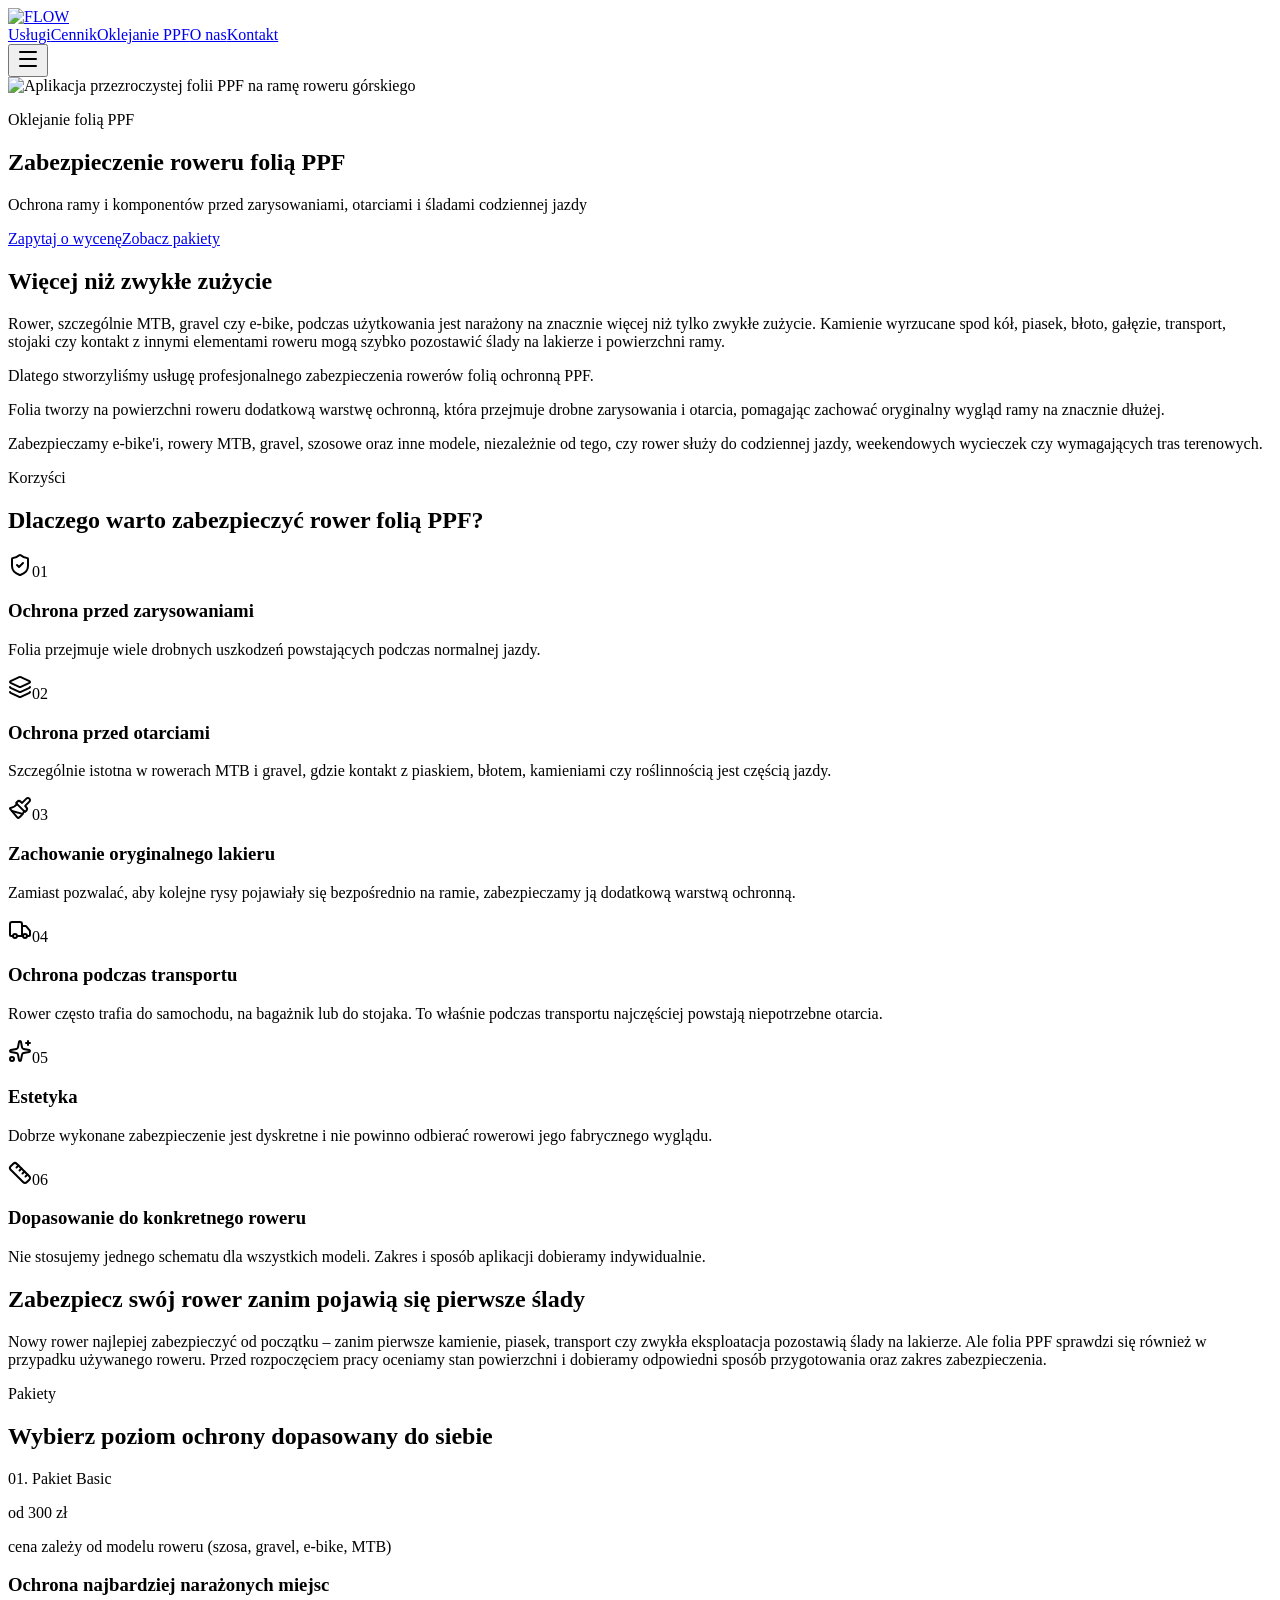
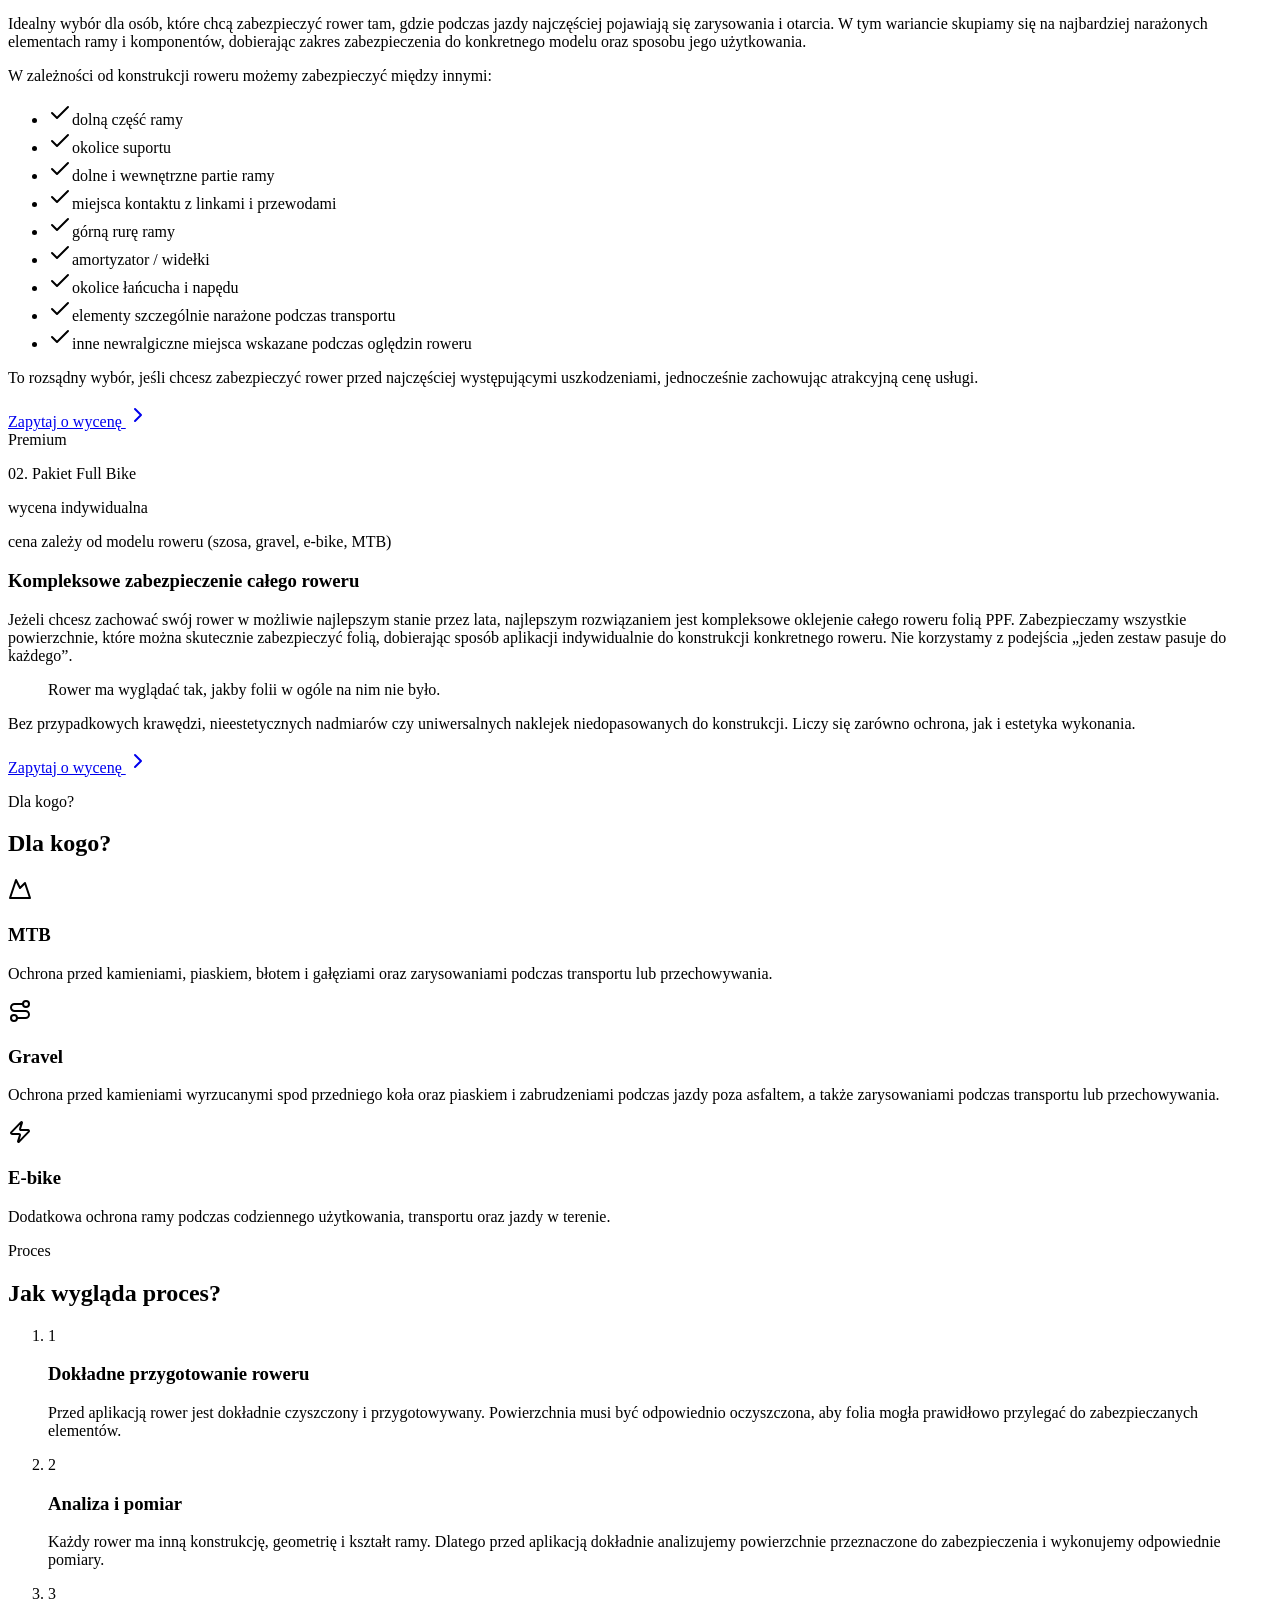
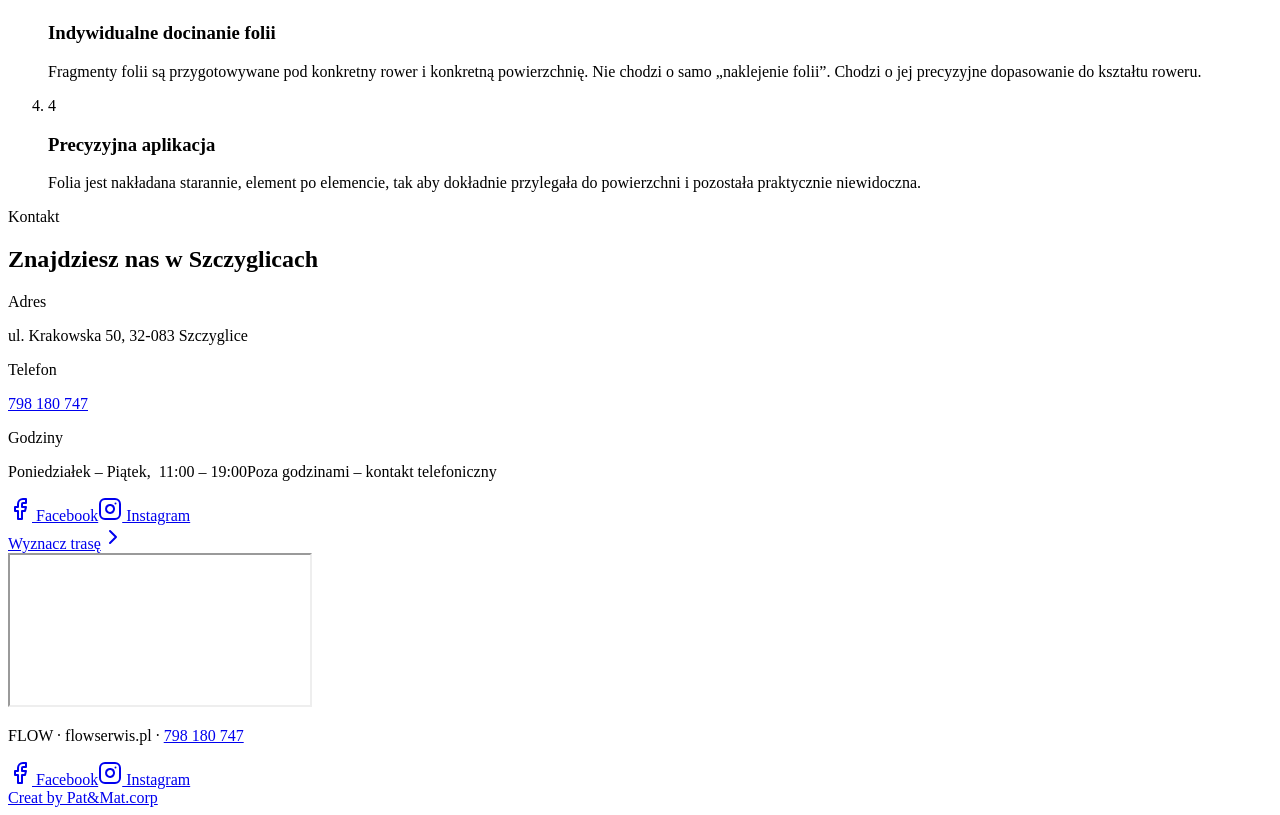
==== commit fed60b13: "Changes Co-authored-by: andrzejadamus011-stack <320700593+andrzejadamus011-stack@users.noreply.githu" ====
--- a/deploy/oklejanie-ppf.html
+++ b/deploy/oklejanie-ppf.html
@@ -20,8 +20,8 @@
 <link rel="stylesheet" href="/styles.css">
 </head>
 <body>
-<div class="bike-pro theme-bike min-h-screen scroll-smooth bg-pro-bg text-pro-text"><header class="sticky top-0 z-30 border-b border-pro-line bg-pro-bg/95 backdrop-blur-xl"><div class="h-1 brand-bg"></div><nav class="mx-auto flex min-h-22 max-w-6xl items-center justify-between gap-5 px-6 py-2 md:min-h-30 md:py-3"><a aria-label="FLOW – strona główna" class="shrink-0" href="/"><img alt="FLOW" width="1389" height="784" class="h-16 w-auto drop-shadow-lg md:h-24" src="/assets/images/flow-logo.png"></a><div class="hidden items-center gap-7 text-[13px] font-semibold uppercase lg:flex"><a href="/rowery.html#uslugi" class="border-b border-transparent py-2 text-pro-muted transition hover:border-pro-accent hover:text-pro-text">Usługi</a><a href="/rowery.html#cennik" class="border-b border-transparent py-2 text-pro-muted transition hover:border-pro-accent hover:text-pro-text">Cennik</a><a href="/rowery.html#zlec-serwis" class="inline-flex items-center justify-center gap-2 whitespace-nowrap text-sm font-medium cursor-pointer transition-colors focus-visible:outline-none focus-visible:ring-1 focus-visible:ring-ring disabled:pointer-events-none disabled:opacity-50 disabled:cursor-not-allowed [&amp;_svg]:pointer-events-none [&amp;_svg]:size-4 [&amp;_svg]:shrink-0 bg-primary hover:bg-primary/90 h-9 py-2 brand-bg rounded-sm border border-pro-accent px-5 text-primary-foreground shadow-none hover:brightness-110">Zleć serwis</a><a href="/rowery.html#o-nas" class="border-b border-transparent py-2 text-pro-muted transition hover:border-pro-accent hover:text-pro-text">O nas</a><a href="/rowery.html#kontakt" class="border-b border-transparent py-2 text-pro-muted transition hover:border-pro-accent hover:text-pro-text">Kontakt</a></div><button class="inline-flex items-center justify-center gap-2 whitespace-nowrap text-sm font-medium cursor-pointer transition-colors focus-visible:outline-none focus-visible:ring-1 focus-visible:ring-ring disabled:pointer-events-none disabled:opacity-50 disabled:cursor-not-allowed [&amp;_svg]:pointer-events-none [&amp;_svg]:size-4 [&amp;_svg]:shrink-0 border shadow-sm hover:bg-accent hover:text-accent-foreground h-9 w-9 rounded-sm border-pro-line bg-pro-panel text-pro-text lg:hidden" type="button" aria-label="Otwórz menu" aria-expanded="false"><svg xmlns="http://www.w3.org/2000/svg" width="24" height="24" viewBox="0 0 24 24" fill="none" stroke="currentColor" stroke-width="2" stroke-linecap="round" stroke-linejoin="round" class="lucide lucide-menu" aria-hidden="true"><path d="M4 5h16"></path><path d="M4 12h16"></path><path d="M4 19h16"></path></svg></button></nav><div id="mobile-menu" hidden class="border-t border-pro-line bg-pro-bg px-6 py-4 lg:hidden"><div class="mx-auto flex max-w-6xl flex-col gap-1"><a href="/rowery.html#uslugi" class="border-b border-pro-line px-3 py-3 text-sm font-semibold uppercase text-pro-muted transition hover:text-pro-text">Usługi</a><a href="/rowery.html#cennik" class="border-b border-pro-line px-3 py-3 text-sm font-semibold uppercase text-pro-muted transition hover:text-pro-text">Cennik</a><a href="/rowery.html#zlec-serwis" class="brand-bg mt-2 rounded-sm border border-pro-accent px-4 py-3 text-center text-sm font-semibold uppercase text-primary-foreground">Zleć serwis</a><a href="/rowery.html#o-nas" class="border-b border-pro-line px-3 py-3 text-sm font-semibold uppercase text-pro-muted transition hover:text-pro-text">O nas</a><a href="/rowery.html#kontakt" class="border-b border-pro-line px-3 py-3 text-sm font-semibold uppercase text-pro-muted transition hover:text-pro-text">Kontakt</a></div></div></header><section class="relative min-h-[620px] overflow-hidden border-b border-pro-line md:min-h-[720px]"><img alt="Aplikacja przezroczystej folii PPF na ramę roweru górskiego" width="1600" height="1056" class="absolute inset-0 h-full w-full object-cover object-[60%_center] transition-transform duration-700 hover:scale-[1.025]" src="/assets/images/hero-ppf.jpg"><div class="absolute inset-0 bg-gradient-to-r from-pro-bg via-pro-bg/85 to-pro-bg/10"></div><div class="absolute inset-0 bg-gradient-to-t from-pro-bg/70 via-transparent to-transparent"></div><div class="relative mx-auto flex min-h-[620px] max-w-6xl items-center px-6 py-16 md:min-h-[720px]"><div class="flow-in max-w-2xl"><p class="eyebrow brand-text flex items-center gap-3 before:h-px before:w-10 before:bg-bike">Oklejanie folią PPF</p><h1 class="mt-5 max-w-xl text-5xl leading-[0.95] sm:text-6xl md:text-7xl">Zabezpieczenie roweru folią PPF</h1><p class="mt-6 max-w-lg text-[15px] leading-relaxed text-pro-muted">Ochrona ramy i komponentów przed zarysowaniami, otarciami i śladami codziennej jazdy</p><div class="mt-8 flex flex-wrap gap-3"><a href="#zlec-serwis" class="inline-flex items-center justify-center gap-2 whitespace-nowrap text-sm font-medium cursor-pointer transition-colors focus-visible:outline-none focus-visible:ring-1 focus-visible:ring-ring disabled:pointer-events-none disabled:opacity-50 disabled:cursor-not-allowed [&amp;_svg]:pointer-events-none [&amp;_svg]:size-4 [&amp;_svg]:shrink-0 bg-primary hover:bg-primary/90 brand-bg h-auto rounded-sm border border-pro-accent px-6 py-3 text-primary-foreground shadow-none hover:brightness-110">Zapytaj o wycenę</a><a href="#pakiety" class="inline-flex items-center justify-center gap-2 whitespace-nowrap text-sm font-medium cursor-pointer transition-colors focus-visible:outline-none focus-visible:ring-1 focus-visible:ring-ring disabled:pointer-events-none disabled:opacity-50 disabled:cursor-not-allowed [&amp;_svg]:pointer-events-none [&amp;_svg]:size-4 [&amp;_svg]:shrink-0 border h-auto rounded-sm border-pro-line bg-pro-bg/60 px-6 py-3 text-pro-text shadow-none hover:border-pro-accent hover:bg-pro-panel hover:text-pro-text">Zobacz pakiety</a></div></div></div></section><section class="border-b border-pro-line bg-pro-panel"><div class="mx-auto grid max-w-6xl gap-8 px-6 py-14 md:grid-cols-[0.8fr_1.2fr] md:py-18"><h2 class="text-3xl sm:text-4xl">Więcej niż zwykłe zużycie</h2><div class="space-y-4 text-[15px] leading-relaxed text-pro-muted"><p>Rower, szczególnie MTB, gravel czy e-bike, podczas użytkowania jest narażony na znacznie więcej niż tylko zwykłe zużycie. Kamienie wyrzucane spod kół, piasek, błoto, gałęzie, transport, stojaki czy kontakt z innymi elementami roweru mogą szybko pozostawić ślady na lakierze i powierzchni ramy.</p><p class="text-pro-text">Dlatego stworzyliśmy usługę profesjonalnego zabezpieczenia rowerów folią ochronną PPF.</p><p>Folia tworzy na powierzchni roweru dodatkową warstwę ochronną, która przejmuje drobne zarysowania i otarcia, pomagając zachować oryginalny wygląd ramy na znacznie dłużej.</p><p>Zabezpieczamy e-bike'i, rowery MTB, gravel, szosowe oraz inne modele, niezależnie od tego, czy rower służy do codziennej jazdy, weekendowych wycieczek czy wymagających tras terenowych.</p></div></div></section><section class="pro-grid mx-auto max-w-6xl px-6 py-14 md:py-18"><p class="eyebrow brand-text">Korzyści</p><h2 class="mt-3 text-3xl sm:text-4xl">Dlaczego warto zabezpieczyć rower folią PPF?</h2><div class="mt-10 grid gap-5 md:grid-cols-2 lg:grid-cols-3"><div class="pro-card-glow group flex flex-col border border-pro-line bg-pro-panel p-6"><div class="flex items-center justify-between"><span class="flex size-11 items-center justify-center rounded-sm border border-pro-line bg-pro-raised text-pro-accent transition group-hover:border-pro-accent group-hover:bg-pro-accent group-hover:text-primary-foreground"><svg xmlns="http://www.w3.org/2000/svg" width="24" height="24" viewBox="0 0 24 24" fill="none" stroke="currentColor" stroke-width="2" stroke-linecap="round" stroke-linejoin="round" class="lucide lucide-shield-check size-5" aria-hidden="true"><path d="M20 13c0 5-3.5 7.5-7.66 8.95a1 1 0 0 1-.67-.01C7.5 20.5 4 18 4 13V6a1 1 0 0 1 1-1c2 0 4.5-1.2 6.24-2.72a1.17 1.17 0 0 1 1.52 0C14.51 3.81 17 5 19 5a1 1 0 0 1 1 1z"></path><path d="m9 12 2 2 4-4"></path></svg></span><span class="display text-xl text-pro-accent">01</span></div><h3 class="mt-6 text-lg">Ochrona przed zarysowaniami</h3><p class="mt-3 text-[14px] leading-relaxed text-pro-muted">Folia przejmuje wiele drobnych uszkodzeń powstających podczas normalnej jazdy.</p></div><div class="pro-card-glow group flex flex-col border border-pro-line bg-pro-panel p-6"><div class="flex items-center justify-between"><span class="flex size-11 items-center justify-center rounded-sm border border-pro-line bg-pro-raised text-pro-accent transition group-hover:border-pro-accent group-hover:bg-pro-accent group-hover:text-primary-foreground"><svg xmlns="http://www.w3.org/2000/svg" width="24" height="24" viewBox="0 0 24 24" fill="none" stroke="currentColor" stroke-width="2" stroke-linecap="round" stroke-linejoin="round" class="lucide lucide-layers size-5" aria-hidden="true"><path d="M12.83 2.18a2 2 0 0 0-1.66 0L2.6 6.08a1 1 0 0 0 0 1.83l8.58 3.91a2 2 0 0 0 1.66 0l8.58-3.9a1 1 0 0 0 0-1.83z"></path><path d="M2 12a1 1 0 0 0 .58.91l8.6 3.91a2 2 0 0 0 1.65 0l8.58-3.9A1 1 0 0 0 22 12"></path><path d="M2 17a1 1 0 0 0 .58.91l8.6 3.91a2 2 0 0 0 1.65 0l8.58-3.9A1 1 0 0 0 22 17"></path></svg></span><span class="display text-xl text-pro-accent">02</span></div><h3 class="mt-6 text-lg">Ochrona przed otarciami</h3><p class="mt-3 text-[14px] leading-relaxed text-pro-muted">Szczególnie istotna w rowerach MTB i gravel, gdzie kontakt z piaskiem, błotem, kamieniami czy roślinnością jest częścią jazdy.</p></div><div class="pro-card-glow group flex flex-col border border-pro-line bg-pro-panel p-6"><div class="flex items-center justify-between"><span class="flex size-11 items-center justify-center rounded-sm border border-pro-line bg-pro-raised text-pro-accent transition group-hover:border-pro-accent group-hover:bg-pro-accent group-hover:text-primary-foreground"><svg xmlns="http://www.w3.org/2000/svg" width="24" height="24" viewBox="0 0 24 24" fill="none" stroke="currentColor" stroke-width="2" stroke-linecap="round" stroke-linejoin="round" class="lucide lucide-paintbrush size-5" aria-hidden="true"><path d="m14.622 17.897-10.68-2.913"></path><path d="M18.376 2.622a1 1 0 1 1 3.002 3.002L17.36 9.643a.5.5 0 0 0 0 .707l.944.944a2.41 2.41 0 0 1 0 3.408l-.944.944a.5.5 0 0 1-.707 0L8.354 7.348a.5.5 0 0 1 0-.707l.944-.944a2.41 2.41 0 0 1 3.408 0l.944.944a.5.5 0 0 0 .707 0z"></path><path d="M9 8c-1.804 2.71-3.97 3.46-6.583 3.948a.507.507 0 0 0-.302.819l7.32 8.883a1 1 0 0 0 1.185.204C12.735 20.405 16 16.792 16 15"></path></svg></span><span class="display text-xl text-pro-accent">03</span></div><h3 class="mt-6 text-lg">Zachowanie oryginalnego lakieru</h3><p class="mt-3 text-[14px] leading-relaxed text-pro-muted">Zamiast pozwalać, aby kolejne rysy pojawiały się bezpośrednio na ramie, zabezpieczamy ją dodatkową warstwą ochronną.</p></div><div class="pro-card-glow group flex flex-col border border-pro-line bg-pro-panel p-6"><div class="flex items-center justify-between"><span class="flex size-11 items-center justify-center rounded-sm border border-pro-line bg-pro-raised text-pro-accent transition group-hover:border-pro-accent group-hover:bg-pro-accent group-hover:text-primary-foreground"><svg xmlns="http://www.w3.org/2000/svg" width="24" height="24" viewBox="0 0 24 24" fill="none" stroke="currentColor" stroke-width="2" stroke-linecap="round" stroke-linejoin="round" class="lucide lucide-truck size-5" aria-hidden="true"><path d="M14 18V6a2 2 0 0 0-2-2H4a2 2 0 0 0-2 2v11a1 1 0 0 0 1 1h2"></path><path d="M15 18H9"></path><path d="M19 18h2a1 1 0 0 0 1-1v-3.65a1 1 0 0 0-.22-.624l-3.48-4.35A1 1 0 0 0 17.52 8H14"></path><circle cx="17" cy="18" r="2"></circle><circle cx="7" cy="18" r="2"></circle></svg></span><span class="display text-xl text-pro-accent">04</span></div><h3 class="mt-6 text-lg">Ochrona podczas transportu</h3><p class="mt-3 text-[14px] leading-relaxed text-pro-muted">Rower często trafia do samochodu, na bagażnik lub do stojaka. To właśnie podczas transportu najczęściej powstają niepotrzebne otarcia.</p></div><div class="pro-card-glow group flex flex-col border border-pro-line bg-pro-panel p-6"><div class="flex items-center justify-between"><span class="flex size-11 items-center justify-center rounded-sm border border-pro-line bg-pro-raised text-pro-accent transition group-hover:border-pro-accent group-hover:bg-pro-accent group-hover:text-primary-foreground"><svg xmlns="http://www.w3.org/2000/svg" width="24" height="24" viewBox="0 0 24 24" fill="none" stroke="currentColor" stroke-width="2" stroke-linecap="round" stroke-linejoin="round" class="lucide lucide-sparkles size-5" aria-hidden="true"><path d="M11.017 2.814a1 1 0 0 1 1.966 0l1.051 5.558a2 2 0 0 0 1.594 1.594l5.558 1.051a1 1 0 0 1 0 1.966l-5.558 1.051a2 2 0 0 0-1.594 1.594l-1.051 5.558a1 1 0 0 1-1.966 0l-1.051-5.558a2 2 0 0 0-1.594-1.594l-5.558-1.051a1 1 0 0 1 0-1.966l5.558-1.051a2 2 0 0 0 1.594-1.594z"></path><path d="M20 2v4"></path><path d="M22 4h-4"></path><circle cx="4" cy="20" r="2"></circle></svg></span><span class="display text-xl text-pro-accent">05</span></div><h3 class="mt-6 text-lg">Estetyka</h3><p class="mt-3 text-[14px] leading-relaxed text-pro-muted">Dobrze wykonane zabezpieczenie jest dyskretne i nie powinno odbierać rowerowi jego fabrycznego wyglądu.</p></div><div class="pro-card-glow group flex flex-col border border-pro-line bg-pro-panel p-6"><div class="flex items-center justify-between"><span class="flex size-11 items-center justify-center rounded-sm border border-pro-line bg-pro-raised text-pro-accent transition group-hover:border-pro-accent group-hover:bg-pro-accent group-hover:text-primary-foreground"><svg xmlns="http://www.w3.org/2000/svg" width="24" height="24" viewBox="0 0 24 24" fill="none" stroke="currentColor" stroke-width="2" stroke-linecap="round" stroke-linejoin="round" class="lucide lucide-ruler size-5" aria-hidden="true"><path d="M21.3 15.3a2.4 2.4 0 0 1 0 3.4l-2.6 2.6a2.4 2.4 0 0 1-3.4 0L2.7 8.7a2.41 2.41 0 0 1 0-3.4l2.6-2.6a2.41 2.41 0 0 1 3.4 0Z"></path><path d="m14.5 12.5 2-2"></path><path d="m11.5 9.5 2-2"></path><path d="m8.5 6.5 2-2"></path><path d="m17.5 15.5 2-2"></path></svg></span><span class="display text-xl text-pro-accent">06</span></div><h3 class="mt-6 text-lg">Dopasowanie do konkretnego roweru</h3><p class="mt-3 text-[14px] leading-relaxed text-pro-muted">Nie stosujemy jednego schematu dla wszystkich modeli. Zakres i sposób aplikacji dobieramy indywidualnie.</p></div></div></section><section class="brand-bg text-primary-foreground"><div class="mx-auto max-w-6xl px-6 py-14 md:py-18"><h2 class="max-w-3xl text-3xl sm:text-5xl">Zabezpiecz swój rower zanim pojawią się pierwsze ślady</h2><p class="mt-5 max-w-3xl text-[15px] leading-relaxed opacity-90">Nowy rower najlepiej zabezpieczyć od początku – zanim pierwsze kamienie, piasek, transport czy zwykła eksploatacja pozostawią ślady na lakierze. Ale folia PPF sprawdzi się również w przypadku używanego roweru. Przed rozpoczęciem pracy oceniamy stan powierzchni i dobieramy odpowiedni sposób przygotowania oraz zakres zabezpieczenia.</p></div></section><section id="pakiety" class="mx-auto max-w-6xl scroll-mt-32 px-6 py-14 md:py-18"><p class="eyebrow brand-text">Pakiety</p><h2 class="mt-3 text-3xl sm:text-4xl">Wybierz poziom ochrony dopasowany do siebie</h2><div class="mt-10 grid gap-6 lg:grid-cols-2"><article class="pro-card-glow flex flex-col border border-pro-line bg-pro-panel p-7 md:p-9"><p class="display text-lg text-pro-accent">01. Pakiet Basic</p><p class="display mt-3 text-4xl text-pro-text">od 300 zł</p><p class="mt-1 text-[12px] text-pro-muted">cena zależy od modelu roweru (szosa, gravel, e-bike, MTB)</p><h3 class="mt-6 text-xl">Ochrona najbardziej narażonych miejsc</h3><p class="mt-3 text-[14px] leading-relaxed text-pro-muted">Idealny wybór dla osób, które chcą zabezpieczyć rower tam, gdzie podczas jazdy najczęściej pojawiają się zarysowania i otarcia. W tym wariancie skupiamy się na najbardziej narażonych elementach ramy i komponentów, dobierając zakres zabezpieczenia do konkretnego modelu oraz sposobu jego użytkowania.</p><p class="mt-5 text-[14px] font-medium">W zależności od konstrukcji roweru możemy zabezpieczyć między innymi:</p><ul class="mt-3 space-y-2 text-[14px]"><li class="flex gap-2"><svg xmlns="http://www.w3.org/2000/svg" width="24" height="24" viewBox="0 0 24 24" fill="none" stroke="currentColor" stroke-width="2" stroke-linecap="round" stroke-linejoin="round" class="lucide lucide-check mt-0.5 size-4 shrink-0 text-pro-accent" aria-hidden="true"><path d="M20 6 9 17l-5-5"></path></svg>dolną część ramy</li><li class="flex gap-2"><svg xmlns="http://www.w3.org/2000/svg" width="24" height="24" viewBox="0 0 24 24" fill="none" stroke="currentColor" stroke-width="2" stroke-linecap="round" stroke-linejoin="round" class="lucide lucide-check mt-0.5 size-4 shrink-0 text-pro-accent" aria-hidden="true"><path d="M20 6 9 17l-5-5"></path></svg>okolice suportu</li><li class="flex gap-2"><svg xmlns="http://www.w3.org/2000/svg" width="24" height="24" viewBox="0 0 24 24" fill="none" stroke="currentColor" stroke-width="2" stroke-linecap="round" stroke-linejoin="round" class="lucide lucide-check mt-0.5 size-4 shrink-0 text-pro-accent" aria-hidden="true"><path d="M20 6 9 17l-5-5"></path></svg>dolne i wewnętrzne partie ramy</li><li class="flex gap-2"><svg xmlns="http://www.w3.org/2000/svg" width="24" height="24" viewBox="0 0 24 24" fill="none" stroke="currentColor" stroke-width="2" stroke-linecap="round" stroke-linejoin="round" class="lucide lucide-check mt-0.5 size-4 shrink-0 text-pro-accent" aria-hidden="true"><path d="M20 6 9 17l-5-5"></path></svg>miejsca kontaktu z linkami i przewodami</li><li class="flex gap-2"><svg xmlns="http://www.w3.org/2000/svg" width="24" height="24" viewBox="0 0 24 24" fill="none" stroke="currentColor" stroke-width="2" stroke-linecap="round" stroke-linejoin="round" class="lucide lucide-check mt-0.5 size-4 shrink-0 text-pro-accent" aria-hidden="true"><path d="M20 6 9 17l-5-5"></path></svg>górną rurę ramy</li><li class="flex gap-2"><svg xmlns="http://www.w3.org/2000/svg" width="24" height="24" viewBox="0 0 24 24" fill="none" stroke="currentColor" stroke-width="2" stroke-linecap="round" stroke-linejoin="round" class="lucide lucide-check mt-0.5 size-4 shrink-0 text-pro-accent" aria-hidden="true"><path d="M20 6 9 17l-5-5"></path></svg>amortyzator / widełki</li><li class="flex gap-2"><svg xmlns="http://www.w3.org/2000/svg" width="24" height="24" viewBox="0 0 24 24" fill="none" stroke="currentColor" stroke-width="2" stroke-linecap="round" stroke-linejoin="round" class="lucide lucide-check mt-0.5 size-4 shrink-0 text-pro-accent" aria-hidden="true"><path d="M20 6 9 17l-5-5"></path></svg>okolice łańcucha i napędu</li><li class="flex gap-2"><svg xmlns="http://www.w3.org/2000/svg" width="24" height="24" viewBox="0 0 24 24" fill="none" stroke="currentColor" stroke-width="2" stroke-linecap="round" stroke-linejoin="round" class="lucide lucide-check mt-0.5 size-4 shrink-0 text-pro-accent" aria-hidden="true"><path d="M20 6 9 17l-5-5"></path></svg>elementy szczególnie narażone podczas transportu</li><li class="flex gap-2"><svg xmlns="http://www.w3.org/2000/svg" width="24" height="24" viewBox="0 0 24 24" fill="none" stroke="currentColor" stroke-width="2" stroke-linecap="round" stroke-linejoin="round" class="lucide lucide-check mt-0.5 size-4 shrink-0 text-pro-accent" aria-hidden="true"><path d="M20 6 9 17l-5-5"></path></svg>inne newralgiczne miejsca wskazane podczas oględzin roweru</li></ul><p class="mt-5 flex-1 text-[14px] leading-relaxed text-pro-muted">To rozsądny wybór, jeśli chcesz zabezpieczyć rower przed najczęściej występującymi uszkodzeniami, jednocześnie zachowując atrakcyjną cenę usługi.</p><button class="inline-flex items-center justify-center gap-2 whitespace-nowrap text-sm font-medium cursor-pointer transition-colors focus-visible:outline-none focus-visible:ring-1 focus-visible:ring-ring disabled:pointer-events-none disabled:opacity-50 disabled:cursor-not-allowed [&amp;_svg]:pointer-events-none [&amp;_svg]:size-4 [&amp;_svg]:shrink-0 bg-primary hover:bg-primary/90 brand-bg h-auto rounded-sm border border-pro-accent px-6 py-3 text-primary-foreground shadow-none hover:brightness-110 mt-7 w-full sm:w-fit" type="button">Zapytaj o wycenę <svg xmlns="http://www.w3.org/2000/svg" width="24" height="24" viewBox="0 0 24 24" fill="none" stroke="currentColor" stroke-width="2" stroke-linecap="round" stroke-linejoin="round" class="lucide lucide-chevron-right" aria-hidden="true"><path d="m9 18 6-6-6-6"></path></svg></button></article><article class="pro-card-glow relative flex flex-col border-2 border-pro-accent bg-pro-raised p-7 shadow-[0_24px_60px_-30px_var(--pro-accent)] md:p-9"><span class="brand-bg absolute -top-3 right-6 rounded-sm px-3 py-1 text-[11px] font-semibold uppercase tracking-wider text-primary-foreground">Premium</span><p class="display text-lg text-pro-accent">02. Pakiet Full Bike</p><p class="display mt-3 text-4xl text-pro-text">wycena indywidualna</p><p class="mt-1 text-[12px] text-pro-muted">cena zależy od modelu roweru (szosa, gravel, e-bike, MTB)</p><h3 class="mt-6 text-xl">Kompleksowe zabezpieczenie całego roweru</h3><p class="mt-3 text-[14px] leading-relaxed text-pro-muted">Jeżeli chcesz zachować swój rower w możliwie najlepszym stanie przez lata, najlepszym rozwiązaniem jest kompleksowe oklejenie całego roweru folią PPF. Zabezpieczamy wszystkie powierzchnie, które można skutecznie zabezpieczyć folią, dobierając sposób aplikacji indywidualnie do konstrukcji konkretnego roweru. Nie korzystamy z podejścia „jeden zestaw pasuje do każdego”.</p><blockquote class="display mt-7 border-l-4 border-pro-accent pl-5 text-2xl leading-tight text-pro-text sm:text-3xl">Rower ma wyglądać tak, jakby folii w ogóle na nim nie było.</blockquote><p class="mt-5 flex-1 text-[14px] leading-relaxed text-pro-muted">Bez przypadkowych krawędzi, nieestetycznych nadmiarów czy uniwersalnych naklejek niedopasowanych do konstrukcji. Liczy się zarówno ochrona, jak i estetyka wykonania.</p><button class="inline-flex items-center justify-center gap-2 whitespace-nowrap text-sm font-medium cursor-pointer transition-colors focus-visible:outline-none focus-visible:ring-1 focus-visible:ring-ring disabled:pointer-events-none disabled:opacity-50 disabled:cursor-not-allowed [&amp;_svg]:pointer-events-none [&amp;_svg]:size-4 [&amp;_svg]:shrink-0 bg-primary hover:bg-primary/90 brand-bg h-auto rounded-sm border border-pro-accent px-6 py-3 text-primary-foreground shadow-none hover:brightness-110 mt-7 w-full sm:w-fit" type="button">Zapytaj o wycenę <svg xmlns="http://www.w3.org/2000/svg" width="24" height="24" viewBox="0 0 24 24" fill="none" stroke="currentColor" stroke-width="2" stroke-linecap="round" stroke-linejoin="round" class="lucide lucide-chevron-right" aria-hidden="true"><path d="m9 18 6-6-6-6"></path></svg></button></article></div></section><section class="border-y border-pro-line bg-pro-panel"><div class="mx-auto max-w-6xl px-6 py-14 md:py-18"><p class="eyebrow brand-text">Dla kogo?</p><h2 class="mt-3 text-3xl sm:text-4xl">Dla kogo?</h2><div class="mt-10 grid gap-5 md:grid-cols-3"><div class="pro-card-glow group border border-pro-line bg-pro-bg p-6"><span class="flex size-11 items-center justify-center rounded-sm border border-pro-line bg-pro-raised text-pro-accent transition group-hover:border-pro-accent group-hover:bg-pro-accent group-hover:text-primary-foreground"><svg xmlns="http://www.w3.org/2000/svg" width="24" height="24" viewBox="0 0 24 24" fill="none" stroke="currentColor" stroke-width="2" stroke-linecap="round" stroke-linejoin="round" class="lucide lucide-mountain size-5" aria-hidden="true"><path d="m8 3 4 8 5-5 5 15H2L8 3z"></path></svg></span><h3 class="mt-6 text-xl">MTB</h3><p class="mt-3 text-[14px] leading-relaxed text-pro-muted">Ochrona przed kamieniami, piaskiem, błotem i gałęziami oraz zarysowaniami podczas transportu lub przechowywania.</p></div><div class="pro-card-glow group border border-pro-line bg-pro-bg p-6"><span class="flex size-11 items-center justify-center rounded-sm border border-pro-line bg-pro-raised text-pro-accent transition group-hover:border-pro-accent group-hover:bg-pro-accent group-hover:text-primary-foreground"><svg xmlns="http://www.w3.org/2000/svg" width="24" height="24" viewBox="0 0 24 24" fill="none" stroke="currentColor" stroke-width="2" stroke-linecap="round" stroke-linejoin="round" class="lucide lucide-route size-5" aria-hidden="true"><circle cx="6" cy="19" r="3"></circle><path d="M9 19h8.5a3.5 3.5 0 0 0 0-7h-11a3.5 3.5 0 0 1 0-7H15"></path><circle cx="18" cy="5" r="3"></circle></svg></span><h3 class="mt-6 text-xl">Gravel</h3><p class="mt-3 text-[14px] leading-relaxed text-pro-muted">Ochrona przed kamieniami wyrzucanymi spod przedniego koła oraz piaskiem i zabrudzeniami podczas jazdy poza asfaltem, a także zarysowaniami podczas transportu lub przechowywania.</p></div><div class="pro-card-glow group border border-pro-line bg-pro-bg p-6"><span class="flex size-11 items-center justify-center rounded-sm border border-pro-line bg-pro-raised text-pro-accent transition group-hover:border-pro-accent group-hover:bg-pro-accent group-hover:text-primary-foreground"><svg xmlns="http://www.w3.org/2000/svg" width="24" height="24" viewBox="0 0 24 24" fill="none" stroke="currentColor" stroke-width="2" stroke-linecap="round" stroke-linejoin="round" class="lucide lucide-zap size-5" aria-hidden="true"><path d="M4 14a1 1 0 0 1-.78-1.63l9.9-10.2a.5.5 0 0 1 .86.46l-1.92 6.02A1 1 0 0 0 13 10h7a1 1 0 0 1 .78 1.63l-9.9 10.2a.5.5 0 0 1-.86-.46l1.92-6.02A1 1 0 0 0 11 14z"></path></svg></span><h3 class="mt-6 text-xl">E-bike</h3><p class="mt-3 text-[14px] leading-relaxed text-pro-muted">Dodatkowa ochrona ramy podczas codziennego użytkowania, transportu oraz jazdy w terenie.</p></div></div></div></section><section class="pro-grid mx-auto max-w-6xl px-6 py-14 md:py-18"><p class="eyebrow brand-text">Proces</p><h2 class="mt-3 text-3xl sm:text-4xl">Jak wygląda proces?</h2><ol class="relative mt-10 grid gap-8 lg:grid-cols-4 lg:gap-6"><div class="absolute bottom-0 left-5 top-0 w-px bg-pro-line lg:bottom-auto lg:left-0 lg:right-0 lg:top-5 lg:h-px lg:w-auto" aria-hidden="true"></div><li class="relative pl-16 lg:pl-0 lg:pt-16"><span class="brand-bg display absolute left-0 top-0 flex size-10 items-center justify-center rounded-sm text-lg text-primary-foreground">1</span><h3 class="text-lg">Dokładne przygotowanie roweru</h3><p class="mt-3 text-[14px] leading-relaxed text-pro-muted">Przed aplikacją rower jest dokładnie czyszczony i przygotowywany. Powierzchnia musi być odpowiednio oczyszczona, aby folia mogła prawidłowo przylegać do zabezpieczanych elementów.</p></li><li class="relative pl-16 lg:pl-0 lg:pt-16"><span class="brand-bg display absolute left-0 top-0 flex size-10 items-center justify-center rounded-sm text-lg text-primary-foreground">2</span><h3 class="text-lg">Analiza i pomiar</h3><p class="mt-3 text-[14px] leading-relaxed text-pro-muted">Każdy rower ma inną konstrukcję, geometrię i kształt ramy. Dlatego przed aplikacją dokładnie analizujemy powierzchnie przeznaczone do zabezpieczenia i wykonujemy odpowiednie pomiary.</p></li><li class="relative pl-16 lg:pl-0 lg:pt-16"><span class="brand-bg display absolute left-0 top-0 flex size-10 items-center justify-center rounded-sm text-lg text-primary-foreground">3</span><h3 class="text-lg">Indywidualne docinanie folii</h3><p class="mt-3 text-[14px] leading-relaxed text-pro-muted">Fragmenty folii są przygotowywane pod konkretny rower i konkretną powierzchnię. Nie chodzi o samo „naklejenie folii”. Chodzi o jej precyzyjne dopasowanie do kształtu roweru.</p></li><li class="relative pl-16 lg:pl-0 lg:pt-16"><span class="brand-bg display absolute left-0 top-0 flex size-10 items-center justify-center rounded-sm text-lg text-primary-foreground">4</span><h3 class="text-lg">Precyzyjna aplikacja</h3><p class="mt-3 text-[14px] leading-relaxed text-pro-muted">Folia jest nakładana starannie, element po elemencie, tak aby dokładnie przylegała do powierzchni i pozostała praktycznie niewidoczna.</p></li></ol></section><section id="zlec-serwis" class="pro-grid mx-auto max-w-6xl scroll-mt-32 px-6 py-14 md:py-18"><div class="grid gap-12 lg:grid-cols-[1.25fr_0.75fr]"><div><p class="eyebrow">Zapytaj o wycenę</p><h2 class="mt-3 text-3xl sm:text-4xl">Wycena oklejania folią PPF</h2><form class="mt-8 grid gap-5 sm:grid-cols-2"><label class="grid gap-2 text-sm font-medium">Imię<input class="flex w-full border px-3 py-1 text-base shadow-sm transition-colors file:border-0 file:bg-transparent file:text-sm file:font-medium file:text-foreground placeholder:text-muted-foreground focus-visible:outline-none focus-visible:ring-1 disabled:cursor-not-allowed disabled:opacity-50 md:text-sm h-11 rounded-sm border-pro-line bg-pro-panel text-pro-text focus-visible:ring-pro-accent" required="" maxlength="80" autocomplete="name" name="name"></label><label class="grid gap-2 text-sm font-medium">Telefon<input class="flex w-full border px-3 py-1 text-base shadow-sm transition-colors file:border-0 file:bg-transparent file:text-sm file:font-medium file:text-foreground placeholder:text-muted-foreground focus-visible:outline-none focus-visible:ring-1 disabled:cursor-not-allowed disabled:opacity-50 md:text-sm h-11 rounded-sm border-pro-line bg-pro-panel text-pro-text focus-visible:ring-pro-accent" required="" maxlength="30" autocomplete="tel" type="tel" name="phone"></label><label class="grid gap-2 text-sm font-medium">Typ roweru<select name="bikeType" required="" class="h-11 w-full rounded-sm border border-pro-line bg-pro-panel px-3 text-sm text-pro-text outline-none focus:ring-1 focus:ring-pro-accent"><option value="" disabled="" selected="">Wybierz typ roweru</option><option value="MTB">MTB</option><option value="enduro">enduro</option><option value="gravel">gravel</option><option value="szosa">szosa</option><option value="e-bike">e-bike</option><option value="miejski">miejski</option><option value="inny">inny</option></select></label><label class="grid gap-2 text-sm font-medium">Preferowany termin<input class="flex w-full border px-3 py-1 text-base shadow-sm transition-colors file:border-0 file:bg-transparent file:text-sm file:font-medium file:text-foreground placeholder:text-muted-foreground focus-visible:outline-none focus-visible:ring-1 disabled:cursor-not-allowed disabled:opacity-50 md:text-sm h-11 rounded-sm border-pro-line bg-pro-panel text-pro-text focus-visible:ring-pro-accent" required="" type="date" name="preferredDate"></label><label class="grid gap-2 text-sm font-medium sm:col-span-2">Opis usterki / zakres usługi<textarea class="flex min-h-[60px] w-full border px-3 py-2 text-base shadow-sm placeholder:text-muted-foreground focus-visible:outline-none focus-visible:ring-1 disabled:cursor-not-allowed disabled:opacity-50 md:text-sm rounded-sm border-pro-line bg-pro-panel text-pro-text focus-visible:ring-pro-accent" id="service-description" name="description" required="" maxlength="1200" rows="6"></textarea></label><button class="inline-flex items-center justify-center gap-2 whitespace-nowrap text-sm font-medium cursor-pointer transition-colors focus-visible:outline-none focus-visible:ring-1 focus-visible:ring-ring disabled:pointer-events-none disabled:opacity-50 disabled:cursor-not-allowed [&amp;_svg]:pointer-events-none [&amp;_svg]:size-4 [&amp;_svg]:shrink-0 bg-primary hover:bg-primary/90 py-2 brand-bg h-11 rounded-sm border border-pro-accent px-6 text-primary-foreground shadow-none hover:brightness-110 sm:w-fit" type="submit">Wyślij zgłoszenie<svg xmlns="http://www.w3.org/2000/svg" width="24" height="24" viewBox="0 0 24 24" fill="none" stroke="currentColor" stroke-width="2" stroke-linecap="round" stroke-linejoin="round" class="lucide lucide-chevron-right" aria-hidden="true"><path d="m9 18 6-6-6-6"></path></svg></button></form></div><aside class="border-l-4 border-pro-accent pl-7 lg:mt-20"><p class="eyebrow">Wolisz porozmawiać?</p><p class="mt-4 text-[14px] leading-relaxed text-pro-muted">Zadzwoń i ustal zakres prac oraz dogodny termin bezpośrednio z serwisem.</p><div class="mt-6 flex flex-col gap-3"><a href="tel:+48794978787" class="brand-text inline-flex items-center gap-3 text-2xl font-bold transition hover:brightness-110"><svg xmlns="http://www.w3.org/2000/svg" width="24" height="24" viewBox="0 0 24 24" fill="none" stroke="currentColor" stroke-width="2" stroke-linecap="round" stroke-linejoin="round" class="lucide lucide-phone size-6" aria-hidden="true"><path d="M13.832 16.568a1 1 0 0 0 1.213-.303l.355-.465A2 2 0 0 1 17 15h3a2 2 0 0 1 2 2v3a2 2 0 0 1-2 2A18 18 0 0 1 2 4a2 2 0 0 1 2-2h3a2 2 0 0 1 2 2v3a2 2 0 0 1-.8 1.6l-.468.351a1 1 0 0 0-.292 1.233 14 14 0 0 0 6.392 6.384"></path></svg>794 978 787</a><a href="tel:+48664993492" class="brand-text inline-flex items-center gap-3 text-2xl font-bold transition hover:brightness-110"><svg xmlns="http://www.w3.org/2000/svg" width="24" height="24" viewBox="0 0 24 24" fill="none" stroke="currentColor" stroke-width="2" stroke-linecap="round" stroke-linejoin="round" class="lucide lucide-phone size-6" aria-hidden="true"><path d="M13.832 16.568a1 1 0 0 0 1.213-.303l.355-.465A2 2 0 0 1 17 15h3a2 2 0 0 1 2 2v3a2 2 0 0 1-2 2A18 18 0 0 1 2 4a2 2 0 0 1 2-2h3a2 2 0 0 1 2 2v3a2 2 0 0 1-.8 1.6l-.468.351a1 1 0 0 0-.292 1.233 14 14 0 0 0 6.392 6.384"></path></svg>664 993 492</a></div></aside></div></section><section id="kontakt" class="scroll-mt-32 border-t border-pro-line bg-pro-panel"><div class="mx-auto max-w-6xl px-6 py-14 md:py-18"><div class="grid gap-8 md:grid-cols-[0.7fr_1.3fr] md:items-end"><div><p class="eyebrow">Kontakt</p><h2 class="mt-3 text-3xl sm:text-4xl">Znajdziesz nas w Szczyglicach</h2></div><div class="grid gap-6 sm:grid-cols-3"><div><p class="eyebrow">Adres</p><p class="mt-2 text-[14px] text-pro-muted">ul. Krakowska 50, 32-083 Szczyglice</p></div><div><p class="eyebrow">Telefon</p><div class="mt-2 flex flex-col gap-1"><a href="tel:+48794978787" class="brand-text text-[15px] font-medium transition hover:brightness-110">794 978 787</a><a href="tel:+48664993492" class="brand-text text-[15px] font-medium transition hover:brightness-110">664 993 492</a></div></div><div><p class="eyebrow">Godziny</p><p class="mt-2 text-[14px] text-pro-muted">Poniedziałek – Piątek,&nbsp;
-11:00 – 19:00<span class="mt-1 block text-[12px]">Poza godzinami – kontakt telefoniczny</span></p></div></div></div><div class="mt-8 flex justify-end"><a href="https://www.google.com/maps/dir/?api=1&amp;destination=ul.+Krakowska+50,+Szczyglice" target="_blank" rel="noreferrer" class="inline-flex items-center justify-center gap-2 whitespace-nowrap text-sm font-medium cursor-pointer transition-colors focus-visible:outline-none focus-visible:ring-1 focus-visible:ring-ring disabled:pointer-events-none disabled:opacity-50 disabled:cursor-not-allowed [&amp;_svg]:pointer-events-none [&amp;_svg]:size-4 [&amp;_svg]:shrink-0 border h-9 px-4 py-2 rounded-sm border-pro-line bg-pro-raised text-pro-text shadow-none hover:border-pro-accent hover:bg-pro-accent hover:text-primary-foreground">Wyznacz trasę<svg xmlns="http://www.w3.org/2000/svg" width="24" height="24" viewBox="0 0 24 24" fill="none" stroke="currentColor" stroke-width="2" stroke-linecap="round" stroke-linejoin="round" class="lucide lucide-chevron-right" aria-hidden="true"><path d="m9 18 6-6-6-6"></path></svg></a></div><div class="mt-5 overflow-hidden rounded-sm border border-pro-line bg-pro-bg p-1 transition hover:border-pro-accent"><iframe title="Mapa – FLOW Szczyglice" src="https://www.google.com/maps?q=ul.+Krakowska+50,+Szczyglice&amp;output=embed" class="h-[400px] w-full border-0" loading="lazy"></iframe></div></div></section><footer class="border-t border-pro-line bg-pro-bg text-pro-text"><div class="mx-auto flex max-w-6xl flex-col items-center justify-center gap-2 px-6 py-8 text-[13px] text-pro-muted sm:flex-row sm:justify-between"><p>FLOW · flowserwis.pl · 794 978 787 · 664 993 492</p><a href="https://www.instagram.com/patandmat.corp/" target="_blank" rel="noopener noreferrer" class="transition-colors hover:text-pro-accent">Creat by Pat&amp;Mat.corp</a></div></footer></div>
+<!--$--><div class="bike-pro theme-bike min-h-screen scroll-smooth bg-pro-bg text-pro-text"><header class="sticky top-0 z-30 border-b border-pro-line bg-pro-bg/95 backdrop-blur-xl"><div class="h-1 brand-bg"></div><nav class="mx-auto flex min-h-22 max-w-6xl items-center justify-between gap-5 px-6 py-2 md:min-h-30 md:py-3"><a aria-label="FLOW – strona główna" class="shrink-0" href="/"><img src="/assets/images/flow-logo.png" alt="FLOW" width="1389" height="784" class="h-16 w-auto drop-shadow-lg md:h-24"></a><div class="hidden items-center gap-7 text-[13px] font-semibold uppercase lg:flex"><a href="/rowery.html#uslugi" class="border-b border-transparent py-2 text-pro-muted transition hover:border-pro-accent hover:text-pro-text">Usługi</a><a href="/rowery.html#cennik" class="border-b border-transparent py-2 text-pro-muted transition hover:border-pro-accent hover:text-pro-text">Cennik</a><a class="inline-flex items-center justify-center gap-2 whitespace-nowrap text-sm font-medium cursor-pointer transition-colors focus-visible:outline-none focus-visible:ring-1 focus-visible:ring-ring disabled:pointer-events-none disabled:opacity-50 disabled:cursor-not-allowed [&amp;_svg]:pointer-events-none [&amp;_svg]:size-4 [&amp;_svg]:shrink-0 bg-primary hover:bg-primary/90 h-9 py-2 brand-bg rounded-sm border border-pro-accent px-5 text-primary-foreground shadow-none hover:brightness-110 active" href="/oklejanie-ppf.html" data-status="active" aria-current="page">Oklejanie PPF</a><a href="/rowery.html#o-nas" class="border-b border-transparent py-2 text-pro-muted transition hover:border-pro-accent hover:text-pro-text">O nas</a><a href="/rowery.html#kontakt" class="border-b border-transparent py-2 text-pro-muted transition hover:border-pro-accent hover:text-pro-text">Kontakt</a></div><button class="inline-flex items-center justify-center gap-2 whitespace-nowrap text-sm font-medium cursor-pointer transition-colors focus-visible:outline-none focus-visible:ring-1 focus-visible:ring-ring disabled:pointer-events-none disabled:opacity-50 disabled:cursor-not-allowed [&amp;_svg]:pointer-events-none [&amp;_svg]:size-4 [&amp;_svg]:shrink-0 border shadow-sm hover:bg-accent hover:text-accent-foreground h-9 w-9 rounded-sm border-pro-line bg-pro-panel text-pro-text lg:hidden" type="button" aria-label="Otwórz menu" aria-expanded="false"><svg xmlns="http://www.w3.org/2000/svg" width="24" height="24" viewBox="0 0 24 24" fill="none" stroke="currentColor" stroke-width="2" stroke-linecap="round" stroke-linejoin="round" class="lucide lucide-menu" aria-hidden="true"><path d="M4 5h16"></path><path d="M4 12h16"></path><path d="M4 19h16"></path></svg></button></nav><div id="mobile-menu" hidden class="border-t border-pro-line bg-pro-bg px-6 py-4 lg:hidden"><div class="mx-auto flex max-w-6xl flex-col gap-1"><a href="/rowery.html#uslugi" class="border-b border-pro-line px-3 py-3 text-sm font-semibold uppercase text-pro-muted transition hover:text-pro-text">Usługi</a><a href="/rowery.html#cennik" class="border-b border-pro-line px-3 py-3 text-sm font-semibold uppercase text-pro-muted transition hover:text-pro-text">Cennik</a><a class="inline-flex items-center justify-center gap-2 whitespace-nowrap text-sm font-medium cursor-pointer transition-colors focus-visible:outline-none focus-visible:ring-1 focus-visible:ring-ring disabled:pointer-events-none disabled:opacity-50 disabled:cursor-not-allowed [&amp;_svg]:pointer-events-none [&amp;_svg]:size-4 [&amp;_svg]:shrink-0 bg-primary shadow hover:bg-primary/90 h-9 px-4 py-2 brand-bg mt-2 rounded-sm text-primary-foreground" href="/oklejanie-ppf.html">Oklejanie PPF</a><a href="/rowery.html#o-nas" class="border-b border-pro-line px-3 py-3 text-sm font-semibold uppercase text-pro-muted transition hover:text-pro-text">O nas</a><a href="/rowery.html#kontakt" class="border-b border-pro-line px-3 py-3 text-sm font-semibold uppercase text-pro-muted transition hover:text-pro-text">Kontakt</a></div></div></header><section class="relative min-h-[620px] overflow-hidden border-b border-pro-line md:min-h-[720px]"><img src="/assets/images/hero-ppf.jpg" alt="Aplikacja przezroczystej folii PPF na ramę roweru górskiego" width="1600" height="1056" class="absolute inset-0 h-full w-full object-cover object-[60%_center] transition-transform duration-700 hover:scale-[1.025]"><div class="absolute inset-0 bg-gradient-to-r from-pro-bg via-pro-bg/85 to-pro-bg/10"></div><div class="absolute inset-0 bg-gradient-to-t from-pro-bg/70 via-transparent to-transparent"></div><div class="relative mx-auto flex min-h-[620px] max-w-6xl items-center px-6 py-16 md:min-h-[720px]"><div class="flow-in max-w-2xl"><p class="eyebrow brand-text flex items-center gap-3 before:h-px before:w-10 before:bg-bike">Oklejanie folią PPF</p><h1 class="mt-5 max-w-xl text-5xl leading-[0.95] sm:text-6xl md:text-7xl">Zabezpieczenie roweru folią PPF</h1><p class="mt-6 max-w-lg text-[15px] leading-relaxed text-pro-muted">Ochrona ramy i komponentów przed zarysowaniami, otarciami i śladami codziennej jazdy</p><div class="mt-8 flex flex-wrap gap-3"><a href="#kontakt" class="inline-flex items-center justify-center gap-2 whitespace-nowrap text-sm font-medium cursor-pointer transition-colors focus-visible:outline-none focus-visible:ring-1 focus-visible:ring-ring disabled:pointer-events-none disabled:opacity-50 disabled:cursor-not-allowed [&amp;_svg]:pointer-events-none [&amp;_svg]:size-4 [&amp;_svg]:shrink-0 bg-primary hover:bg-primary/90 brand-bg h-auto rounded-sm border border-pro-accent px-6 py-3 text-primary-foreground shadow-none hover:brightness-110">Zapytaj o wycenę</a><a href="#pakiety" class="inline-flex items-center justify-center gap-2 whitespace-nowrap text-sm font-medium cursor-pointer transition-colors focus-visible:outline-none focus-visible:ring-1 focus-visible:ring-ring disabled:pointer-events-none disabled:opacity-50 disabled:cursor-not-allowed [&amp;_svg]:pointer-events-none [&amp;_svg]:size-4 [&amp;_svg]:shrink-0 border h-auto rounded-sm border-pro-line bg-pro-bg/60 px-6 py-3 text-pro-text shadow-none hover:border-pro-accent hover:bg-pro-panel hover:text-pro-text">Zobacz pakiety</a></div></div></div></section><section class="border-b border-pro-line bg-pro-panel"><div class="mx-auto grid max-w-6xl gap-8 px-6 py-14 md:grid-cols-[0.8fr_1.2fr] md:py-18"><h2 class="text-3xl sm:text-4xl">Więcej niż zwykłe zużycie</h2><div class="space-y-4 text-[15px] leading-relaxed text-pro-muted"><p>Rower, szczególnie MTB, gravel czy e-bike, podczas użytkowania jest narażony na znacznie więcej niż tylko zwykłe zużycie. Kamienie wyrzucane spod kół, piasek, błoto, gałęzie, transport, stojaki czy kontakt z innymi elementami roweru mogą szybko pozostawić ślady na lakierze i powierzchni ramy.</p><p class="text-pro-text">Dlatego stworzyliśmy usługę profesjonalnego zabezpieczenia rowerów folią ochronną PPF.</p><p>Folia tworzy na powierzchni roweru dodatkową warstwę ochronną, która przejmuje drobne zarysowania i otarcia, pomagając zachować oryginalny wygląd ramy na znacznie dłużej.</p><p>Zabezpieczamy e-bike'i, rowery MTB, gravel, szosowe oraz inne modele, niezależnie od tego, czy rower służy do codziennej jazdy, weekendowych wycieczek czy wymagających tras terenowych.</p></div></div></section><section class="pro-grid mx-auto max-w-6xl px-6 py-14 md:py-18"><p class="eyebrow brand-text">Korzyści</p><h2 class="mt-3 text-3xl sm:text-4xl">Dlaczego warto zabezpieczyć rower folią PPF?</h2><div class="mt-10 grid gap-5 md:grid-cols-2 lg:grid-cols-3"><div class="pro-card-glow group flex flex-col border border-pro-line bg-pro-panel p-6"><div class="flex items-center justify-between"><span class="flex size-11 items-center justify-center rounded-sm border border-pro-line bg-pro-raised text-pro-accent transition group-hover:border-pro-accent group-hover:bg-pro-accent group-hover:text-primary-foreground"><svg xmlns="http://www.w3.org/2000/svg" width="24" height="24" viewBox="0 0 24 24" fill="none" stroke="currentColor" stroke-width="2" stroke-linecap="round" stroke-linejoin="round" class="lucide lucide-shield-check size-5" aria-hidden="true"><path d="M20 13c0 5-3.5 7.5-7.66 8.95a1 1 0 0 1-.67-.01C7.5 20.5 4 18 4 13V6a1 1 0 0 1 1-1c2 0 4.5-1.2 6.24-2.72a1.17 1.17 0 0 1 1.52 0C14.51 3.81 17 5 19 5a1 1 0 0 1 1 1z"></path><path d="m9 12 2 2 4-4"></path></svg></span><span class="display text-xl text-pro-accent">01</span></div><h3 class="mt-6 text-lg">Ochrona przed zarysowaniami</h3><p class="mt-3 text-[14px] leading-relaxed text-pro-muted">Folia przejmuje wiele drobnych uszkodzeń powstających podczas normalnej jazdy.</p></div><div class="pro-card-glow group flex flex-col border border-pro-line bg-pro-panel p-6"><div class="flex items-center justify-between"><span class="flex size-11 items-center justify-center rounded-sm border border-pro-line bg-pro-raised text-pro-accent transition group-hover:border-pro-accent group-hover:bg-pro-accent group-hover:text-primary-foreground"><svg xmlns="http://www.w3.org/2000/svg" width="24" height="24" viewBox="0 0 24 24" fill="none" stroke="currentColor" stroke-width="2" stroke-linecap="round" stroke-linejoin="round" class="lucide lucide-layers size-5" aria-hidden="true"><path d="M12.83 2.18a2 2 0 0 0-1.66 0L2.6 6.08a1 1 0 0 0 0 1.83l8.58 3.91a2 2 0 0 0 1.66 0l8.58-3.9a1 1 0 0 0 0-1.83z"></path><path d="M2 12a1 1 0 0 0 .58.91l8.6 3.91a2 2 0 0 0 1.65 0l8.58-3.9A1 1 0 0 0 22 12"></path><path d="M2 17a1 1 0 0 0 .58.91l8.6 3.91a2 2 0 0 0 1.65 0l8.58-3.9A1 1 0 0 0 22 17"></path></svg></span><span class="display text-xl text-pro-accent">02</span></div><h3 class="mt-6 text-lg">Ochrona przed otarciami</h3><p class="mt-3 text-[14px] leading-relaxed text-pro-muted">Szczególnie istotna w rowerach MTB i gravel, gdzie kontakt z piaskiem, błotem, kamieniami czy roślinnością jest częścią jazdy.</p></div><div class="pro-card-glow group flex flex-col border border-pro-line bg-pro-panel p-6"><div class="flex items-center justify-between"><span class="flex size-11 items-center justify-center rounded-sm border border-pro-line bg-pro-raised text-pro-accent transition group-hover:border-pro-accent group-hover:bg-pro-accent group-hover:text-primary-foreground"><svg xmlns="http://www.w3.org/2000/svg" width="24" height="24" viewBox="0 0 24 24" fill="none" stroke="currentColor" stroke-width="2" stroke-linecap="round" stroke-linejoin="round" class="lucide lucide-paintbrush size-5" aria-hidden="true"><path d="m14.622 17.897-10.68-2.913"></path><path d="M18.376 2.622a1 1 0 1 1 3.002 3.002L17.36 9.643a.5.5 0 0 0 0 .707l.944.944a2.41 2.41 0 0 1 0 3.408l-.944.944a.5.5 0 0 1-.707 0L8.354 7.348a.5.5 0 0 1 0-.707l.944-.944a2.41 2.41 0 0 1 3.408 0l.944.944a.5.5 0 0 0 .707 0z"></path><path d="M9 8c-1.804 2.71-3.97 3.46-6.583 3.948a.507.507 0 0 0-.302.819l7.32 8.883a1 1 0 0 0 1.185.204C12.735 20.405 16 16.792 16 15"></path></svg></span><span class="display text-xl text-pro-accent">03</span></div><h3 class="mt-6 text-lg">Zachowanie oryginalnego lakieru</h3><p class="mt-3 text-[14px] leading-relaxed text-pro-muted">Zamiast pozwalać, aby kolejne rysy pojawiały się bezpośrednio na ramie, zabezpieczamy ją dodatkową warstwą ochronną.</p></div><div class="pro-card-glow group flex flex-col border border-pro-line bg-pro-panel p-6"><div class="flex items-center justify-between"><span class="flex size-11 items-center justify-center rounded-sm border border-pro-line bg-pro-raised text-pro-accent transition group-hover:border-pro-accent group-hover:bg-pro-accent group-hover:text-primary-foreground"><svg xmlns="http://www.w3.org/2000/svg" width="24" height="24" viewBox="0 0 24 24" fill="none" stroke="currentColor" stroke-width="2" stroke-linecap="round" stroke-linejoin="round" class="lucide lucide-truck size-5" aria-hidden="true"><path d="M14 18V6a2 2 0 0 0-2-2H4a2 2 0 0 0-2 2v11a1 1 0 0 0 1 1h2"></path><path d="M15 18H9"></path><path d="M19 18h2a1 1 0 0 0 1-1v-3.65a1 1 0 0 0-.22-.624l-3.48-4.35A1 1 0 0 0 17.52 8H14"></path><circle cx="17" cy="18" r="2"></circle><circle cx="7" cy="18" r="2"></circle></svg></span><span class="display text-xl text-pro-accent">04</span></div><h3 class="mt-6 text-lg">Ochrona podczas transportu</h3><p class="mt-3 text-[14px] leading-relaxed text-pro-muted">Rower często trafia do samochodu, na bagażnik lub do stojaka. To właśnie podczas transportu najczęściej powstają niepotrzebne otarcia.</p></div><div class="pro-card-glow group flex flex-col border border-pro-line bg-pro-panel p-6"><div class="flex items-center justify-between"><span class="flex size-11 items-center justify-center rounded-sm border border-pro-line bg-pro-raised text-pro-accent transition group-hover:border-pro-accent group-hover:bg-pro-accent group-hover:text-primary-foreground"><svg xmlns="http://www.w3.org/2000/svg" width="24" height="24" viewBox="0 0 24 24" fill="none" stroke="currentColor" stroke-width="2" stroke-linecap="round" stroke-linejoin="round" class="lucide lucide-sparkles size-5" aria-hidden="true"><path d="M11.017 2.814a1 1 0 0 1 1.966 0l1.051 5.558a2 2 0 0 0 1.594 1.594l5.558 1.051a1 1 0 0 1 0 1.966l-5.558 1.051a2 2 0 0 0-1.594 1.594l-1.051 5.558a1 1 0 0 1-1.966 0l-1.051-5.558a2 2 0 0 0-1.594-1.594l-5.558-1.051a1 1 0 0 1 0-1.966l5.558-1.051a2 2 0 0 0 1.594-1.594z"></path><path d="M20 2v4"></path><path d="M22 4h-4"></path><circle cx="4" cy="20" r="2"></circle></svg></span><span class="display text-xl text-pro-accent">05</span></div><h3 class="mt-6 text-lg">Estetyka</h3><p class="mt-3 text-[14px] leading-relaxed text-pro-muted">Dobrze wykonane zabezpieczenie jest dyskretne i nie powinno odbierać rowerowi jego fabrycznego wyglądu.</p></div><div class="pro-card-glow group flex flex-col border border-pro-line bg-pro-panel p-6"><div class="flex items-center justify-between"><span class="flex size-11 items-center justify-center rounded-sm border border-pro-line bg-pro-raised text-pro-accent transition group-hover:border-pro-accent group-hover:bg-pro-accent group-hover:text-primary-foreground"><svg xmlns="http://www.w3.org/2000/svg" width="24" height="24" viewBox="0 0 24 24" fill="none" stroke="currentColor" stroke-width="2" stroke-linecap="round" stroke-linejoin="round" class="lucide lucide-ruler size-5" aria-hidden="true"><path d="M21.3 15.3a2.4 2.4 0 0 1 0 3.4l-2.6 2.6a2.4 2.4 0 0 1-3.4 0L2.7 8.7a2.41 2.41 0 0 1 0-3.4l2.6-2.6a2.41 2.41 0 0 1 3.4 0Z"></path><path d="m14.5 12.5 2-2"></path><path d="m11.5 9.5 2-2"></path><path d="m8.5 6.5 2-2"></path><path d="m17.5 15.5 2-2"></path></svg></span><span class="display text-xl text-pro-accent">06</span></div><h3 class="mt-6 text-lg">Dopasowanie do konkretnego roweru</h3><p class="mt-3 text-[14px] leading-relaxed text-pro-muted">Nie stosujemy jednego schematu dla wszystkich modeli. Zakres i sposób aplikacji dobieramy indywidualnie.</p></div></div></section><section class="brand-bg text-primary-foreground"><div class="mx-auto max-w-6xl px-6 py-14 md:py-18"><h2 class="max-w-3xl text-3xl sm:text-5xl">Zabezpiecz swój rower zanim pojawią się pierwsze ślady</h2><p class="mt-5 max-w-3xl text-[15px] leading-relaxed opacity-90">Nowy rower najlepiej zabezpieczyć od początku – zanim pierwsze kamienie, piasek, transport czy zwykła eksploatacja pozostawią ślady na lakierze. Ale folia PPF sprawdzi się również w przypadku używanego roweru. Przed rozpoczęciem pracy oceniamy stan powierzchni i dobieramy odpowiedni sposób przygotowania oraz zakres zabezpieczenia.</p></div></section><section id="pakiety" class="mx-auto max-w-6xl scroll-mt-32 px-6 py-14 md:py-18"><p class="eyebrow brand-text">Pakiety</p><h2 class="mt-3 text-3xl sm:text-4xl">Wybierz poziom ochrony dopasowany do siebie</h2><div class="mt-10 grid gap-6 lg:grid-cols-2"><article class="pro-card-glow flex flex-col border border-pro-line bg-pro-panel p-7 md:p-9"><p class="display text-lg text-pro-accent">01. Pakiet Basic</p><p class="display mt-3 text-4xl text-pro-text">od 300 zł</p><p class="mt-1 text-[12px] text-pro-muted">cena zależy od modelu roweru (szosa, gravel, e-bike, MTB)</p><h3 class="mt-6 text-xl">Ochrona najbardziej narażonych miejsc</h3><p class="mt-3 text-[14px] leading-relaxed text-pro-muted">Idealny wybór dla osób, które chcą zabezpieczyć rower tam, gdzie podczas jazdy najczęściej pojawiają się zarysowania i otarcia. W tym wariancie skupiamy się na najbardziej narażonych elementach ramy i komponentów, dobierając zakres zabezpieczenia do konkretnego modelu oraz sposobu jego użytkowania.</p><p class="mt-5 text-[14px] font-medium">W zależności od konstrukcji roweru możemy zabezpieczyć między innymi:</p><ul class="mt-3 space-y-2 text-[14px]"><li class="flex gap-2"><svg xmlns="http://www.w3.org/2000/svg" width="24" height="24" viewBox="0 0 24 24" fill="none" stroke="currentColor" stroke-width="2" stroke-linecap="round" stroke-linejoin="round" class="lucide lucide-check mt-0.5 size-4 shrink-0 text-pro-accent" aria-hidden="true"><path d="M20 6 9 17l-5-5"></path></svg>dolną część ramy</li><li class="flex gap-2"><svg xmlns="http://www.w3.org/2000/svg" width="24" height="24" viewBox="0 0 24 24" fill="none" stroke="currentColor" stroke-width="2" stroke-linecap="round" stroke-linejoin="round" class="lucide lucide-check mt-0.5 size-4 shrink-0 text-pro-accent" aria-hidden="true"><path d="M20 6 9 17l-5-5"></path></svg>okolice suportu</li><li class="flex gap-2"><svg xmlns="http://www.w3.org/2000/svg" width="24" height="24" viewBox="0 0 24 24" fill="none" stroke="currentColor" stroke-width="2" stroke-linecap="round" stroke-linejoin="round" class="lucide lucide-check mt-0.5 size-4 shrink-0 text-pro-accent" aria-hidden="true"><path d="M20 6 9 17l-5-5"></path></svg>dolne i wewnętrzne partie ramy</li><li class="flex gap-2"><svg xmlns="http://www.w3.org/2000/svg" width="24" height="24" viewBox="0 0 24 24" fill="none" stroke="currentColor" stroke-width="2" stroke-linecap="round" stroke-linejoin="round" class="lucide lucide-check mt-0.5 size-4 shrink-0 text-pro-accent" aria-hidden="true"><path d="M20 6 9 17l-5-5"></path></svg>miejsca kontaktu z linkami i przewodami</li><li class="flex gap-2"><svg xmlns="http://www.w3.org/2000/svg" width="24" height="24" viewBox="0 0 24 24" fill="none" stroke="currentColor" stroke-width="2" stroke-linecap="round" stroke-linejoin="round" class="lucide lucide-check mt-0.5 size-4 shrink-0 text-pro-accent" aria-hidden="true"><path d="M20 6 9 17l-5-5"></path></svg>górną rurę ramy</li><li class="flex gap-2"><svg xmlns="http://www.w3.org/2000/svg" width="24" height="24" viewBox="0 0 24 24" fill="none" stroke="currentColor" stroke-width="2" stroke-linecap="round" stroke-linejoin="round" class="lucide lucide-check mt-0.5 size-4 shrink-0 text-pro-accent" aria-hidden="true"><path d="M20 6 9 17l-5-5"></path></svg>amortyzator / widełki</li><li class="flex gap-2"><svg xmlns="http://www.w3.org/2000/svg" width="24" height="24" viewBox="0 0 24 24" fill="none" stroke="currentColor" stroke-width="2" stroke-linecap="round" stroke-linejoin="round" class="lucide lucide-check mt-0.5 size-4 shrink-0 text-pro-accent" aria-hidden="true"><path d="M20 6 9 17l-5-5"></path></svg>okolice łańcucha i napędu</li><li class="flex gap-2"><svg xmlns="http://www.w3.org/2000/svg" width="24" height="24" viewBox="0 0 24 24" fill="none" stroke="currentColor" stroke-width="2" stroke-linecap="round" stroke-linejoin="round" class="lucide lucide-check mt-0.5 size-4 shrink-0 text-pro-accent" aria-hidden="true"><path d="M20 6 9 17l-5-5"></path></svg>elementy szczególnie narażone podczas transportu</li><li class="flex gap-2"><svg xmlns="http://www.w3.org/2000/svg" width="24" height="24" viewBox="0 0 24 24" fill="none" stroke="currentColor" stroke-width="2" stroke-linecap="round" stroke-linejoin="round" class="lucide lucide-check mt-0.5 size-4 shrink-0 text-pro-accent" aria-hidden="true"><path d="M20 6 9 17l-5-5"></path></svg>inne newralgiczne miejsca wskazane podczas oględzin roweru</li></ul><p class="mt-5 flex-1 text-[14px] leading-relaxed text-pro-muted">To rozsądny wybór, jeśli chcesz zabezpieczyć rower przed najczęściej występującymi uszkodzeniami, jednocześnie zachowując atrakcyjną cenę usługi.</p><a href="#kontakt" class="inline-flex items-center justify-center gap-2 whitespace-nowrap text-sm font-medium cursor-pointer transition-colors focus-visible:outline-none focus-visible:ring-1 focus-visible:ring-ring disabled:pointer-events-none disabled:opacity-50 disabled:cursor-not-allowed [&amp;_svg]:pointer-events-none [&amp;_svg]:size-4 [&amp;_svg]:shrink-0 bg-primary hover:bg-primary/90 brand-bg h-auto rounded-sm border border-pro-accent px-6 py-3 text-primary-foreground shadow-none hover:brightness-110 mt-7 w-full sm:w-fit">Zapytaj o wycenę <svg xmlns="http://www.w3.org/2000/svg" width="24" height="24" viewBox="0 0 24 24" fill="none" stroke="currentColor" stroke-width="2" stroke-linecap="round" stroke-linejoin="round" class="lucide lucide-chevron-right" aria-hidden="true"><path d="m9 18 6-6-6-6"></path></svg></a></article><article class="pro-card-glow relative flex flex-col border-2 border-pro-accent bg-pro-raised p-7 shadow-[0_24px_60px_-30px_var(--pro-accent)] md:p-9"><span class="brand-bg absolute -top-3 right-6 rounded-sm px-3 py-1 text-[11px] font-semibold uppercase tracking-wider text-primary-foreground">Premium</span><p class="display text-lg text-pro-accent">02. Pakiet Full Bike</p><p class="display mt-3 text-4xl text-pro-text">wycena indywidualna</p><p class="mt-1 text-[12px] text-pro-muted">cena zależy od modelu roweru (szosa, gravel, e-bike, MTB)</p><h3 class="mt-6 text-xl">Kompleksowe zabezpieczenie całego roweru</h3><p class="mt-3 text-[14px] leading-relaxed text-pro-muted">Jeżeli chcesz zachować swój rower w możliwie najlepszym stanie przez lata, najlepszym rozwiązaniem jest kompleksowe oklejenie całego roweru folią PPF. Zabezpieczamy wszystkie powierzchnie, które można skutecznie zabezpieczyć folią, dobierając sposób aplikacji indywidualnie do konstrukcji konkretnego roweru. Nie korzystamy z podejścia „jeden zestaw pasuje do każdego”.</p><blockquote class="display mt-7 border-l-4 border-pro-accent pl-5 text-2xl leading-tight text-pro-text sm:text-3xl">Rower ma wyglądać tak, jakby folii w ogóle na nim nie było.</blockquote><p class="mt-5 flex-1 text-[14px] leading-relaxed text-pro-muted">Bez przypadkowych krawędzi, nieestetycznych nadmiarów czy uniwersalnych naklejek niedopasowanych do konstrukcji. Liczy się zarówno ochrona, jak i estetyka wykonania.</p><a href="#kontakt" class="inline-flex items-center justify-center gap-2 whitespace-nowrap text-sm font-medium cursor-pointer transition-colors focus-visible:outline-none focus-visible:ring-1 focus-visible:ring-ring disabled:pointer-events-none disabled:opacity-50 disabled:cursor-not-allowed [&amp;_svg]:pointer-events-none [&amp;_svg]:size-4 [&amp;_svg]:shrink-0 bg-primary hover:bg-primary/90 brand-bg h-auto rounded-sm border border-pro-accent px-6 py-3 text-primary-foreground shadow-none hover:brightness-110 mt-7 w-full sm:w-fit">Zapytaj o wycenę <svg xmlns="http://www.w3.org/2000/svg" width="24" height="24" viewBox="0 0 24 24" fill="none" stroke="currentColor" stroke-width="2" stroke-linecap="round" stroke-linejoin="round" class="lucide lucide-chevron-right" aria-hidden="true"><path d="m9 18 6-6-6-6"></path></svg></a></article></div></section><section class="border-y border-pro-line bg-pro-panel"><div class="mx-auto max-w-6xl px-6 py-14 md:py-18"><p class="eyebrow brand-text">Dla kogo?</p><h2 class="mt-3 text-3xl sm:text-4xl">Dla kogo?</h2><div class="mt-10 grid gap-5 md:grid-cols-3"><div class="pro-card-glow group border border-pro-line bg-pro-bg p-6"><span class="flex size-11 items-center justify-center rounded-sm border border-pro-line bg-pro-raised text-pro-accent transition group-hover:border-pro-accent group-hover:bg-pro-accent group-hover:text-primary-foreground"><svg xmlns="http://www.w3.org/2000/svg" width="24" height="24" viewBox="0 0 24 24" fill="none" stroke="currentColor" stroke-width="2" stroke-linecap="round" stroke-linejoin="round" class="lucide lucide-mountain size-5" aria-hidden="true"><path d="m8 3 4 8 5-5 5 15H2L8 3z"></path></svg></span><h3 class="mt-6 text-xl">MTB</h3><p class="mt-3 text-[14px] leading-relaxed text-pro-muted">Ochrona przed kamieniami, piaskiem, błotem i gałęziami oraz zarysowaniami podczas transportu lub przechowywania.</p></div><div class="pro-card-glow group border border-pro-line bg-pro-bg p-6"><span class="flex size-11 items-center justify-center rounded-sm border border-pro-line bg-pro-raised text-pro-accent transition group-hover:border-pro-accent group-hover:bg-pro-accent group-hover:text-primary-foreground"><svg xmlns="http://www.w3.org/2000/svg" width="24" height="24" viewBox="0 0 24 24" fill="none" stroke="currentColor" stroke-width="2" stroke-linecap="round" stroke-linejoin="round" class="lucide lucide-route size-5" aria-hidden="true"><circle cx="6" cy="19" r="3"></circle><path d="M9 19h8.5a3.5 3.5 0 0 0 0-7h-11a3.5 3.5 0 0 1 0-7H15"></path><circle cx="18" cy="5" r="3"></circle></svg></span><h3 class="mt-6 text-xl">Gravel</h3><p class="mt-3 text-[14px] leading-relaxed text-pro-muted">Ochrona przed kamieniami wyrzucanymi spod przedniego koła oraz piaskiem i zabrudzeniami podczas jazdy poza asfaltem, a także zarysowaniami podczas transportu lub przechowywania.</p></div><div class="pro-card-glow group border border-pro-line bg-pro-bg p-6"><span class="flex size-11 items-center justify-center rounded-sm border border-pro-line bg-pro-raised text-pro-accent transition group-hover:border-pro-accent group-hover:bg-pro-accent group-hover:text-primary-foreground"><svg xmlns="http://www.w3.org/2000/svg" width="24" height="24" viewBox="0 0 24 24" fill="none" stroke="currentColor" stroke-width="2" stroke-linecap="round" stroke-linejoin="round" class="lucide lucide-zap size-5" aria-hidden="true"><path d="M4 14a1 1 0 0 1-.78-1.63l9.9-10.2a.5.5 0 0 1 .86.46l-1.92 6.02A1 1 0 0 0 13 10h7a1 1 0 0 1 .78 1.63l-9.9 10.2a.5.5 0 0 1-.86-.46l1.92-6.02A1 1 0 0 0 11 14z"></path></svg></span><h3 class="mt-6 text-xl">E-bike</h3><p class="mt-3 text-[14px] leading-relaxed text-pro-muted">Dodatkowa ochrona ramy podczas codziennego użytkowania, transportu oraz jazdy w terenie.</p></div></div></div></section><section class="pro-grid mx-auto max-w-6xl px-6 py-14 md:py-18"><p class="eyebrow brand-text">Proces</p><h2 class="mt-3 text-3xl sm:text-4xl">Jak wygląda proces?</h2><ol class="relative mt-10 grid gap-8 lg:grid-cols-4 lg:gap-6"><div class="absolute bottom-0 left-5 top-0 w-px bg-pro-line lg:bottom-auto lg:left-0 lg:right-0 lg:top-5 lg:h-px lg:w-auto" aria-hidden="true"></div><li class="relative pl-16 lg:pl-0 lg:pt-16"><span class="brand-bg display absolute left-0 top-0 flex size-10 items-center justify-center rounded-sm text-lg text-primary-foreground">1</span><h3 class="text-lg">Dokładne przygotowanie roweru</h3><p class="mt-3 text-[14px] leading-relaxed text-pro-muted">Przed aplikacją rower jest dokładnie czyszczony i przygotowywany. Powierzchnia musi być odpowiednio oczyszczona, aby folia mogła prawidłowo przylegać do zabezpieczanych elementów.</p></li><li class="relative pl-16 lg:pl-0 lg:pt-16"><span class="brand-bg display absolute left-0 top-0 flex size-10 items-center justify-center rounded-sm text-lg text-primary-foreground">2</span><h3 class="text-lg">Analiza i pomiar</h3><p class="mt-3 text-[14px] leading-relaxed text-pro-muted">Każdy rower ma inną konstrukcję, geometrię i kształt ramy. Dlatego przed aplikacją dokładnie analizujemy powierzchnie przeznaczone do zabezpieczenia i wykonujemy odpowiednie pomiary.</p></li><li class="relative pl-16 lg:pl-0 lg:pt-16"><span class="brand-bg display absolute left-0 top-0 flex size-10 items-center justify-center rounded-sm text-lg text-primary-foreground">3</span><h3 class="text-lg">Indywidualne docinanie folii</h3><p class="mt-3 text-[14px] leading-relaxed text-pro-muted">Fragmenty folii są przygotowywane pod konkretny rower i konkretną powierzchnię. Nie chodzi o samo „naklejenie folii”. Chodzi o jej precyzyjne dopasowanie do kształtu roweru.</p></li><li class="relative pl-16 lg:pl-0 lg:pt-16"><span class="brand-bg display absolute left-0 top-0 flex size-10 items-center justify-center rounded-sm text-lg text-primary-foreground">4</span><h3 class="text-lg">Precyzyjna aplikacja</h3><p class="mt-3 text-[14px] leading-relaxed text-pro-muted">Folia jest nakładana starannie, element po elemencie, tak aby dokładnie przylegała do powierzchni i pozostała praktycznie niewidoczna.</p></li></ol></section><section id="kontakt" class="scroll-mt-32 border-t border-pro-line bg-pro-panel"><div class="mx-auto max-w-6xl px-6 py-14 md:py-18"><div class="grid gap-8 md:grid-cols-[0.7fr_1.3fr] md:items-end"><div><p class="eyebrow">Kontakt</p><h2 class="mt-3 text-3xl sm:text-4xl">Znajdziesz nas w Szczyglicach</h2></div><div class="grid gap-6 sm:grid-cols-3"><div><p class="eyebrow">Adres</p><p class="mt-2 text-[14px] text-pro-muted">ul. Krakowska 50, 32-083 Szczyglice</p></div><div><p class="eyebrow">Telefon</p><div class="mt-2 flex flex-col gap-1"><a href="tel:+48798180747" class="brand-text text-[15px] font-medium transition hover:brightness-110">798 180 747</a></div></div><div><p class="eyebrow">Godziny</p><p class="mt-2 text-[14px] text-pro-muted">Poniedziałek – Piątek,&nbsp;
+11:00 – 19:00<span class="mt-1 block text-[12px]">Poza godzinami – kontakt telefoniczny</span></p></div></div></div><div class="mt-8 flex flex-wrap items-center justify-between gap-5"><div class="flex items-center gap-4"><a href="https://www.facebook.com/profile.php?id=61595148867732" target="_blank" rel="noopener noreferrer" aria-label="FLOW na Facebooku" title="Facebook" class="brand-text inline-flex items-center gap-2 text-sm transition hover:opacity-80"><svg xmlns="http://www.w3.org/2000/svg" width="24" height="24" viewBox="0 0 24 24" fill="none" stroke="currentColor" stroke-width="2" stroke-linecap="round" stroke-linejoin="round" class="lucide lucide-facebook size-5" aria-hidden="true"><path d="M18 2h-3a5 5 0 0 0-5 5v3H7v4h3v8h4v-8h3l1-4h-4V7a1 1 0 0 1 1-1h3z"></path></svg> Facebook</a><a href="https://www.instagram.com/flowserwis?stkn=ajgxYXVoMzdnMnFq&amp;utm_source=qr" target="_blank" rel="noopener noreferrer" aria-label="FLOW na Instagramie" title="Instagram" class="brand-text inline-flex items-center gap-2 text-sm transition hover:opacity-80"><svg xmlns="http://www.w3.org/2000/svg" width="24" height="24" viewBox="0 0 24 24" fill="none" stroke="currentColor" stroke-width="2" stroke-linecap="round" stroke-linejoin="round" class="lucide lucide-instagram size-5" aria-hidden="true"><rect width="20" height="20" x="2" y="2" rx="5" ry="5"></rect><path d="M16 11.37A4 4 0 1 1 12.63 8 4 4 0 0 1 16 11.37z"></path><line x1="17.5" x2="17.51" y1="6.5" y2="6.5"></line></svg> Instagram</a></div><a href="https://www.google.com/maps/dir/?api=1&amp;destination=ul.+Krakowska+50,+Szczyglice" target="_blank" rel="noreferrer" class="inline-flex items-center justify-center gap-2 whitespace-nowrap text-sm font-medium cursor-pointer transition-colors focus-visible:outline-none focus-visible:ring-1 focus-visible:ring-ring disabled:pointer-events-none disabled:opacity-50 disabled:cursor-not-allowed [&amp;_svg]:pointer-events-none [&amp;_svg]:size-4 [&amp;_svg]:shrink-0 border h-9 px-4 py-2 rounded-sm border-pro-line bg-pro-raised text-pro-text shadow-none hover:border-pro-accent hover:bg-pro-accent hover:text-primary-foreground">Wyznacz trasę<svg xmlns="http://www.w3.org/2000/svg" width="24" height="24" viewBox="0 0 24 24" fill="none" stroke="currentColor" stroke-width="2" stroke-linecap="round" stroke-linejoin="round" class="lucide lucide-chevron-right" aria-hidden="true"><path d="m9 18 6-6-6-6"></path></svg></a></div><div class="mt-5 overflow-hidden rounded-sm border border-pro-line bg-pro-bg p-1 transition hover:border-pro-accent"><iframe title="Mapa – FLOW Szczyglice" src="https://www.google.com/maps?q=ul.+Krakowska+50,+Szczyglice&amp;output=embed" class="h-[400px] w-full border-0" loading="lazy"></iframe></div></div></section><footer class="border-t border-pro-line bg-pro-bg text-pro-text"><div class="mx-auto flex max-w-6xl flex-col items-center justify-center gap-2 px-6 py-8 text-[13px] text-pro-muted sm:flex-row sm:justify-between"><p>FLOW · <!-- -->flowserwis.pl<!-- --> · <a href="tel:+48798180747" class="hover:text-pro-accent">798 180 747</a></p><div class="flex items-center gap-4"><a href="https://www.facebook.com/profile.php?id=61595148867732" target="_blank" rel="noopener noreferrer" aria-label="FLOW na Facebooku" title="Facebook" class="brand-text inline-flex items-center gap-2 text-sm transition hover:opacity-80"><svg xmlns="http://www.w3.org/2000/svg" width="24" height="24" viewBox="0 0 24 24" fill="none" stroke="currentColor" stroke-width="2" stroke-linecap="round" stroke-linejoin="round" class="lucide lucide-facebook size-5" aria-hidden="true"><path d="M18 2h-3a5 5 0 0 0-5 5v3H7v4h3v8h4v-8h3l1-4h-4V7a1 1 0 0 1 1-1h3z"></path></svg> Facebook</a><a href="https://www.instagram.com/flowserwis?stkn=ajgxYXVoMzdnMnFq&amp;utm_source=qr" target="_blank" rel="noopener noreferrer" aria-label="FLOW na Instagramie" title="Instagram" class="brand-text inline-flex items-center gap-2 text-sm transition hover:opacity-80"><svg xmlns="http://www.w3.org/2000/svg" width="24" height="24" viewBox="0 0 24 24" fill="none" stroke="currentColor" stroke-width="2" stroke-linecap="round" stroke-linejoin="round" class="lucide lucide-instagram size-5" aria-hidden="true"><rect width="20" height="20" x="2" y="2" rx="5" ry="5"></rect><path d="M16 11.37A4 4 0 1 1 12.63 8 4 4 0 0 1 16 11.37z"></path><line x1="17.5" x2="17.51" y1="6.5" y2="6.5"></line></svg> Instagram</a></div><a href="https://www.instagram.com/patandmat.corp/" target="_blank" rel="noopener noreferrer" class="transition-colors hover:text-pro-accent">Creat by Pat&amp;Mat.corp</a></div></footer></div><!--/$-->
 <script src="/script.js" defer></script>
 </body>
 </html>
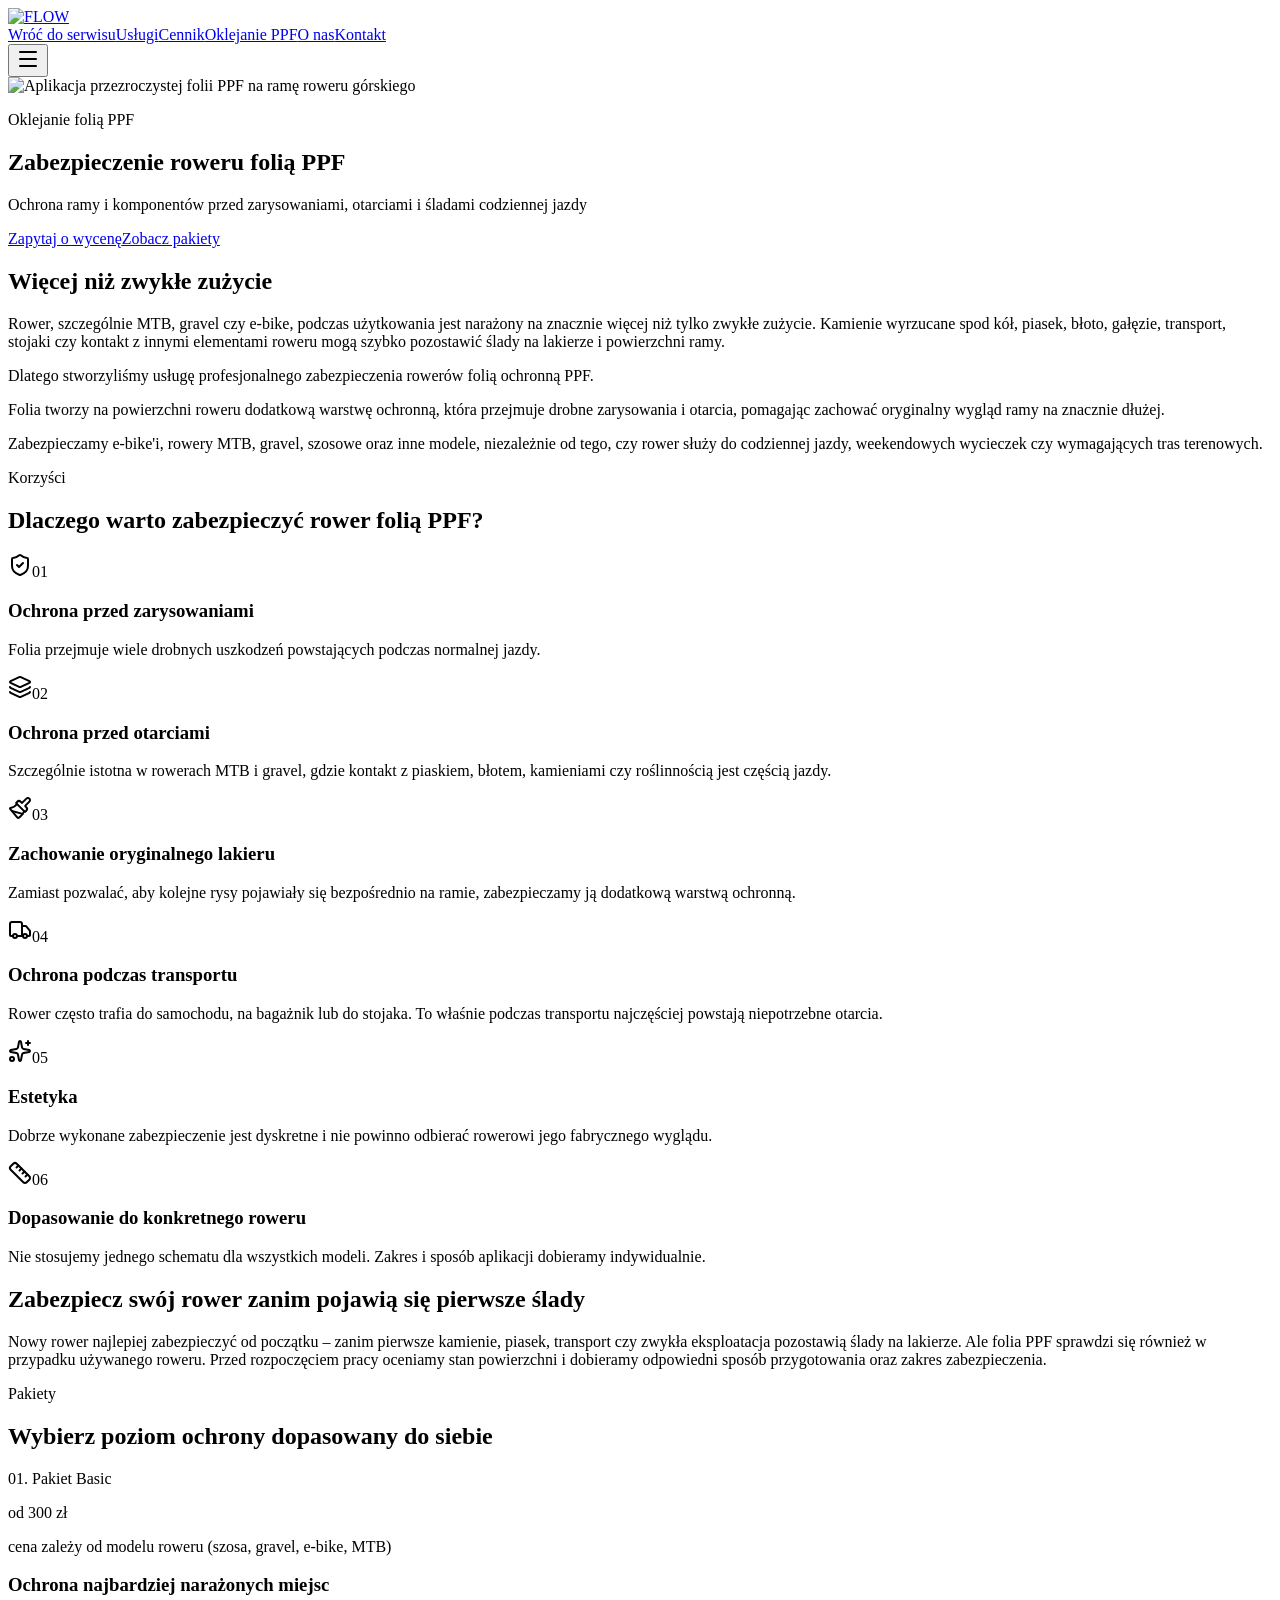
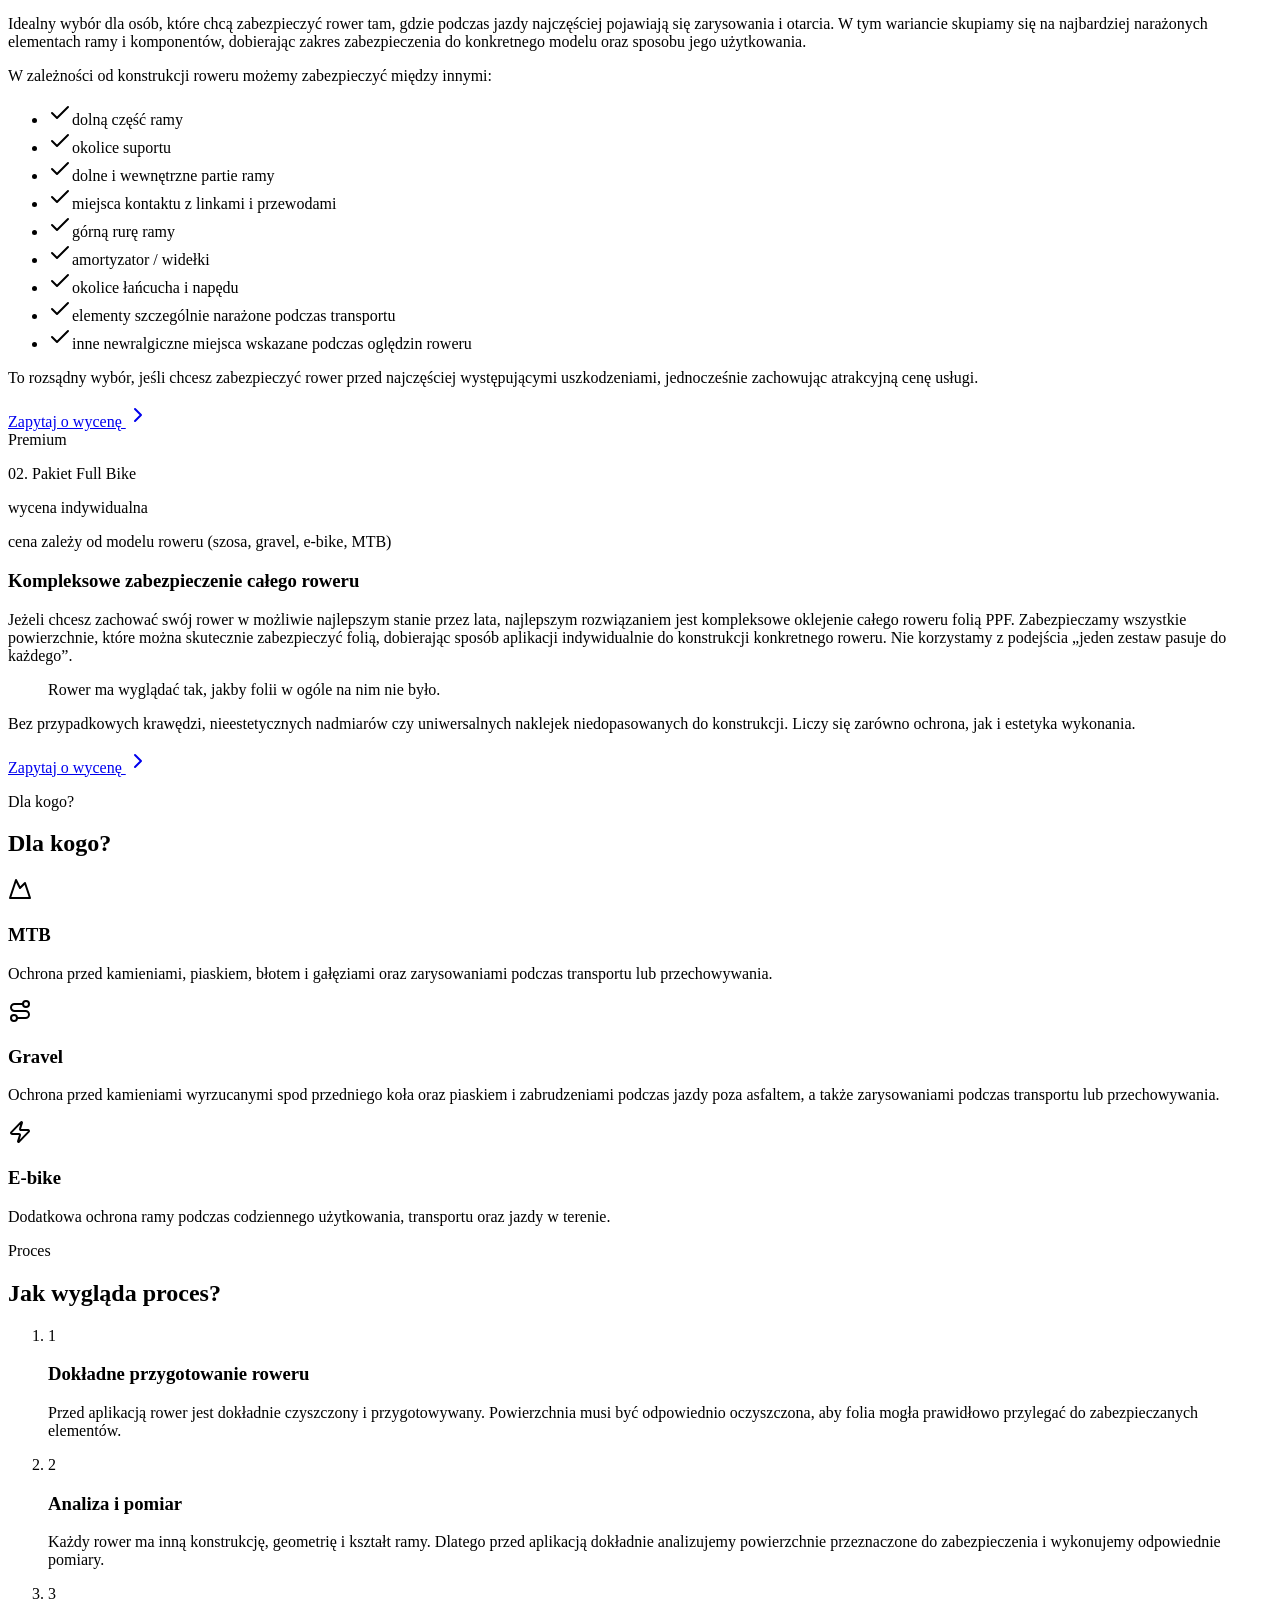
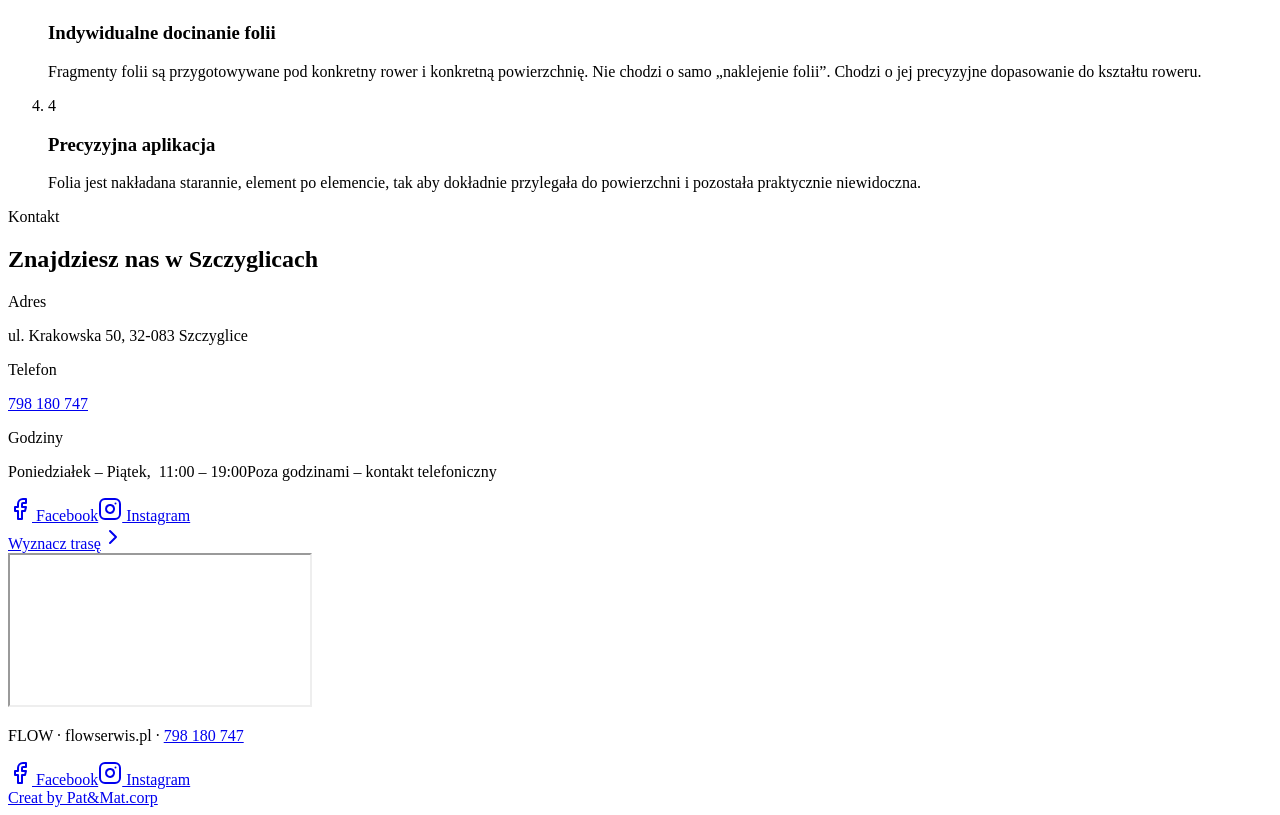
==== commit c909f57e: "Changes Co-authored-by: andrzejadamus011-stack <320700593+andrzejadamus011-stack@users.noreply.githu" ====
--- a/deploy/oklejanie-ppf.html
+++ b/deploy/oklejanie-ppf.html
@@ -20,8 +20,8 @@
 <link rel="stylesheet" href="/styles.css">
 </head>
 <body>
-<!--$--><div class="bike-pro theme-bike min-h-screen scroll-smooth bg-pro-bg text-pro-text"><header class="sticky top-0 z-30 border-b border-pro-line bg-pro-bg/95 backdrop-blur-xl"><div class="h-1 brand-bg"></div><nav class="mx-auto flex min-h-22 max-w-6xl items-center justify-between gap-5 px-6 py-2 md:min-h-30 md:py-3"><a aria-label="FLOW – strona główna" class="shrink-0" href="/"><img src="/assets/images/flow-logo.png" alt="FLOW" width="1389" height="784" class="h-16 w-auto drop-shadow-lg md:h-24"></a><div class="hidden items-center gap-7 text-[13px] font-semibold uppercase lg:flex"><a href="/rowery.html#uslugi" class="border-b border-transparent py-2 text-pro-muted transition hover:border-pro-accent hover:text-pro-text">Usługi</a><a href="/rowery.html#cennik" class="border-b border-transparent py-2 text-pro-muted transition hover:border-pro-accent hover:text-pro-text">Cennik</a><a class="inline-flex items-center justify-center gap-2 whitespace-nowrap text-sm font-medium cursor-pointer transition-colors focus-visible:outline-none focus-visible:ring-1 focus-visible:ring-ring disabled:pointer-events-none disabled:opacity-50 disabled:cursor-not-allowed [&amp;_svg]:pointer-events-none [&amp;_svg]:size-4 [&amp;_svg]:shrink-0 bg-primary hover:bg-primary/90 h-9 py-2 brand-bg rounded-sm border border-pro-accent px-5 text-primary-foreground shadow-none hover:brightness-110 active" href="/oklejanie-ppf.html" data-status="active" aria-current="page">Oklejanie PPF</a><a href="/rowery.html#o-nas" class="border-b border-transparent py-2 text-pro-muted transition hover:border-pro-accent hover:text-pro-text">O nas</a><a href="/rowery.html#kontakt" class="border-b border-transparent py-2 text-pro-muted transition hover:border-pro-accent hover:text-pro-text">Kontakt</a></div><button class="inline-flex items-center justify-center gap-2 whitespace-nowrap text-sm font-medium cursor-pointer transition-colors focus-visible:outline-none focus-visible:ring-1 focus-visible:ring-ring disabled:pointer-events-none disabled:opacity-50 disabled:cursor-not-allowed [&amp;_svg]:pointer-events-none [&amp;_svg]:size-4 [&amp;_svg]:shrink-0 border shadow-sm hover:bg-accent hover:text-accent-foreground h-9 w-9 rounded-sm border-pro-line bg-pro-panel text-pro-text lg:hidden" type="button" aria-label="Otwórz menu" aria-expanded="false"><svg xmlns="http://www.w3.org/2000/svg" width="24" height="24" viewBox="0 0 24 24" fill="none" stroke="currentColor" stroke-width="2" stroke-linecap="round" stroke-linejoin="round" class="lucide lucide-menu" aria-hidden="true"><path d="M4 5h16"></path><path d="M4 12h16"></path><path d="M4 19h16"></path></svg></button></nav><div id="mobile-menu" hidden class="border-t border-pro-line bg-pro-bg px-6 py-4 lg:hidden"><div class="mx-auto flex max-w-6xl flex-col gap-1"><a href="/rowery.html#uslugi" class="border-b border-pro-line px-3 py-3 text-sm font-semibold uppercase text-pro-muted transition hover:text-pro-text">Usługi</a><a href="/rowery.html#cennik" class="border-b border-pro-line px-3 py-3 text-sm font-semibold uppercase text-pro-muted transition hover:text-pro-text">Cennik</a><a class="inline-flex items-center justify-center gap-2 whitespace-nowrap text-sm font-medium cursor-pointer transition-colors focus-visible:outline-none focus-visible:ring-1 focus-visible:ring-ring disabled:pointer-events-none disabled:opacity-50 disabled:cursor-not-allowed [&amp;_svg]:pointer-events-none [&amp;_svg]:size-4 [&amp;_svg]:shrink-0 bg-primary shadow hover:bg-primary/90 h-9 px-4 py-2 brand-bg mt-2 rounded-sm text-primary-foreground" href="/oklejanie-ppf.html">Oklejanie PPF</a><a href="/rowery.html#o-nas" class="border-b border-pro-line px-3 py-3 text-sm font-semibold uppercase text-pro-muted transition hover:text-pro-text">O nas</a><a href="/rowery.html#kontakt" class="border-b border-pro-line px-3 py-3 text-sm font-semibold uppercase text-pro-muted transition hover:text-pro-text">Kontakt</a></div></div></header><section class="relative min-h-[620px] overflow-hidden border-b border-pro-line md:min-h-[720px]"><img src="/assets/images/hero-ppf.jpg" alt="Aplikacja przezroczystej folii PPF na ramę roweru górskiego" width="1600" height="1056" class="absolute inset-0 h-full w-full object-cover object-[60%_center] transition-transform duration-700 hover:scale-[1.025]"><div class="absolute inset-0 bg-gradient-to-r from-pro-bg via-pro-bg/85 to-pro-bg/10"></div><div class="absolute inset-0 bg-gradient-to-t from-pro-bg/70 via-transparent to-transparent"></div><div class="relative mx-auto flex min-h-[620px] max-w-6xl items-center px-6 py-16 md:min-h-[720px]"><div class="flow-in max-w-2xl"><p class="eyebrow brand-text flex items-center gap-3 before:h-px before:w-10 before:bg-bike">Oklejanie folią PPF</p><h1 class="mt-5 max-w-xl text-5xl leading-[0.95] sm:text-6xl md:text-7xl">Zabezpieczenie roweru folią PPF</h1><p class="mt-6 max-w-lg text-[15px] leading-relaxed text-pro-muted">Ochrona ramy i komponentów przed zarysowaniami, otarciami i śladami codziennej jazdy</p><div class="mt-8 flex flex-wrap gap-3"><a href="#kontakt" class="inline-flex items-center justify-center gap-2 whitespace-nowrap text-sm font-medium cursor-pointer transition-colors focus-visible:outline-none focus-visible:ring-1 focus-visible:ring-ring disabled:pointer-events-none disabled:opacity-50 disabled:cursor-not-allowed [&amp;_svg]:pointer-events-none [&amp;_svg]:size-4 [&amp;_svg]:shrink-0 bg-primary hover:bg-primary/90 brand-bg h-auto rounded-sm border border-pro-accent px-6 py-3 text-primary-foreground shadow-none hover:brightness-110">Zapytaj o wycenę</a><a href="#pakiety" class="inline-flex items-center justify-center gap-2 whitespace-nowrap text-sm font-medium cursor-pointer transition-colors focus-visible:outline-none focus-visible:ring-1 focus-visible:ring-ring disabled:pointer-events-none disabled:opacity-50 disabled:cursor-not-allowed [&amp;_svg]:pointer-events-none [&amp;_svg]:size-4 [&amp;_svg]:shrink-0 border h-auto rounded-sm border-pro-line bg-pro-bg/60 px-6 py-3 text-pro-text shadow-none hover:border-pro-accent hover:bg-pro-panel hover:text-pro-text">Zobacz pakiety</a></div></div></div></section><section class="border-b border-pro-line bg-pro-panel"><div class="mx-auto grid max-w-6xl gap-8 px-6 py-14 md:grid-cols-[0.8fr_1.2fr] md:py-18"><h2 class="text-3xl sm:text-4xl">Więcej niż zwykłe zużycie</h2><div class="space-y-4 text-[15px] leading-relaxed text-pro-muted"><p>Rower, szczególnie MTB, gravel czy e-bike, podczas użytkowania jest narażony na znacznie więcej niż tylko zwykłe zużycie. Kamienie wyrzucane spod kół, piasek, błoto, gałęzie, transport, stojaki czy kontakt z innymi elementami roweru mogą szybko pozostawić ślady na lakierze i powierzchni ramy.</p><p class="text-pro-text">Dlatego stworzyliśmy usługę profesjonalnego zabezpieczenia rowerów folią ochronną PPF.</p><p>Folia tworzy na powierzchni roweru dodatkową warstwę ochronną, która przejmuje drobne zarysowania i otarcia, pomagając zachować oryginalny wygląd ramy na znacznie dłużej.</p><p>Zabezpieczamy e-bike'i, rowery MTB, gravel, szosowe oraz inne modele, niezależnie od tego, czy rower służy do codziennej jazdy, weekendowych wycieczek czy wymagających tras terenowych.</p></div></div></section><section class="pro-grid mx-auto max-w-6xl px-6 py-14 md:py-18"><p class="eyebrow brand-text">Korzyści</p><h2 class="mt-3 text-3xl sm:text-4xl">Dlaczego warto zabezpieczyć rower folią PPF?</h2><div class="mt-10 grid gap-5 md:grid-cols-2 lg:grid-cols-3"><div class="pro-card-glow group flex flex-col border border-pro-line bg-pro-panel p-6"><div class="flex items-center justify-between"><span class="flex size-11 items-center justify-center rounded-sm border border-pro-line bg-pro-raised text-pro-accent transition group-hover:border-pro-accent group-hover:bg-pro-accent group-hover:text-primary-foreground"><svg xmlns="http://www.w3.org/2000/svg" width="24" height="24" viewBox="0 0 24 24" fill="none" stroke="currentColor" stroke-width="2" stroke-linecap="round" stroke-linejoin="round" class="lucide lucide-shield-check size-5" aria-hidden="true"><path d="M20 13c0 5-3.5 7.5-7.66 8.95a1 1 0 0 1-.67-.01C7.5 20.5 4 18 4 13V6a1 1 0 0 1 1-1c2 0 4.5-1.2 6.24-2.72a1.17 1.17 0 0 1 1.52 0C14.51 3.81 17 5 19 5a1 1 0 0 1 1 1z"></path><path d="m9 12 2 2 4-4"></path></svg></span><span class="display text-xl text-pro-accent">01</span></div><h3 class="mt-6 text-lg">Ochrona przed zarysowaniami</h3><p class="mt-3 text-[14px] leading-relaxed text-pro-muted">Folia przejmuje wiele drobnych uszkodzeń powstających podczas normalnej jazdy.</p></div><div class="pro-card-glow group flex flex-col border border-pro-line bg-pro-panel p-6"><div class="flex items-center justify-between"><span class="flex size-11 items-center justify-center rounded-sm border border-pro-line bg-pro-raised text-pro-accent transition group-hover:border-pro-accent group-hover:bg-pro-accent group-hover:text-primary-foreground"><svg xmlns="http://www.w3.org/2000/svg" width="24" height="24" viewBox="0 0 24 24" fill="none" stroke="currentColor" stroke-width="2" stroke-linecap="round" stroke-linejoin="round" class="lucide lucide-layers size-5" aria-hidden="true"><path d="M12.83 2.18a2 2 0 0 0-1.66 0L2.6 6.08a1 1 0 0 0 0 1.83l8.58 3.91a2 2 0 0 0 1.66 0l8.58-3.9a1 1 0 0 0 0-1.83z"></path><path d="M2 12a1 1 0 0 0 .58.91l8.6 3.91a2 2 0 0 0 1.65 0l8.58-3.9A1 1 0 0 0 22 12"></path><path d="M2 17a1 1 0 0 0 .58.91l8.6 3.91a2 2 0 0 0 1.65 0l8.58-3.9A1 1 0 0 0 22 17"></path></svg></span><span class="display text-xl text-pro-accent">02</span></div><h3 class="mt-6 text-lg">Ochrona przed otarciami</h3><p class="mt-3 text-[14px] leading-relaxed text-pro-muted">Szczególnie istotna w rowerach MTB i gravel, gdzie kontakt z piaskiem, błotem, kamieniami czy roślinnością jest częścią jazdy.</p></div><div class="pro-card-glow group flex flex-col border border-pro-line bg-pro-panel p-6"><div class="flex items-center justify-between"><span class="flex size-11 items-center justify-center rounded-sm border border-pro-line bg-pro-raised text-pro-accent transition group-hover:border-pro-accent group-hover:bg-pro-accent group-hover:text-primary-foreground"><svg xmlns="http://www.w3.org/2000/svg" width="24" height="24" viewBox="0 0 24 24" fill="none" stroke="currentColor" stroke-width="2" stroke-linecap="round" stroke-linejoin="round" class="lucide lucide-paintbrush size-5" aria-hidden="true"><path d="m14.622 17.897-10.68-2.913"></path><path d="M18.376 2.622a1 1 0 1 1 3.002 3.002L17.36 9.643a.5.5 0 0 0 0 .707l.944.944a2.41 2.41 0 0 1 0 3.408l-.944.944a.5.5 0 0 1-.707 0L8.354 7.348a.5.5 0 0 1 0-.707l.944-.944a2.41 2.41 0 0 1 3.408 0l.944.944a.5.5 0 0 0 .707 0z"></path><path d="M9 8c-1.804 2.71-3.97 3.46-6.583 3.948a.507.507 0 0 0-.302.819l7.32 8.883a1 1 0 0 0 1.185.204C12.735 20.405 16 16.792 16 15"></path></svg></span><span class="display text-xl text-pro-accent">03</span></div><h3 class="mt-6 text-lg">Zachowanie oryginalnego lakieru</h3><p class="mt-3 text-[14px] leading-relaxed text-pro-muted">Zamiast pozwalać, aby kolejne rysy pojawiały się bezpośrednio na ramie, zabezpieczamy ją dodatkową warstwą ochronną.</p></div><div class="pro-card-glow group flex flex-col border border-pro-line bg-pro-panel p-6"><div class="flex items-center justify-between"><span class="flex size-11 items-center justify-center rounded-sm border border-pro-line bg-pro-raised text-pro-accent transition group-hover:border-pro-accent group-hover:bg-pro-accent group-hover:text-primary-foreground"><svg xmlns="http://www.w3.org/2000/svg" width="24" height="24" viewBox="0 0 24 24" fill="none" stroke="currentColor" stroke-width="2" stroke-linecap="round" stroke-linejoin="round" class="lucide lucide-truck size-5" aria-hidden="true"><path d="M14 18V6a2 2 0 0 0-2-2H4a2 2 0 0 0-2 2v11a1 1 0 0 0 1 1h2"></path><path d="M15 18H9"></path><path d="M19 18h2a1 1 0 0 0 1-1v-3.65a1 1 0 0 0-.22-.624l-3.48-4.35A1 1 0 0 0 17.52 8H14"></path><circle cx="17" cy="18" r="2"></circle><circle cx="7" cy="18" r="2"></circle></svg></span><span class="display text-xl text-pro-accent">04</span></div><h3 class="mt-6 text-lg">Ochrona podczas transportu</h3><p class="mt-3 text-[14px] leading-relaxed text-pro-muted">Rower często trafia do samochodu, na bagażnik lub do stojaka. To właśnie podczas transportu najczęściej powstają niepotrzebne otarcia.</p></div><div class="pro-card-glow group flex flex-col border border-pro-line bg-pro-panel p-6"><div class="flex items-center justify-between"><span class="flex size-11 items-center justify-center rounded-sm border border-pro-line bg-pro-raised text-pro-accent transition group-hover:border-pro-accent group-hover:bg-pro-accent group-hover:text-primary-foreground"><svg xmlns="http://www.w3.org/2000/svg" width="24" height="24" viewBox="0 0 24 24" fill="none" stroke="currentColor" stroke-width="2" stroke-linecap="round" stroke-linejoin="round" class="lucide lucide-sparkles size-5" aria-hidden="true"><path d="M11.017 2.814a1 1 0 0 1 1.966 0l1.051 5.558a2 2 0 0 0 1.594 1.594l5.558 1.051a1 1 0 0 1 0 1.966l-5.558 1.051a2 2 0 0 0-1.594 1.594l-1.051 5.558a1 1 0 0 1-1.966 0l-1.051-5.558a2 2 0 0 0-1.594-1.594l-5.558-1.051a1 1 0 0 1 0-1.966l5.558-1.051a2 2 0 0 0 1.594-1.594z"></path><path d="M20 2v4"></path><path d="M22 4h-4"></path><circle cx="4" cy="20" r="2"></circle></svg></span><span class="display text-xl text-pro-accent">05</span></div><h3 class="mt-6 text-lg">Estetyka</h3><p class="mt-3 text-[14px] leading-relaxed text-pro-muted">Dobrze wykonane zabezpieczenie jest dyskretne i nie powinno odbierać rowerowi jego fabrycznego wyglądu.</p></div><div class="pro-card-glow group flex flex-col border border-pro-line bg-pro-panel p-6"><div class="flex items-center justify-between"><span class="flex size-11 items-center justify-center rounded-sm border border-pro-line bg-pro-raised text-pro-accent transition group-hover:border-pro-accent group-hover:bg-pro-accent group-hover:text-primary-foreground"><svg xmlns="http://www.w3.org/2000/svg" width="24" height="24" viewBox="0 0 24 24" fill="none" stroke="currentColor" stroke-width="2" stroke-linecap="round" stroke-linejoin="round" class="lucide lucide-ruler size-5" aria-hidden="true"><path d="M21.3 15.3a2.4 2.4 0 0 1 0 3.4l-2.6 2.6a2.4 2.4 0 0 1-3.4 0L2.7 8.7a2.41 2.41 0 0 1 0-3.4l2.6-2.6a2.41 2.41 0 0 1 3.4 0Z"></path><path d="m14.5 12.5 2-2"></path><path d="m11.5 9.5 2-2"></path><path d="m8.5 6.5 2-2"></path><path d="m17.5 15.5 2-2"></path></svg></span><span class="display text-xl text-pro-accent">06</span></div><h3 class="mt-6 text-lg">Dopasowanie do konkretnego roweru</h3><p class="mt-3 text-[14px] leading-relaxed text-pro-muted">Nie stosujemy jednego schematu dla wszystkich modeli. Zakres i sposób aplikacji dobieramy indywidualnie.</p></div></div></section><section class="brand-bg text-primary-foreground"><div class="mx-auto max-w-6xl px-6 py-14 md:py-18"><h2 class="max-w-3xl text-3xl sm:text-5xl">Zabezpiecz swój rower zanim pojawią się pierwsze ślady</h2><p class="mt-5 max-w-3xl text-[15px] leading-relaxed opacity-90">Nowy rower najlepiej zabezpieczyć od początku – zanim pierwsze kamienie, piasek, transport czy zwykła eksploatacja pozostawią ślady na lakierze. Ale folia PPF sprawdzi się również w przypadku używanego roweru. Przed rozpoczęciem pracy oceniamy stan powierzchni i dobieramy odpowiedni sposób przygotowania oraz zakres zabezpieczenia.</p></div></section><section id="pakiety" class="mx-auto max-w-6xl scroll-mt-32 px-6 py-14 md:py-18"><p class="eyebrow brand-text">Pakiety</p><h2 class="mt-3 text-3xl sm:text-4xl">Wybierz poziom ochrony dopasowany do siebie</h2><div class="mt-10 grid gap-6 lg:grid-cols-2"><article class="pro-card-glow flex flex-col border border-pro-line bg-pro-panel p-7 md:p-9"><p class="display text-lg text-pro-accent">01. Pakiet Basic</p><p class="display mt-3 text-4xl text-pro-text">od 300 zł</p><p class="mt-1 text-[12px] text-pro-muted">cena zależy od modelu roweru (szosa, gravel, e-bike, MTB)</p><h3 class="mt-6 text-xl">Ochrona najbardziej narażonych miejsc</h3><p class="mt-3 text-[14px] leading-relaxed text-pro-muted">Idealny wybór dla osób, które chcą zabezpieczyć rower tam, gdzie podczas jazdy najczęściej pojawiają się zarysowania i otarcia. W tym wariancie skupiamy się na najbardziej narażonych elementach ramy i komponentów, dobierając zakres zabezpieczenia do konkretnego modelu oraz sposobu jego użytkowania.</p><p class="mt-5 text-[14px] font-medium">W zależności od konstrukcji roweru możemy zabezpieczyć między innymi:</p><ul class="mt-3 space-y-2 text-[14px]"><li class="flex gap-2"><svg xmlns="http://www.w3.org/2000/svg" width="24" height="24" viewBox="0 0 24 24" fill="none" stroke="currentColor" stroke-width="2" stroke-linecap="round" stroke-linejoin="round" class="lucide lucide-check mt-0.5 size-4 shrink-0 text-pro-accent" aria-hidden="true"><path d="M20 6 9 17l-5-5"></path></svg>dolną część ramy</li><li class="flex gap-2"><svg xmlns="http://www.w3.org/2000/svg" width="24" height="24" viewBox="0 0 24 24" fill="none" stroke="currentColor" stroke-width="2" stroke-linecap="round" stroke-linejoin="round" class="lucide lucide-check mt-0.5 size-4 shrink-0 text-pro-accent" aria-hidden="true"><path d="M20 6 9 17l-5-5"></path></svg>okolice suportu</li><li class="flex gap-2"><svg xmlns="http://www.w3.org/2000/svg" width="24" height="24" viewBox="0 0 24 24" fill="none" stroke="currentColor" stroke-width="2" stroke-linecap="round" stroke-linejoin="round" class="lucide lucide-check mt-0.5 size-4 shrink-0 text-pro-accent" aria-hidden="true"><path d="M20 6 9 17l-5-5"></path></svg>dolne i wewnętrzne partie ramy</li><li class="flex gap-2"><svg xmlns="http://www.w3.org/2000/svg" width="24" height="24" viewBox="0 0 24 24" fill="none" stroke="currentColor" stroke-width="2" stroke-linecap="round" stroke-linejoin="round" class="lucide lucide-check mt-0.5 size-4 shrink-0 text-pro-accent" aria-hidden="true"><path d="M20 6 9 17l-5-5"></path></svg>miejsca kontaktu z linkami i przewodami</li><li class="flex gap-2"><svg xmlns="http://www.w3.org/2000/svg" width="24" height="24" viewBox="0 0 24 24" fill="none" stroke="currentColor" stroke-width="2" stroke-linecap="round" stroke-linejoin="round" class="lucide lucide-check mt-0.5 size-4 shrink-0 text-pro-accent" aria-hidden="true"><path d="M20 6 9 17l-5-5"></path></svg>górną rurę ramy</li><li class="flex gap-2"><svg xmlns="http://www.w3.org/2000/svg" width="24" height="24" viewBox="0 0 24 24" fill="none" stroke="currentColor" stroke-width="2" stroke-linecap="round" stroke-linejoin="round" class="lucide lucide-check mt-0.5 size-4 shrink-0 text-pro-accent" aria-hidden="true"><path d="M20 6 9 17l-5-5"></path></svg>amortyzator / widełki</li><li class="flex gap-2"><svg xmlns="http://www.w3.org/2000/svg" width="24" height="24" viewBox="0 0 24 24" fill="none" stroke="currentColor" stroke-width="2" stroke-linecap="round" stroke-linejoin="round" class="lucide lucide-check mt-0.5 size-4 shrink-0 text-pro-accent" aria-hidden="true"><path d="M20 6 9 17l-5-5"></path></svg>okolice łańcucha i napędu</li><li class="flex gap-2"><svg xmlns="http://www.w3.org/2000/svg" width="24" height="24" viewBox="0 0 24 24" fill="none" stroke="currentColor" stroke-width="2" stroke-linecap="round" stroke-linejoin="round" class="lucide lucide-check mt-0.5 size-4 shrink-0 text-pro-accent" aria-hidden="true"><path d="M20 6 9 17l-5-5"></path></svg>elementy szczególnie narażone podczas transportu</li><li class="flex gap-2"><svg xmlns="http://www.w3.org/2000/svg" width="24" height="24" viewBox="0 0 24 24" fill="none" stroke="currentColor" stroke-width="2" stroke-linecap="round" stroke-linejoin="round" class="lucide lucide-check mt-0.5 size-4 shrink-0 text-pro-accent" aria-hidden="true"><path d="M20 6 9 17l-5-5"></path></svg>inne newralgiczne miejsca wskazane podczas oględzin roweru</li></ul><p class="mt-5 flex-1 text-[14px] leading-relaxed text-pro-muted">To rozsądny wybór, jeśli chcesz zabezpieczyć rower przed najczęściej występującymi uszkodzeniami, jednocześnie zachowując atrakcyjną cenę usługi.</p><a href="#kontakt" class="inline-flex items-center justify-center gap-2 whitespace-nowrap text-sm font-medium cursor-pointer transition-colors focus-visible:outline-none focus-visible:ring-1 focus-visible:ring-ring disabled:pointer-events-none disabled:opacity-50 disabled:cursor-not-allowed [&amp;_svg]:pointer-events-none [&amp;_svg]:size-4 [&amp;_svg]:shrink-0 bg-primary hover:bg-primary/90 brand-bg h-auto rounded-sm border border-pro-accent px-6 py-3 text-primary-foreground shadow-none hover:brightness-110 mt-7 w-full sm:w-fit">Zapytaj o wycenę <svg xmlns="http://www.w3.org/2000/svg" width="24" height="24" viewBox="0 0 24 24" fill="none" stroke="currentColor" stroke-width="2" stroke-linecap="round" stroke-linejoin="round" class="lucide lucide-chevron-right" aria-hidden="true"><path d="m9 18 6-6-6-6"></path></svg></a></article><article class="pro-card-glow relative flex flex-col border-2 border-pro-accent bg-pro-raised p-7 shadow-[0_24px_60px_-30px_var(--pro-accent)] md:p-9"><span class="brand-bg absolute -top-3 right-6 rounded-sm px-3 py-1 text-[11px] font-semibold uppercase tracking-wider text-primary-foreground">Premium</span><p class="display text-lg text-pro-accent">02. Pakiet Full Bike</p><p class="display mt-3 text-4xl text-pro-text">wycena indywidualna</p><p class="mt-1 text-[12px] text-pro-muted">cena zależy od modelu roweru (szosa, gravel, e-bike, MTB)</p><h3 class="mt-6 text-xl">Kompleksowe zabezpieczenie całego roweru</h3><p class="mt-3 text-[14px] leading-relaxed text-pro-muted">Jeżeli chcesz zachować swój rower w możliwie najlepszym stanie przez lata, najlepszym rozwiązaniem jest kompleksowe oklejenie całego roweru folią PPF. Zabezpieczamy wszystkie powierzchnie, które można skutecznie zabezpieczyć folią, dobierając sposób aplikacji indywidualnie do konstrukcji konkretnego roweru. Nie korzystamy z podejścia „jeden zestaw pasuje do każdego”.</p><blockquote class="display mt-7 border-l-4 border-pro-accent pl-5 text-2xl leading-tight text-pro-text sm:text-3xl">Rower ma wyglądać tak, jakby folii w ogóle na nim nie było.</blockquote><p class="mt-5 flex-1 text-[14px] leading-relaxed text-pro-muted">Bez przypadkowych krawędzi, nieestetycznych nadmiarów czy uniwersalnych naklejek niedopasowanych do konstrukcji. Liczy się zarówno ochrona, jak i estetyka wykonania.</p><a href="#kontakt" class="inline-flex items-center justify-center gap-2 whitespace-nowrap text-sm font-medium cursor-pointer transition-colors focus-visible:outline-none focus-visible:ring-1 focus-visible:ring-ring disabled:pointer-events-none disabled:opacity-50 disabled:cursor-not-allowed [&amp;_svg]:pointer-events-none [&amp;_svg]:size-4 [&amp;_svg]:shrink-0 bg-primary hover:bg-primary/90 brand-bg h-auto rounded-sm border border-pro-accent px-6 py-3 text-primary-foreground shadow-none hover:brightness-110 mt-7 w-full sm:w-fit">Zapytaj o wycenę <svg xmlns="http://www.w3.org/2000/svg" width="24" height="24" viewBox="0 0 24 24" fill="none" stroke="currentColor" stroke-width="2" stroke-linecap="round" stroke-linejoin="round" class="lucide lucide-chevron-right" aria-hidden="true"><path d="m9 18 6-6-6-6"></path></svg></a></article></div></section><section class="border-y border-pro-line bg-pro-panel"><div class="mx-auto max-w-6xl px-6 py-14 md:py-18"><p class="eyebrow brand-text">Dla kogo?</p><h2 class="mt-3 text-3xl sm:text-4xl">Dla kogo?</h2><div class="mt-10 grid gap-5 md:grid-cols-3"><div class="pro-card-glow group border border-pro-line bg-pro-bg p-6"><span class="flex size-11 items-center justify-center rounded-sm border border-pro-line bg-pro-raised text-pro-accent transition group-hover:border-pro-accent group-hover:bg-pro-accent group-hover:text-primary-foreground"><svg xmlns="http://www.w3.org/2000/svg" width="24" height="24" viewBox="0 0 24 24" fill="none" stroke="currentColor" stroke-width="2" stroke-linecap="round" stroke-linejoin="round" class="lucide lucide-mountain size-5" aria-hidden="true"><path d="m8 3 4 8 5-5 5 15H2L8 3z"></path></svg></span><h3 class="mt-6 text-xl">MTB</h3><p class="mt-3 text-[14px] leading-relaxed text-pro-muted">Ochrona przed kamieniami, piaskiem, błotem i gałęziami oraz zarysowaniami podczas transportu lub przechowywania.</p></div><div class="pro-card-glow group border border-pro-line bg-pro-bg p-6"><span class="flex size-11 items-center justify-center rounded-sm border border-pro-line bg-pro-raised text-pro-accent transition group-hover:border-pro-accent group-hover:bg-pro-accent group-hover:text-primary-foreground"><svg xmlns="http://www.w3.org/2000/svg" width="24" height="24" viewBox="0 0 24 24" fill="none" stroke="currentColor" stroke-width="2" stroke-linecap="round" stroke-linejoin="round" class="lucide lucide-route size-5" aria-hidden="true"><circle cx="6" cy="19" r="3"></circle><path d="M9 19h8.5a3.5 3.5 0 0 0 0-7h-11a3.5 3.5 0 0 1 0-7H15"></path><circle cx="18" cy="5" r="3"></circle></svg></span><h3 class="mt-6 text-xl">Gravel</h3><p class="mt-3 text-[14px] leading-relaxed text-pro-muted">Ochrona przed kamieniami wyrzucanymi spod przedniego koła oraz piaskiem i zabrudzeniami podczas jazdy poza asfaltem, a także zarysowaniami podczas transportu lub przechowywania.</p></div><div class="pro-card-glow group border border-pro-line bg-pro-bg p-6"><span class="flex size-11 items-center justify-center rounded-sm border border-pro-line bg-pro-raised text-pro-accent transition group-hover:border-pro-accent group-hover:bg-pro-accent group-hover:text-primary-foreground"><svg xmlns="http://www.w3.org/2000/svg" width="24" height="24" viewBox="0 0 24 24" fill="none" stroke="currentColor" stroke-width="2" stroke-linecap="round" stroke-linejoin="round" class="lucide lucide-zap size-5" aria-hidden="true"><path d="M4 14a1 1 0 0 1-.78-1.63l9.9-10.2a.5.5 0 0 1 .86.46l-1.92 6.02A1 1 0 0 0 13 10h7a1 1 0 0 1 .78 1.63l-9.9 10.2a.5.5 0 0 1-.86-.46l1.92-6.02A1 1 0 0 0 11 14z"></path></svg></span><h3 class="mt-6 text-xl">E-bike</h3><p class="mt-3 text-[14px] leading-relaxed text-pro-muted">Dodatkowa ochrona ramy podczas codziennego użytkowania, transportu oraz jazdy w terenie.</p></div></div></div></section><section class="pro-grid mx-auto max-w-6xl px-6 py-14 md:py-18"><p class="eyebrow brand-text">Proces</p><h2 class="mt-3 text-3xl sm:text-4xl">Jak wygląda proces?</h2><ol class="relative mt-10 grid gap-8 lg:grid-cols-4 lg:gap-6"><div class="absolute bottom-0 left-5 top-0 w-px bg-pro-line lg:bottom-auto lg:left-0 lg:right-0 lg:top-5 lg:h-px lg:w-auto" aria-hidden="true"></div><li class="relative pl-16 lg:pl-0 lg:pt-16"><span class="brand-bg display absolute left-0 top-0 flex size-10 items-center justify-center rounded-sm text-lg text-primary-foreground">1</span><h3 class="text-lg">Dokładne przygotowanie roweru</h3><p class="mt-3 text-[14px] leading-relaxed text-pro-muted">Przed aplikacją rower jest dokładnie czyszczony i przygotowywany. Powierzchnia musi być odpowiednio oczyszczona, aby folia mogła prawidłowo przylegać do zabezpieczanych elementów.</p></li><li class="relative pl-16 lg:pl-0 lg:pt-16"><span class="brand-bg display absolute left-0 top-0 flex size-10 items-center justify-center rounded-sm text-lg text-primary-foreground">2</span><h3 class="text-lg">Analiza i pomiar</h3><p class="mt-3 text-[14px] leading-relaxed text-pro-muted">Każdy rower ma inną konstrukcję, geometrię i kształt ramy. Dlatego przed aplikacją dokładnie analizujemy powierzchnie przeznaczone do zabezpieczenia i wykonujemy odpowiednie pomiary.</p></li><li class="relative pl-16 lg:pl-0 lg:pt-16"><span class="brand-bg display absolute left-0 top-0 flex size-10 items-center justify-center rounded-sm text-lg text-primary-foreground">3</span><h3 class="text-lg">Indywidualne docinanie folii</h3><p class="mt-3 text-[14px] leading-relaxed text-pro-muted">Fragmenty folii są przygotowywane pod konkretny rower i konkretną powierzchnię. Nie chodzi o samo „naklejenie folii”. Chodzi o jej precyzyjne dopasowanie do kształtu roweru.</p></li><li class="relative pl-16 lg:pl-0 lg:pt-16"><span class="brand-bg display absolute left-0 top-0 flex size-10 items-center justify-center rounded-sm text-lg text-primary-foreground">4</span><h3 class="text-lg">Precyzyjna aplikacja</h3><p class="mt-3 text-[14px] leading-relaxed text-pro-muted">Folia jest nakładana starannie, element po elemencie, tak aby dokładnie przylegała do powierzchni i pozostała praktycznie niewidoczna.</p></li></ol></section><section id="kontakt" class="scroll-mt-32 border-t border-pro-line bg-pro-panel"><div class="mx-auto max-w-6xl px-6 py-14 md:py-18"><div class="grid gap-8 md:grid-cols-[0.7fr_1.3fr] md:items-end"><div><p class="eyebrow">Kontakt</p><h2 class="mt-3 text-3xl sm:text-4xl">Znajdziesz nas w Szczyglicach</h2></div><div class="grid gap-6 sm:grid-cols-3"><div><p class="eyebrow">Adres</p><p class="mt-2 text-[14px] text-pro-muted">ul. Krakowska 50, 32-083 Szczyglice</p></div><div><p class="eyebrow">Telefon</p><div class="mt-2 flex flex-col gap-1"><a href="tel:+48798180747" class="brand-text text-[15px] font-medium transition hover:brightness-110">798 180 747</a></div></div><div><p class="eyebrow">Godziny</p><p class="mt-2 text-[14px] text-pro-muted">Poniedziałek – Piątek,&nbsp;
-11:00 – 19:00<span class="mt-1 block text-[12px]">Poza godzinami – kontakt telefoniczny</span></p></div></div></div><div class="mt-8 flex flex-wrap items-center justify-between gap-5"><div class="flex items-center gap-4"><a href="https://www.facebook.com/profile.php?id=61595148867732" target="_blank" rel="noopener noreferrer" aria-label="FLOW na Facebooku" title="Facebook" class="brand-text inline-flex items-center gap-2 text-sm transition hover:opacity-80"><svg xmlns="http://www.w3.org/2000/svg" width="24" height="24" viewBox="0 0 24 24" fill="none" stroke="currentColor" stroke-width="2" stroke-linecap="round" stroke-linejoin="round" class="lucide lucide-facebook size-5" aria-hidden="true"><path d="M18 2h-3a5 5 0 0 0-5 5v3H7v4h3v8h4v-8h3l1-4h-4V7a1 1 0 0 1 1-1h3z"></path></svg> Facebook</a><a href="https://www.instagram.com/flowserwis?stkn=ajgxYXVoMzdnMnFq&amp;utm_source=qr" target="_blank" rel="noopener noreferrer" aria-label="FLOW na Instagramie" title="Instagram" class="brand-text inline-flex items-center gap-2 text-sm transition hover:opacity-80"><svg xmlns="http://www.w3.org/2000/svg" width="24" height="24" viewBox="0 0 24 24" fill="none" stroke="currentColor" stroke-width="2" stroke-linecap="round" stroke-linejoin="round" class="lucide lucide-instagram size-5" aria-hidden="true"><rect width="20" height="20" x="2" y="2" rx="5" ry="5"></rect><path d="M16 11.37A4 4 0 1 1 12.63 8 4 4 0 0 1 16 11.37z"></path><line x1="17.5" x2="17.51" y1="6.5" y2="6.5"></line></svg> Instagram</a></div><a href="https://www.google.com/maps/dir/?api=1&amp;destination=ul.+Krakowska+50,+Szczyglice" target="_blank" rel="noreferrer" class="inline-flex items-center justify-center gap-2 whitespace-nowrap text-sm font-medium cursor-pointer transition-colors focus-visible:outline-none focus-visible:ring-1 focus-visible:ring-ring disabled:pointer-events-none disabled:opacity-50 disabled:cursor-not-allowed [&amp;_svg]:pointer-events-none [&amp;_svg]:size-4 [&amp;_svg]:shrink-0 border h-9 px-4 py-2 rounded-sm border-pro-line bg-pro-raised text-pro-text shadow-none hover:border-pro-accent hover:bg-pro-accent hover:text-primary-foreground">Wyznacz trasę<svg xmlns="http://www.w3.org/2000/svg" width="24" height="24" viewBox="0 0 24 24" fill="none" stroke="currentColor" stroke-width="2" stroke-linecap="round" stroke-linejoin="round" class="lucide lucide-chevron-right" aria-hidden="true"><path d="m9 18 6-6-6-6"></path></svg></a></div><div class="mt-5 overflow-hidden rounded-sm border border-pro-line bg-pro-bg p-1 transition hover:border-pro-accent"><iframe title="Mapa – FLOW Szczyglice" src="https://www.google.com/maps?q=ul.+Krakowska+50,+Szczyglice&amp;output=embed" class="h-[400px] w-full border-0" loading="lazy"></iframe></div></div></section><footer class="border-t border-pro-line bg-pro-bg text-pro-text"><div class="mx-auto flex max-w-6xl flex-col items-center justify-center gap-2 px-6 py-8 text-[13px] text-pro-muted sm:flex-row sm:justify-between"><p>FLOW · <!-- -->flowserwis.pl<!-- --> · <a href="tel:+48798180747" class="hover:text-pro-accent">798 180 747</a></p><div class="flex items-center gap-4"><a href="https://www.facebook.com/profile.php?id=61595148867732" target="_blank" rel="noopener noreferrer" aria-label="FLOW na Facebooku" title="Facebook" class="brand-text inline-flex items-center gap-2 text-sm transition hover:opacity-80"><svg xmlns="http://www.w3.org/2000/svg" width="24" height="24" viewBox="0 0 24 24" fill="none" stroke="currentColor" stroke-width="2" stroke-linecap="round" stroke-linejoin="round" class="lucide lucide-facebook size-5" aria-hidden="true"><path d="M18 2h-3a5 5 0 0 0-5 5v3H7v4h3v8h4v-8h3l1-4h-4V7a1 1 0 0 1 1-1h3z"></path></svg> Facebook</a><a href="https://www.instagram.com/flowserwis?stkn=ajgxYXVoMzdnMnFq&amp;utm_source=qr" target="_blank" rel="noopener noreferrer" aria-label="FLOW na Instagramie" title="Instagram" class="brand-text inline-flex items-center gap-2 text-sm transition hover:opacity-80"><svg xmlns="http://www.w3.org/2000/svg" width="24" height="24" viewBox="0 0 24 24" fill="none" stroke="currentColor" stroke-width="2" stroke-linecap="round" stroke-linejoin="round" class="lucide lucide-instagram size-5" aria-hidden="true"><rect width="20" height="20" x="2" y="2" rx="5" ry="5"></rect><path d="M16 11.37A4 4 0 1 1 12.63 8 4 4 0 0 1 16 11.37z"></path><line x1="17.5" x2="17.51" y1="6.5" y2="6.5"></line></svg> Instagram</a></div><a href="https://www.instagram.com/patandmat.corp/" target="_blank" rel="noopener noreferrer" class="transition-colors hover:text-pro-accent">Creat by Pat&amp;Mat.corp</a></div></footer></div><!--/$-->
+<!--$--><div class="bike-pro theme-bike min-h-screen scroll-smooth bg-pro-bg text-pro-text"><header class="sticky top-0 z-30 border-b border-pro-line bg-pro-bg/95 backdrop-blur-xl"><div class="h-1 brand-bg"></div><nav class="mx-auto flex min-h-22 max-w-6xl items-center justify-between gap-5 px-6 py-2 md:min-h-30 md:py-3"><a aria-label="FLOW – wróć do serwisu rowerowego" class="shrink-0" href="/rowery.html"><img src="/assets/images/flow-logo.png" alt="FLOW" width="1389" height="784" class="h-16 w-auto drop-shadow-lg md:h-24"></a><div class="hidden items-center gap-7 text-[13px] font-semibold uppercase lg:flex"><a class="border-b border-transparent py-2 text-pro-muted transition hover:border-pro-accent hover:text-pro-text" href="/rowery.html">Wróć do serwisu</a><a href="/rowery.html#uslugi" class="border-b border-transparent py-2 text-pro-muted transition hover:border-pro-accent hover:text-pro-text">Usługi</a><a href="/rowery.html#cennik" class="border-b border-transparent py-2 text-pro-muted transition hover:border-pro-accent hover:text-pro-text">Cennik</a><a class="inline-flex items-center justify-center gap-2 whitespace-nowrap text-sm font-medium cursor-pointer transition-colors focus-visible:outline-none focus-visible:ring-1 focus-visible:ring-ring disabled:pointer-events-none disabled:opacity-50 disabled:cursor-not-allowed [&amp;_svg]:pointer-events-none [&amp;_svg]:size-4 [&amp;_svg]:shrink-0 bg-primary hover:bg-primary/90 h-9 py-2 brand-bg rounded-sm border border-pro-accent px-5 text-primary-foreground shadow-none hover:brightness-110 active" href="/oklejanie-ppf.html" data-status="active" aria-current="page">Oklejanie PPF</a><a href="/rowery.html#o-nas" class="border-b border-transparent py-2 text-pro-muted transition hover:border-pro-accent hover:text-pro-text">O nas</a><a href="/rowery.html#kontakt" class="border-b border-transparent py-2 text-pro-muted transition hover:border-pro-accent hover:text-pro-text">Kontakt</a></div><button class="inline-flex items-center justify-center gap-2 whitespace-nowrap text-sm font-medium cursor-pointer transition-colors focus-visible:outline-none focus-visible:ring-1 focus-visible:ring-ring disabled:pointer-events-none disabled:opacity-50 disabled:cursor-not-allowed [&amp;_svg]:pointer-events-none [&amp;_svg]:size-4 [&amp;_svg]:shrink-0 border shadow-sm hover:bg-accent hover:text-accent-foreground h-9 w-9 rounded-sm border-pro-line bg-pro-panel text-pro-text lg:hidden" type="button" aria-label="Otwórz menu" aria-expanded="false"><svg xmlns="http://www.w3.org/2000/svg" width="24" height="24" viewBox="0 0 24 24" fill="none" stroke="currentColor" stroke-width="2" stroke-linecap="round" stroke-linejoin="round" class="lucide lucide-menu" aria-hidden="true"><path d="M4 5h16"></path><path d="M4 12h16"></path><path d="M4 19h16"></path></svg></button></nav><div id="mobile-menu" hidden class="border-t border-pro-line bg-pro-bg px-6 py-4 lg:hidden"><div class="mx-auto flex max-w-6xl flex-col gap-1"><a href="/rowery.html#uslugi" class="border-b border-pro-line px-3 py-3 text-sm font-semibold uppercase text-pro-muted transition hover:text-pro-text">Usługi</a><a href="/rowery.html#cennik" class="border-b border-pro-line px-3 py-3 text-sm font-semibold uppercase text-pro-muted transition hover:text-pro-text">Cennik</a><a class="inline-flex items-center justify-center gap-2 whitespace-nowrap text-sm font-medium cursor-pointer transition-colors focus-visible:outline-none focus-visible:ring-1 focus-visible:ring-ring disabled:pointer-events-none disabled:opacity-50 disabled:cursor-not-allowed [&amp;_svg]:pointer-events-none [&amp;_svg]:size-4 [&amp;_svg]:shrink-0 bg-primary shadow hover:bg-primary/90 h-9 px-4 py-2 brand-bg mt-2 rounded-sm text-primary-foreground" href="/oklejanie-ppf.html">Oklejanie PPF</a><a href="/rowery.html#o-nas" class="border-b border-pro-line px-3 py-3 text-sm font-semibold uppercase text-pro-muted transition hover:text-pro-text">O nas</a><a href="/rowery.html#kontakt" class="border-b border-pro-line px-3 py-3 text-sm font-semibold uppercase text-pro-muted transition hover:text-pro-text">Kontakt</a></div></div></header><section class="relative min-h-[620px] overflow-hidden border-b border-pro-line md:min-h-[720px]"><img src="/assets/images/hero-ppf.jpg" alt="Aplikacja przezroczystej folii PPF na ramę roweru górskiego" width="1600" height="1056" class="absolute inset-0 h-full w-full object-cover object-[60%_center] transition-transform duration-700 hover:scale-[1.025]"><div class="absolute inset-0 bg-gradient-to-r from-pro-bg via-pro-bg/85 to-pro-bg/10"></div><div class="absolute inset-0 bg-gradient-to-t from-pro-bg/70 via-transparent to-transparent"></div><div class="relative mx-auto flex min-h-[620px] max-w-6xl items-center px-6 py-16 md:min-h-[720px]"><div class="flow-in max-w-2xl"><p class="eyebrow brand-text flex items-center gap-3 before:h-px before:w-10 before:bg-bike">Oklejanie folią PPF</p><h1 class="mt-5 max-w-xl text-5xl leading-[0.95] sm:text-6xl md:text-7xl">Zabezpieczenie roweru folią PPF</h1><p class="mt-6 max-w-lg text-[15px] leading-relaxed text-pro-muted">Ochrona ramy i komponentów przed zarysowaniami, otarciami i śladami codziennej jazdy</p><div class="mt-8 flex flex-wrap gap-3"><a href="#kontakt" class="inline-flex items-center justify-center gap-2 whitespace-nowrap text-sm font-medium cursor-pointer transition-colors focus-visible:outline-none focus-visible:ring-1 focus-visible:ring-ring disabled:pointer-events-none disabled:opacity-50 disabled:cursor-not-allowed [&amp;_svg]:pointer-events-none [&amp;_svg]:size-4 [&amp;_svg]:shrink-0 bg-primary hover:bg-primary/90 brand-bg h-auto rounded-sm border border-pro-accent px-6 py-3 text-primary-foreground shadow-none hover:brightness-110">Zapytaj o wycenę</a><a href="#pakiety" class="inline-flex items-center justify-center gap-2 whitespace-nowrap text-sm font-medium cursor-pointer transition-colors focus-visible:outline-none focus-visible:ring-1 focus-visible:ring-ring disabled:pointer-events-none disabled:opacity-50 disabled:cursor-not-allowed [&amp;_svg]:pointer-events-none [&amp;_svg]:size-4 [&amp;_svg]:shrink-0 border h-auto rounded-sm border-pro-line bg-pro-bg/60 px-6 py-3 text-pro-text shadow-none hover:border-pro-accent hover:bg-pro-panel hover:text-pro-text">Zobacz pakiety</a></div></div></div></section><section class="border-b border-pro-line bg-pro-panel"><div class="mx-auto grid max-w-6xl gap-8 px-6 py-14 md:grid-cols-[0.8fr_1.2fr] md:py-18"><h2 class="text-3xl sm:text-4xl">Więcej niż zwykłe zużycie</h2><div class="space-y-4 text-[15px] leading-relaxed text-pro-muted"><p>Rower, szczególnie MTB, gravel czy e-bike, podczas użytkowania jest narażony na znacznie więcej niż tylko zwykłe zużycie. Kamienie wyrzucane spod kół, piasek, błoto, gałęzie, transport, stojaki czy kontakt z innymi elementami roweru mogą szybko pozostawić ślady na lakierze i powierzchni ramy.</p><p class="text-pro-text">Dlatego stworzyliśmy usługę profesjonalnego zabezpieczenia rowerów folią ochronną PPF.</p><p>Folia tworzy na powierzchni roweru dodatkową warstwę ochronną, która przejmuje drobne zarysowania i otarcia, pomagając zachować oryginalny wygląd ramy na znacznie dłużej.</p><p>Zabezpieczamy e-bike'i, rowery MTB, gravel, szosowe oraz inne modele, niezależnie od tego, czy rower służy do codziennej jazdy, weekendowych wycieczek czy wymagających tras terenowych.</p></div></div></section><section class="pro-grid mx-auto max-w-6xl px-6 py-14 md:py-18"><p class="eyebrow brand-text">Korzyści</p><h2 class="mt-3 text-3xl sm:text-4xl">Dlaczego warto zabezpieczyć rower folią PPF?</h2><div class="mt-10 grid gap-5 md:grid-cols-2 lg:grid-cols-3"><div class="pro-card-glow group flex flex-col border border-pro-line bg-pro-panel p-6"><div class="flex items-center justify-between"><span class="flex size-11 items-center justify-center rounded-sm border border-pro-line bg-pro-raised text-pro-accent transition group-hover:border-pro-accent group-hover:bg-pro-accent group-hover:text-primary-foreground"><svg xmlns="http://www.w3.org/2000/svg" width="24" height="24" viewBox="0 0 24 24" fill="none" stroke="currentColor" stroke-width="2" stroke-linecap="round" stroke-linejoin="round" class="lucide lucide-shield-check size-5" aria-hidden="true"><path d="M20 13c0 5-3.5 7.5-7.66 8.95a1 1 0 0 1-.67-.01C7.5 20.5 4 18 4 13V6a1 1 0 0 1 1-1c2 0 4.5-1.2 6.24-2.72a1.17 1.17 0 0 1 1.52 0C14.51 3.81 17 5 19 5a1 1 0 0 1 1 1z"></path><path d="m9 12 2 2 4-4"></path></svg></span><span class="display text-xl text-pro-accent">01</span></div><h3 class="mt-6 text-lg">Ochrona przed zarysowaniami</h3><p class="mt-3 text-[14px] leading-relaxed text-pro-muted">Folia przejmuje wiele drobnych uszkodzeń powstających podczas normalnej jazdy.</p></div><div class="pro-card-glow group flex flex-col border border-pro-line bg-pro-panel p-6"><div class="flex items-center justify-between"><span class="flex size-11 items-center justify-center rounded-sm border border-pro-line bg-pro-raised text-pro-accent transition group-hover:border-pro-accent group-hover:bg-pro-accent group-hover:text-primary-foreground"><svg xmlns="http://www.w3.org/2000/svg" width="24" height="24" viewBox="0 0 24 24" fill="none" stroke="currentColor" stroke-width="2" stroke-linecap="round" stroke-linejoin="round" class="lucide lucide-layers size-5" aria-hidden="true"><path d="M12.83 2.18a2 2 0 0 0-1.66 0L2.6 6.08a1 1 0 0 0 0 1.83l8.58 3.91a2 2 0 0 0 1.66 0l8.58-3.9a1 1 0 0 0 0-1.83z"></path><path d="M2 12a1 1 0 0 0 .58.91l8.6 3.91a2 2 0 0 0 1.65 0l8.58-3.9A1 1 0 0 0 22 12"></path><path d="M2 17a1 1 0 0 0 .58.91l8.6 3.91a2 2 0 0 0 1.65 0l8.58-3.9A1 1 0 0 0 22 17"></path></svg></span><span class="display text-xl text-pro-accent">02</span></div><h3 class="mt-6 text-lg">Ochrona przed otarciami</h3><p class="mt-3 text-[14px] leading-relaxed text-pro-muted">Szczególnie istotna w rowerach MTB i gravel, gdzie kontakt z piaskiem, błotem, kamieniami czy roślinnością jest częścią jazdy.</p></div><div class="pro-card-glow group flex flex-col border border-pro-line bg-pro-panel p-6"><div class="flex items-center justify-between"><span class="flex size-11 items-center justify-center rounded-sm border border-pro-line bg-pro-raised text-pro-accent transition group-hover:border-pro-accent group-hover:bg-pro-accent group-hover:text-primary-foreground"><svg xmlns="http://www.w3.org/2000/svg" width="24" height="24" viewBox="0 0 24 24" fill="none" stroke="currentColor" stroke-width="2" stroke-linecap="round" stroke-linejoin="round" class="lucide lucide-paintbrush size-5" aria-hidden="true"><path d="m14.622 17.897-10.68-2.913"></path><path d="M18.376 2.622a1 1 0 1 1 3.002 3.002L17.36 9.643a.5.5 0 0 0 0 .707l.944.944a2.41 2.41 0 0 1 0 3.408l-.944.944a.5.5 0 0 1-.707 0L8.354 7.348a.5.5 0 0 1 0-.707l.944-.944a2.41 2.41 0 0 1 3.408 0l.944.944a.5.5 0 0 0 .707 0z"></path><path d="M9 8c-1.804 2.71-3.97 3.46-6.583 3.948a.507.507 0 0 0-.302.819l7.32 8.883a1 1 0 0 0 1.185.204C12.735 20.405 16 16.792 16 15"></path></svg></span><span class="display text-xl text-pro-accent">03</span></div><h3 class="mt-6 text-lg">Zachowanie oryginalnego lakieru</h3><p class="mt-3 text-[14px] leading-relaxed text-pro-muted">Zamiast pozwalać, aby kolejne rysy pojawiały się bezpośrednio na ramie, zabezpieczamy ją dodatkową warstwą ochronną.</p></div><div class="pro-card-glow group flex flex-col border border-pro-line bg-pro-panel p-6"><div class="flex items-center justify-between"><span class="flex size-11 items-center justify-center rounded-sm border border-pro-line bg-pro-raised text-pro-accent transition group-hover:border-pro-accent group-hover:bg-pro-accent group-hover:text-primary-foreground"><svg xmlns="http://www.w3.org/2000/svg" width="24" height="24" viewBox="0 0 24 24" fill="none" stroke="currentColor" stroke-width="2" stroke-linecap="round" stroke-linejoin="round" class="lucide lucide-truck size-5" aria-hidden="true"><path d="M14 18V6a2 2 0 0 0-2-2H4a2 2 0 0 0-2 2v11a1 1 0 0 0 1 1h2"></path><path d="M15 18H9"></path><path d="M19 18h2a1 1 0 0 0 1-1v-3.65a1 1 0 0 0-.22-.624l-3.48-4.35A1 1 0 0 0 17.52 8H14"></path><circle cx="17" cy="18" r="2"></circle><circle cx="7" cy="18" r="2"></circle></svg></span><span class="display text-xl text-pro-accent">04</span></div><h3 class="mt-6 text-lg">Ochrona podczas transportu</h3><p class="mt-3 text-[14px] leading-relaxed text-pro-muted">Rower często trafia do samochodu, na bagażnik lub do stojaka. To właśnie podczas transportu najczęściej powstają niepotrzebne otarcia.</p></div><div class="pro-card-glow group flex flex-col border border-pro-line bg-pro-panel p-6"><div class="flex items-center justify-between"><span class="flex size-11 items-center justify-center rounded-sm border border-pro-line bg-pro-raised text-pro-accent transition group-hover:border-pro-accent group-hover:bg-pro-accent group-hover:text-primary-foreground"><svg xmlns="http://www.w3.org/2000/svg" width="24" height="24" viewBox="0 0 24 24" fill="none" stroke="currentColor" stroke-width="2" stroke-linecap="round" stroke-linejoin="round" class="lucide lucide-sparkles size-5" aria-hidden="true"><path d="M11.017 2.814a1 1 0 0 1 1.966 0l1.051 5.558a2 2 0 0 0 1.594 1.594l5.558 1.051a1 1 0 0 1 0 1.966l-5.558 1.051a2 2 0 0 0-1.594 1.594l-1.051 5.558a1 1 0 0 1-1.966 0l-1.051-5.558a2 2 0 0 0-1.594-1.594l-5.558-1.051a1 1 0 0 1 0-1.966l5.558-1.051a2 2 0 0 0 1.594-1.594z"></path><path d="M20 2v4"></path><path d="M22 4h-4"></path><circle cx="4" cy="20" r="2"></circle></svg></span><span class="display text-xl text-pro-accent">05</span></div><h3 class="mt-6 text-lg">Estetyka</h3><p class="mt-3 text-[14px] leading-relaxed text-pro-muted">Dobrze wykonane zabezpieczenie jest dyskretne i nie powinno odbierać rowerowi jego fabrycznego wyglądu.</p></div><div class="pro-card-glow group flex flex-col border border-pro-line bg-pro-panel p-6"><div class="flex items-center justify-between"><span class="flex size-11 items-center justify-center rounded-sm border border-pro-line bg-pro-raised text-pro-accent transition group-hover:border-pro-accent group-hover:bg-pro-accent group-hover:text-primary-foreground"><svg xmlns="http://www.w3.org/2000/svg" width="24" height="24" viewBox="0 0 24 24" fill="none" stroke="currentColor" stroke-width="2" stroke-linecap="round" stroke-linejoin="round" class="lucide lucide-ruler size-5" aria-hidden="true"><path d="M21.3 15.3a2.4 2.4 0 0 1 0 3.4l-2.6 2.6a2.4 2.4 0 0 1-3.4 0L2.7 8.7a2.41 2.41 0 0 1 0-3.4l2.6-2.6a2.41 2.41 0 0 1 3.4 0Z"></path><path d="m14.5 12.5 2-2"></path><path d="m11.5 9.5 2-2"></path><path d="m8.5 6.5 2-2"></path><path d="m17.5 15.5 2-2"></path></svg></span><span class="display text-xl text-pro-accent">06</span></div><h3 class="mt-6 text-lg">Dopasowanie do konkretnego roweru</h3><p class="mt-3 text-[14px] leading-relaxed text-pro-muted">Nie stosujemy jednego schematu dla wszystkich modeli. Zakres i sposób aplikacji dobieramy indywidualnie.</p></div></div></section><section class="brand-bg text-primary-foreground"><div class="mx-auto max-w-6xl px-6 py-14 md:py-18"><h2 class="max-w-3xl text-3xl sm:text-5xl">Zabezpiecz swój rower zanim pojawią się pierwsze ślady</h2><p class="mt-5 max-w-3xl text-[15px] leading-relaxed opacity-90">Nowy rower najlepiej zabezpieczyć od początku – zanim pierwsze kamienie, piasek, transport czy zwykła eksploatacja pozostawią ślady na lakierze. Ale folia PPF sprawdzi się również w przypadku używanego roweru. Przed rozpoczęciem pracy oceniamy stan powierzchni i dobieramy odpowiedni sposób przygotowania oraz zakres zabezpieczenia.</p></div></section><section id="pakiety" class="mx-auto max-w-6xl scroll-mt-32 px-6 py-14 md:py-18"><p class="eyebrow brand-text">Pakiety</p><h2 class="mt-3 text-3xl sm:text-4xl">Wybierz poziom ochrony dopasowany do siebie</h2><div class="mt-10 grid gap-6 lg:grid-cols-2"><article class="pro-card-glow flex flex-col border border-pro-line bg-pro-panel p-7 md:p-9"><p class="display text-lg text-pro-accent">01. Pakiet Basic</p><p class="display mt-3 text-4xl text-pro-text">od 300 zł</p><p class="mt-1 text-[12px] text-pro-muted">cena zależy od modelu roweru (szosa, gravel, e-bike, MTB)</p><h3 class="mt-6 text-xl">Ochrona najbardziej narażonych miejsc</h3><p class="mt-3 text-[14px] leading-relaxed text-pro-muted">Idealny wybór dla osób, które chcą zabezpieczyć rower tam, gdzie podczas jazdy najczęściej pojawiają się zarysowania i otarcia. W tym wariancie skupiamy się na najbardziej narażonych elementach ramy i komponentów, dobierając zakres zabezpieczenia do konkretnego modelu oraz sposobu jego użytkowania.</p><p class="mt-5 text-[14px] font-medium">W zależności od konstrukcji roweru możemy zabezpieczyć między innymi:</p><ul class="mt-3 space-y-2 text-[14px]"><li class="flex gap-2"><svg xmlns="http://www.w3.org/2000/svg" width="24" height="24" viewBox="0 0 24 24" fill="none" stroke="currentColor" stroke-width="2" stroke-linecap="round" stroke-linejoin="round" class="lucide lucide-check mt-0.5 size-4 shrink-0 text-pro-accent" aria-hidden="true"><path d="M20 6 9 17l-5-5"></path></svg>dolną część ramy</li><li class="flex gap-2"><svg xmlns="http://www.w3.org/2000/svg" width="24" height="24" viewBox="0 0 24 24" fill="none" stroke="currentColor" stroke-width="2" stroke-linecap="round" stroke-linejoin="round" class="lucide lucide-check mt-0.5 size-4 shrink-0 text-pro-accent" aria-hidden="true"><path d="M20 6 9 17l-5-5"></path></svg>okolice suportu</li><li class="flex gap-2"><svg xmlns="http://www.w3.org/2000/svg" width="24" height="24" viewBox="0 0 24 24" fill="none" stroke="currentColor" stroke-width="2" stroke-linecap="round" stroke-linejoin="round" class="lucide lucide-check mt-0.5 size-4 shrink-0 text-pro-accent" aria-hidden="true"><path d="M20 6 9 17l-5-5"></path></svg>dolne i wewnętrzne partie ramy</li><li class="flex gap-2"><svg xmlns="http://www.w3.org/2000/svg" width="24" height="24" viewBox="0 0 24 24" fill="none" stroke="currentColor" stroke-width="2" stroke-linecap="round" stroke-linejoin="round" class="lucide lucide-check mt-0.5 size-4 shrink-0 text-pro-accent" aria-hidden="true"><path d="M20 6 9 17l-5-5"></path></svg>miejsca kontaktu z linkami i przewodami</li><li class="flex gap-2"><svg xmlns="http://www.w3.org/2000/svg" width="24" height="24" viewBox="0 0 24 24" fill="none" stroke="currentColor" stroke-width="2" stroke-linecap="round" stroke-linejoin="round" class="lucide lucide-check mt-0.5 size-4 shrink-0 text-pro-accent" aria-hidden="true"><path d="M20 6 9 17l-5-5"></path></svg>górną rurę ramy</li><li class="flex gap-2"><svg xmlns="http://www.w3.org/2000/svg" width="24" height="24" viewBox="0 0 24 24" fill="none" stroke="currentColor" stroke-width="2" stroke-linecap="round" stroke-linejoin="round" class="lucide lucide-check mt-0.5 size-4 shrink-0 text-pro-accent" aria-hidden="true"><path d="M20 6 9 17l-5-5"></path></svg>amortyzator / widełki</li><li class="flex gap-2"><svg xmlns="http://www.w3.org/2000/svg" width="24" height="24" viewBox="0 0 24 24" fill="none" stroke="currentColor" stroke-width="2" stroke-linecap="round" stroke-linejoin="round" class="lucide lucide-check mt-0.5 size-4 shrink-0 text-pro-accent" aria-hidden="true"><path d="M20 6 9 17l-5-5"></path></svg>okolice łańcucha i napędu</li><li class="flex gap-2"><svg xmlns="http://www.w3.org/2000/svg" width="24" height="24" viewBox="0 0 24 24" fill="none" stroke="currentColor" stroke-width="2" stroke-linecap="round" stroke-linejoin="round" class="lucide lucide-check mt-0.5 size-4 shrink-0 text-pro-accent" aria-hidden="true"><path d="M20 6 9 17l-5-5"></path></svg>elementy szczególnie narażone podczas transportu</li><li class="flex gap-2"><svg xmlns="http://www.w3.org/2000/svg" width="24" height="24" viewBox="0 0 24 24" fill="none" stroke="currentColor" stroke-width="2" stroke-linecap="round" stroke-linejoin="round" class="lucide lucide-check mt-0.5 size-4 shrink-0 text-pro-accent" aria-hidden="true"><path d="M20 6 9 17l-5-5"></path></svg>inne newralgiczne miejsca wskazane podczas oględzin roweru</li></ul><p class="mt-5 flex-1 text-[14px] leading-relaxed text-pro-muted">To rozsądny wybór, jeśli chcesz zabezpieczyć rower przed najczęściej występującymi uszkodzeniami, jednocześnie zachowując atrakcyjną cenę usługi.</p><a href="#kontakt" class="inline-flex items-center justify-center gap-2 whitespace-nowrap text-sm font-medium cursor-pointer transition-colors focus-visible:outline-none focus-visible:ring-1 focus-visible:ring-ring disabled:pointer-events-none disabled:opacity-50 disabled:cursor-not-allowed [&amp;_svg]:pointer-events-none [&amp;_svg]:size-4 [&amp;_svg]:shrink-0 bg-primary hover:bg-primary/90 brand-bg h-auto rounded-sm border border-pro-accent px-6 py-3 text-primary-foreground shadow-none hover:brightness-110 mt-7 w-full sm:w-fit">Zapytaj o wycenę <svg xmlns="http://www.w3.org/2000/svg" width="24" height="24" viewBox="0 0 24 24" fill="none" stroke="currentColor" stroke-width="2" stroke-linecap="round" stroke-linejoin="round" class="lucide lucide-chevron-right" aria-hidden="true"><path d="m9 18 6-6-6-6"></path></svg></a></article><article class="pro-card-glow relative flex flex-col border-2 border-pro-accent bg-pro-raised p-7 shadow-[0_24px_60px_-30px_var(--pro-accent)] md:p-9"><span class="brand-bg absolute -top-3 right-6 rounded-sm px-3 py-1 text-[11px] font-semibold uppercase tracking-wider text-primary-foreground">Premium</span><p class="display text-lg text-pro-accent">02. Pakiet Full Bike</p><p class="display mt-3 text-4xl text-pro-text">wycena indywidualna</p><p class="mt-1 text-[12px] text-pro-muted">cena zależy od modelu roweru (szosa, gravel, e-bike, MTB)</p><h3 class="mt-6 text-xl">Kompleksowe zabezpieczenie całego roweru</h3><p class="mt-3 text-[14px] leading-relaxed text-pro-muted">Jeżeli chcesz zachować swój rower w możliwie najlepszym stanie przez lata, najlepszym rozwiązaniem jest kompleksowe oklejenie całego roweru folią PPF. Zabezpieczamy wszystkie powierzchnie, które można skutecznie zabezpieczyć folią, dobierając sposób aplikacji indywidualnie do konstrukcji konkretnego roweru. Nie korzystamy z podejścia „jeden zestaw pasuje do każdego”.</p><blockquote class="display mt-7 border-l-4 border-pro-accent pl-5 text-2xl leading-tight text-pro-text sm:text-3xl">Rower ma wyglądać tak, jakby folii w ogóle na nim nie było.</blockquote><p class="mt-5 flex-1 text-[14px] leading-relaxed text-pro-muted">Bez przypadkowych krawędzi, nieestetycznych nadmiarów czy uniwersalnych naklejek niedopasowanych do konstrukcji. Liczy się zarówno ochrona, jak i estetyka wykonania.</p><a href="#kontakt" class="inline-flex items-center justify-center gap-2 whitespace-nowrap text-sm font-medium cursor-pointer transition-colors focus-visible:outline-none focus-visible:ring-1 focus-visible:ring-ring disabled:pointer-events-none disabled:opacity-50 disabled:cursor-not-allowed [&amp;_svg]:pointer-events-none [&amp;_svg]:size-4 [&amp;_svg]:shrink-0 bg-primary hover:bg-primary/90 brand-bg h-auto rounded-sm border border-pro-accent px-6 py-3 text-primary-foreground shadow-none hover:brightness-110 mt-7 w-full sm:w-fit">Zapytaj o wycenę <svg xmlns="http://www.w3.org/2000/svg" width="24" height="24" viewBox="0 0 24 24" fill="none" stroke="currentColor" stroke-width="2" stroke-linecap="round" stroke-linejoin="round" class="lucide lucide-chevron-right" aria-hidden="true"><path d="m9 18 6-6-6-6"></path></svg></a></article></div></section><section class="border-y border-pro-line bg-pro-panel"><div class="mx-auto max-w-6xl px-6 py-14 md:py-18"><p class="eyebrow brand-text">Dla kogo?</p><h2 class="mt-3 text-3xl sm:text-4xl">Dla kogo?</h2><div class="mt-10 grid gap-5 md:grid-cols-3"><div class="pro-card-glow group border border-pro-line bg-pro-bg p-6"><span class="flex size-11 items-center justify-center rounded-sm border border-pro-line bg-pro-raised text-pro-accent transition group-hover:border-pro-accent group-hover:bg-pro-accent group-hover:text-primary-foreground"><svg xmlns="http://www.w3.org/2000/svg" width="24" height="24" viewBox="0 0 24 24" fill="none" stroke="currentColor" stroke-width="2" stroke-linecap="round" stroke-linejoin="round" class="lucide lucide-mountain size-5" aria-hidden="true"><path d="m8 3 4 8 5-5 5 15H2L8 3z"></path></svg></span><h3 class="mt-6 text-xl">MTB</h3><p class="mt-3 text-[14px] leading-relaxed text-pro-muted">Ochrona przed kamieniami, piaskiem, błotem i gałęziami oraz zarysowaniami podczas transportu lub przechowywania.</p></div><div class="pro-card-glow group border border-pro-line bg-pro-bg p-6"><span class="flex size-11 items-center justify-center rounded-sm border border-pro-line bg-pro-raised text-pro-accent transition group-hover:border-pro-accent group-hover:bg-pro-accent group-hover:text-primary-foreground"><svg xmlns="http://www.w3.org/2000/svg" width="24" height="24" viewBox="0 0 24 24" fill="none" stroke="currentColor" stroke-width="2" stroke-linecap="round" stroke-linejoin="round" class="lucide lucide-route size-5" aria-hidden="true"><circle cx="6" cy="19" r="3"></circle><path d="M9 19h8.5a3.5 3.5 0 0 0 0-7h-11a3.5 3.5 0 0 1 0-7H15"></path><circle cx="18" cy="5" r="3"></circle></svg></span><h3 class="mt-6 text-xl">Gravel</h3><p class="mt-3 text-[14px] leading-relaxed text-pro-muted">Ochrona przed kamieniami wyrzucanymi spod przedniego koła oraz piaskiem i zabrudzeniami podczas jazdy poza asfaltem, a także zarysowaniami podczas transportu lub przechowywania.</p></div><div class="pro-card-glow group border border-pro-line bg-pro-bg p-6"><span class="flex size-11 items-center justify-center rounded-sm border border-pro-line bg-pro-raised text-pro-accent transition group-hover:border-pro-accent group-hover:bg-pro-accent group-hover:text-primary-foreground"><svg xmlns="http://www.w3.org/2000/svg" width="24" height="24" viewBox="0 0 24 24" fill="none" stroke="currentColor" stroke-width="2" stroke-linecap="round" stroke-linejoin="round" class="lucide lucide-zap size-5" aria-hidden="true"><path d="M4 14a1 1 0 0 1-.78-1.63l9.9-10.2a.5.5 0 0 1 .86.46l-1.92 6.02A1 1 0 0 0 13 10h7a1 1 0 0 1 .78 1.63l-9.9 10.2a.5.5 0 0 1-.86-.46l1.92-6.02A1 1 0 0 0 11 14z"></path></svg></span><h3 class="mt-6 text-xl">E-bike</h3><p class="mt-3 text-[14px] leading-relaxed text-pro-muted">Dodatkowa ochrona ramy podczas codziennego użytkowania, transportu oraz jazdy w terenie.</p></div></div></div></section><section class="pro-grid mx-auto max-w-6xl px-6 py-14 md:py-18"><p class="eyebrow brand-text">Proces</p><h2 class="mt-3 text-3xl sm:text-4xl">Jak wygląda proces?</h2><ol class="relative mt-10 grid gap-8 lg:grid-cols-4 lg:gap-6"><div class="absolute bottom-0 left-5 top-0 w-px bg-pro-line lg:bottom-auto lg:left-0 lg:right-0 lg:top-5 lg:h-px lg:w-auto" aria-hidden="true"></div><li class="relative pl-16 lg:pl-0 lg:pt-16"><span class="brand-bg display absolute left-0 top-0 flex size-10 items-center justify-center rounded-sm text-lg text-primary-foreground">1</span><h3 class="text-lg">Dokładne przygotowanie roweru</h3><p class="mt-3 text-[14px] leading-relaxed text-pro-muted">Przed aplikacją rower jest dokładnie czyszczony i przygotowywany. Powierzchnia musi być odpowiednio oczyszczona, aby folia mogła prawidłowo przylegać do zabezpieczanych elementów.</p></li><li class="relative pl-16 lg:pl-0 lg:pt-16"><span class="brand-bg display absolute left-0 top-0 flex size-10 items-center justify-center rounded-sm text-lg text-primary-foreground">2</span><h3 class="text-lg">Analiza i pomiar</h3><p class="mt-3 text-[14px] leading-relaxed text-pro-muted">Każdy rower ma inną konstrukcję, geometrię i kształt ramy. Dlatego przed aplikacją dokładnie analizujemy powierzchnie przeznaczone do zabezpieczenia i wykonujemy odpowiednie pomiary.</p></li><li class="relative pl-16 lg:pl-0 lg:pt-16"><span class="brand-bg display absolute left-0 top-0 flex size-10 items-center justify-center rounded-sm text-lg text-primary-foreground">3</span><h3 class="text-lg">Indywidualne docinanie folii</h3><p class="mt-3 text-[14px] leading-relaxed text-pro-muted">Fragmenty folii są przygotowywane pod konkretny rower i konkretną powierzchnię. Nie chodzi o samo „naklejenie folii”. Chodzi o jej precyzyjne dopasowanie do kształtu roweru.</p></li><li class="relative pl-16 lg:pl-0 lg:pt-16"><span class="brand-bg display absolute left-0 top-0 flex size-10 items-center justify-center rounded-sm text-lg text-primary-foreground">4</span><h3 class="text-lg">Precyzyjna aplikacja</h3><p class="mt-3 text-[14px] leading-relaxed text-pro-muted">Folia jest nakładana starannie, element po elemencie, tak aby dokładnie przylegała do powierzchni i pozostała praktycznie niewidoczna.</p></li></ol></section><section id="kontakt" class="scroll-mt-32 border-t border-pro-line bg-pro-panel"><div class="mx-auto max-w-6xl px-6 py-14 md:py-18"><div class="grid gap-8 md:grid-cols-[0.7fr_1.3fr] md:items-end"><div><p class="eyebrow">Kontakt</p><h2 class="mt-3 text-3xl sm:text-4xl">Znajdziesz nas w Szczyglicach</h2></div><div class="grid gap-6 sm:grid-cols-3"><div><p class="eyebrow">Adres</p><p class="mt-2 text-[14px] text-pro-muted">ul. Krakowska 50, 32-083 Szczyglice</p></div><div><p class="eyebrow">Telefon</p><div class="mt-2 flex flex-col gap-1"><a href="tel:+48798180747" class="brand-text text-[15px] font-medium transition hover:brightness-110">798 180 747</a></div></div><div><p class="eyebrow">Godziny</p><p class="mt-2 text-[14px] text-pro-muted">Poniedziałek – Piątek,&nbsp;
+11:00 – 19:00<span class="mt-1 block text-[12px]">Poza godzinami – kontakt telefoniczny</span></p></div></div></div><div class="mt-8 flex flex-wrap items-center justify-between gap-5"><div class="flex items-center gap-4"><a href="https://www.facebook.com/profile.php?id=61595148867732" target="_blank" rel="noopener noreferrer" aria-label="FLOW na Facebooku" title="Facebook" class="brand-text inline-flex items-center gap-2 text-sm transition hover:opacity-80"><svg xmlns="http://www.w3.org/2000/svg" width="24" height="24" viewBox="0 0 24 24" fill="none" stroke="currentColor" stroke-width="2" stroke-linecap="round" stroke-linejoin="round" class="lucide lucide-facebook size-5" aria-hidden="true"><path d="M18 2h-3a5 5 0 0 0-5 5v3H7v4h3v8h4v-8h3l1-4h-4V7a1 1 0 0 1 1-1h3z"></path></svg> Facebook</a><a href="https://www.instagram.com/flowserwis/" target="_blank" rel="noopener noreferrer" aria-label="FLOW na Instagramie" title="Instagram" class="brand-text inline-flex items-center gap-2 text-sm transition hover:opacity-80"><svg xmlns="http://www.w3.org/2000/svg" width="24" height="24" viewBox="0 0 24 24" fill="none" stroke="currentColor" stroke-width="2" stroke-linecap="round" stroke-linejoin="round" class="lucide lucide-instagram size-5" aria-hidden="true"><rect width="20" height="20" x="2" y="2" rx="5" ry="5"></rect><path d="M16 11.37A4 4 0 1 1 12.63 8 4 4 0 0 1 16 11.37z"></path><line x1="17.5" x2="17.51" y1="6.5" y2="6.5"></line></svg> Instagram</a></div><a href="https://www.google.com/maps/dir/?api=1&amp;destination=ul.+Krakowska+50,+Szczyglice" target="_blank" rel="noreferrer" class="inline-flex items-center justify-center gap-2 whitespace-nowrap text-sm font-medium cursor-pointer transition-colors focus-visible:outline-none focus-visible:ring-1 focus-visible:ring-ring disabled:pointer-events-none disabled:opacity-50 disabled:cursor-not-allowed [&amp;_svg]:pointer-events-none [&amp;_svg]:size-4 [&amp;_svg]:shrink-0 border h-9 px-4 py-2 rounded-sm border-pro-line bg-pro-raised text-pro-text shadow-none hover:border-pro-accent hover:bg-pro-accent hover:text-primary-foreground">Wyznacz trasę<svg xmlns="http://www.w3.org/2000/svg" width="24" height="24" viewBox="0 0 24 24" fill="none" stroke="currentColor" stroke-width="2" stroke-linecap="round" stroke-linejoin="round" class="lucide lucide-chevron-right" aria-hidden="true"><path d="m9 18 6-6-6-6"></path></svg></a></div><div class="mt-5 overflow-hidden rounded-sm border border-pro-line bg-pro-bg p-1 transition hover:border-pro-accent"><iframe title="Mapa – FLOW Szczyglice" src="https://www.google.com/maps?q=ul.+Krakowska+50,+Szczyglice&amp;output=embed" class="h-[400px] w-full border-0" loading="lazy"></iframe></div></div></section><footer class="border-t border-pro-line bg-pro-bg text-pro-text"><div class="mx-auto flex max-w-6xl flex-col items-center justify-center gap-2 px-6 py-8 text-[13px] text-pro-muted sm:flex-row sm:justify-between"><p>FLOW · <!-- -->flowserwis.pl<!-- --> · <a href="tel:+48798180747" class="hover:text-pro-accent">798 180 747</a></p><div class="flex items-center gap-4"><a href="https://www.facebook.com/profile.php?id=61595148867732" target="_blank" rel="noopener noreferrer" aria-label="FLOW na Facebooku" title="Facebook" class="brand-text inline-flex items-center gap-2 text-sm transition hover:opacity-80"><svg xmlns="http://www.w3.org/2000/svg" width="24" height="24" viewBox="0 0 24 24" fill="none" stroke="currentColor" stroke-width="2" stroke-linecap="round" stroke-linejoin="round" class="lucide lucide-facebook size-5" aria-hidden="true"><path d="M18 2h-3a5 5 0 0 0-5 5v3H7v4h3v8h4v-8h3l1-4h-4V7a1 1 0 0 1 1-1h3z"></path></svg> Facebook</a><a href="https://www.instagram.com/flowserwis/" target="_blank" rel="noopener noreferrer" aria-label="FLOW na Instagramie" title="Instagram" class="brand-text inline-flex items-center gap-2 text-sm transition hover:opacity-80"><svg xmlns="http://www.w3.org/2000/svg" width="24" height="24" viewBox="0 0 24 24" fill="none" stroke="currentColor" stroke-width="2" stroke-linecap="round" stroke-linejoin="round" class="lucide lucide-instagram size-5" aria-hidden="true"><rect width="20" height="20" x="2" y="2" rx="5" ry="5"></rect><path d="M16 11.37A4 4 0 1 1 12.63 8 4 4 0 0 1 16 11.37z"></path><line x1="17.5" x2="17.51" y1="6.5" y2="6.5"></line></svg> Instagram</a></div><a href="https://www.instagram.com/patandmat.corp/" target="_blank" rel="noopener noreferrer" class="transition-colors hover:text-pro-accent">Creat by Pat&amp;Mat.corp</a></div></footer></div><!--/$-->
 <script src="/script.js" defer></script>
 </body>
 </html>
